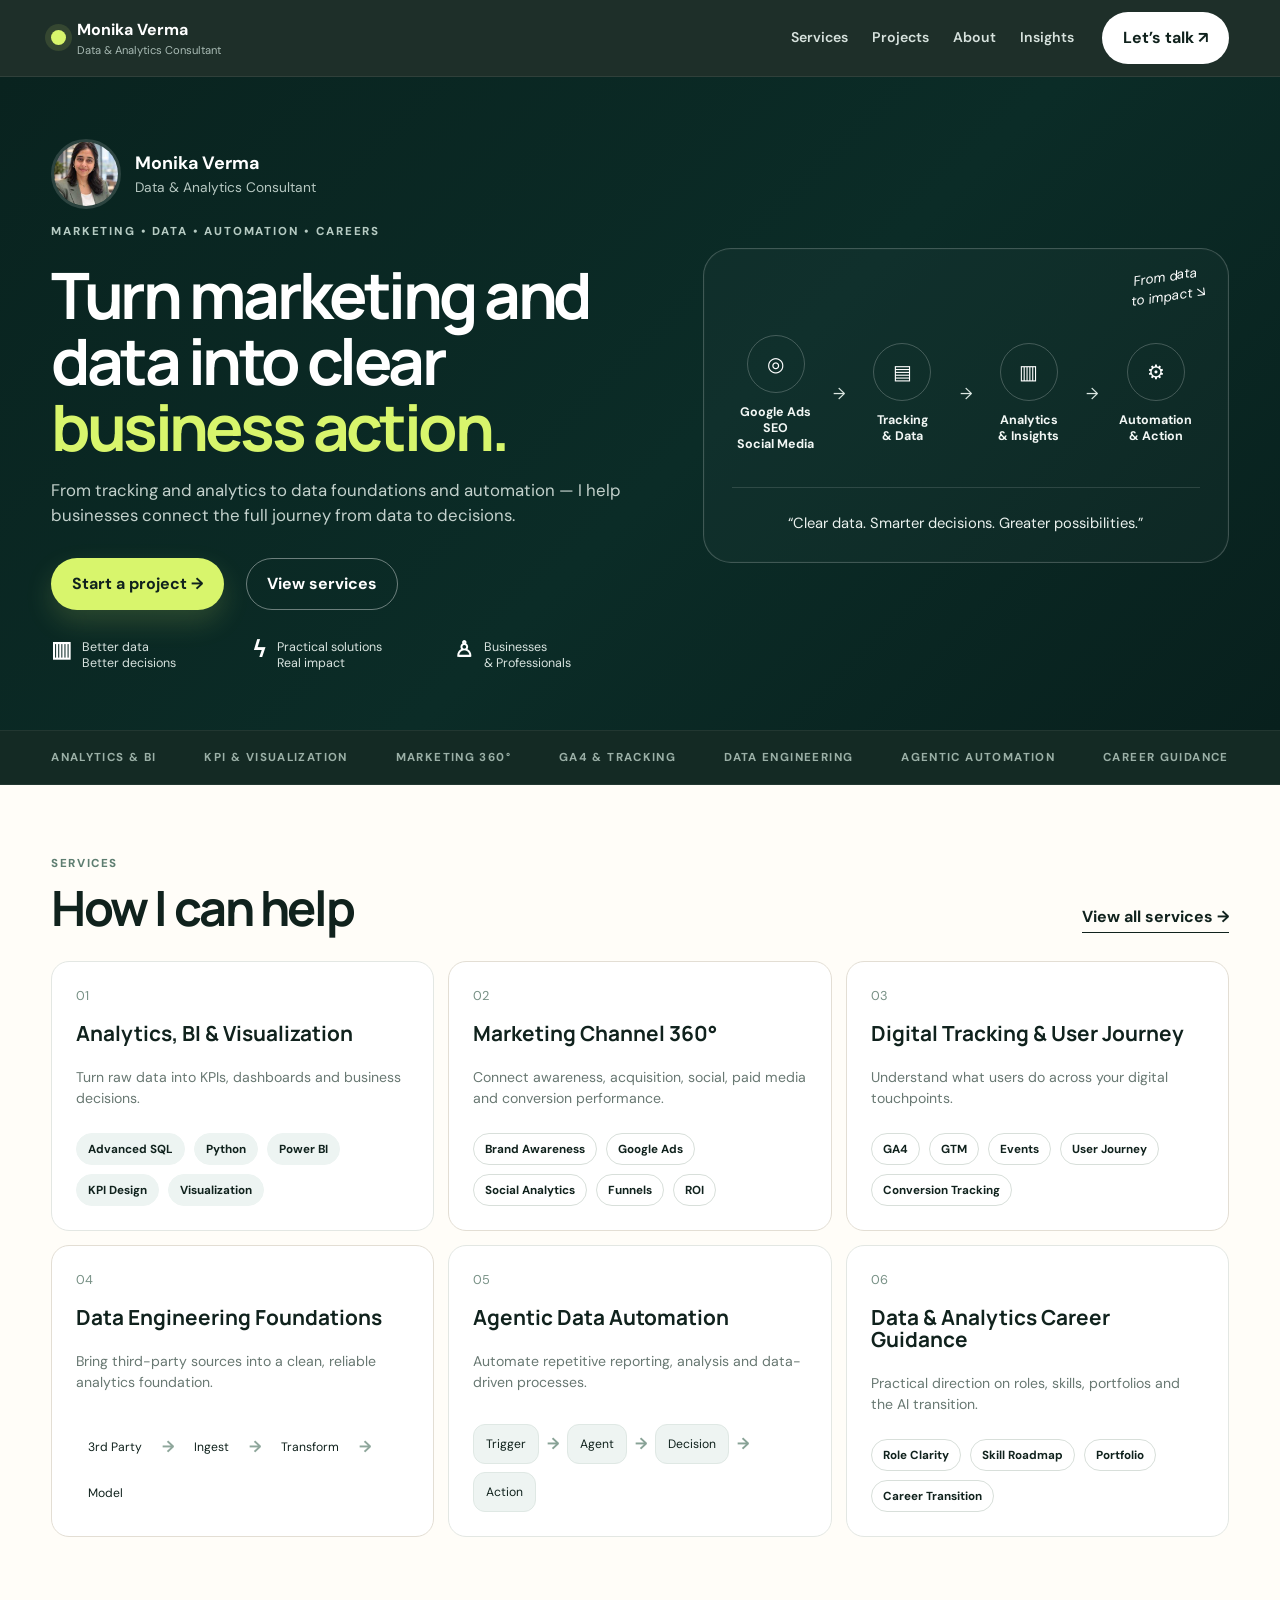
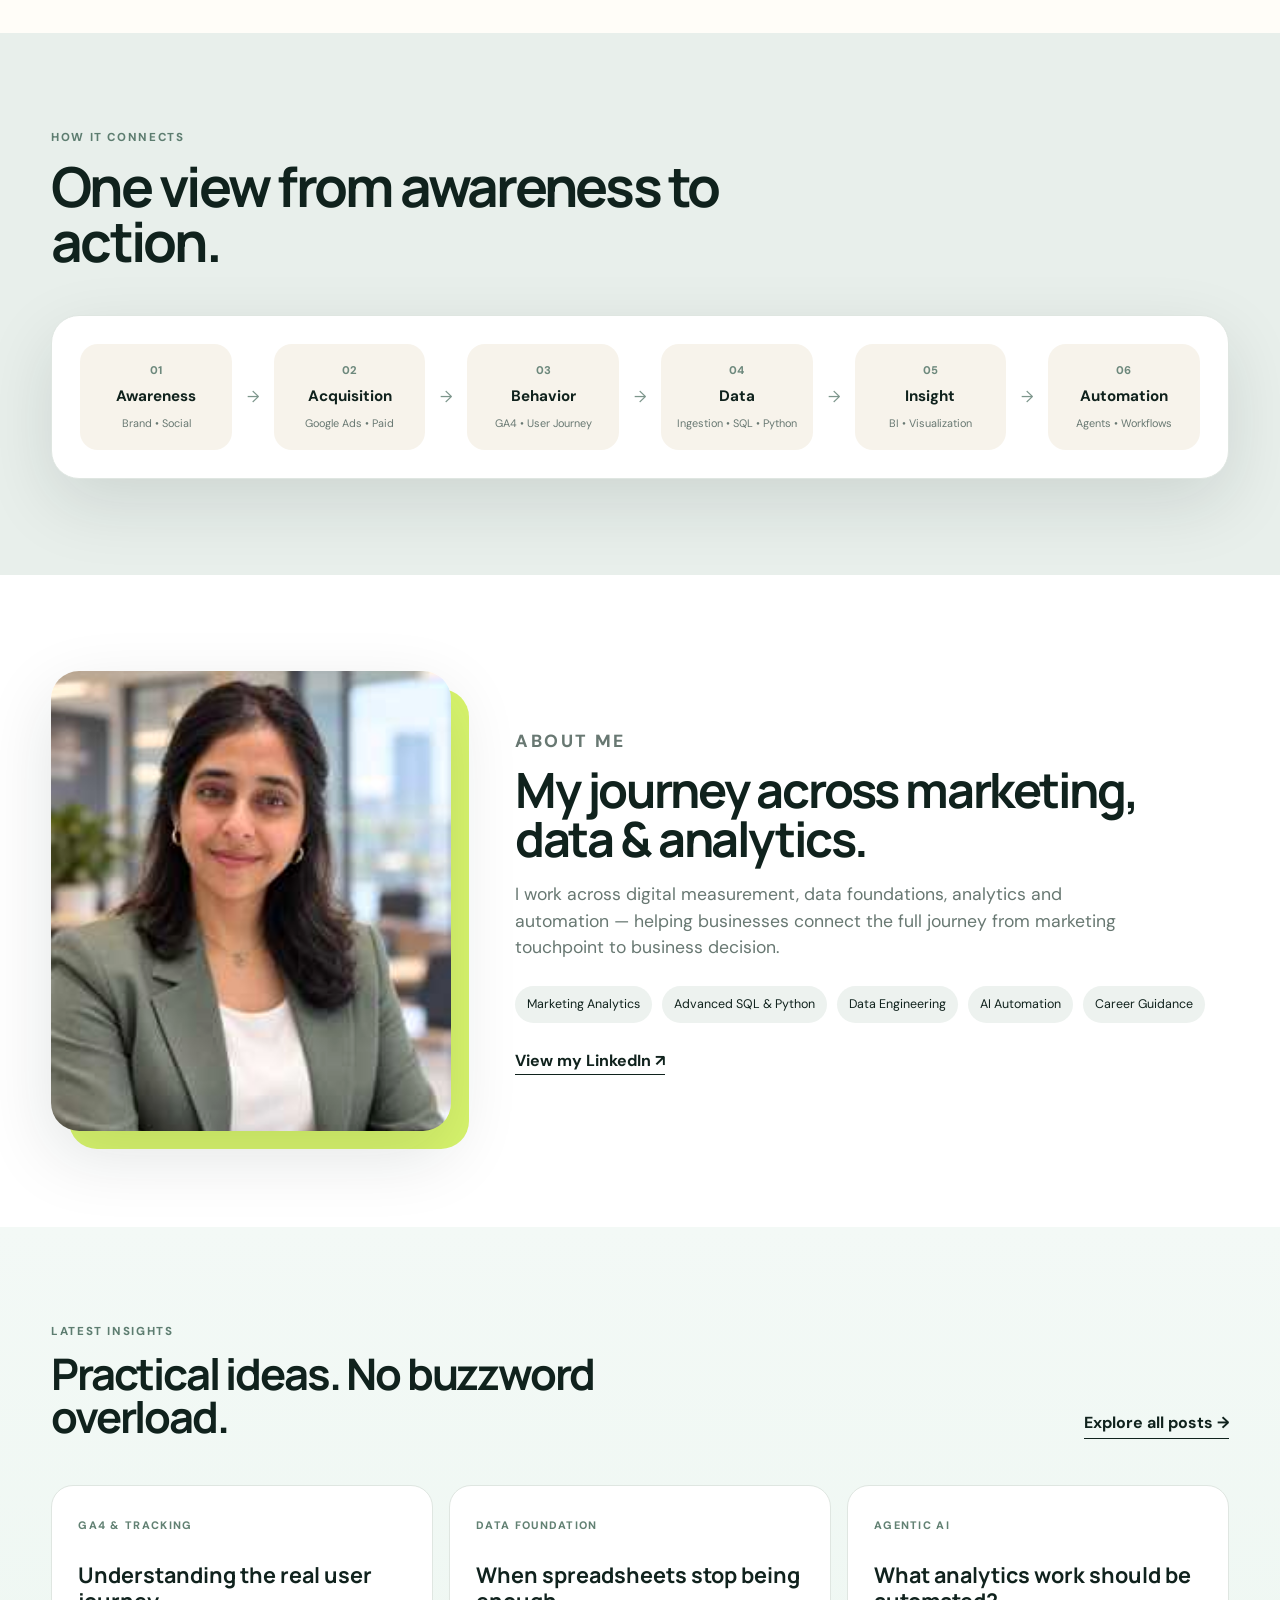
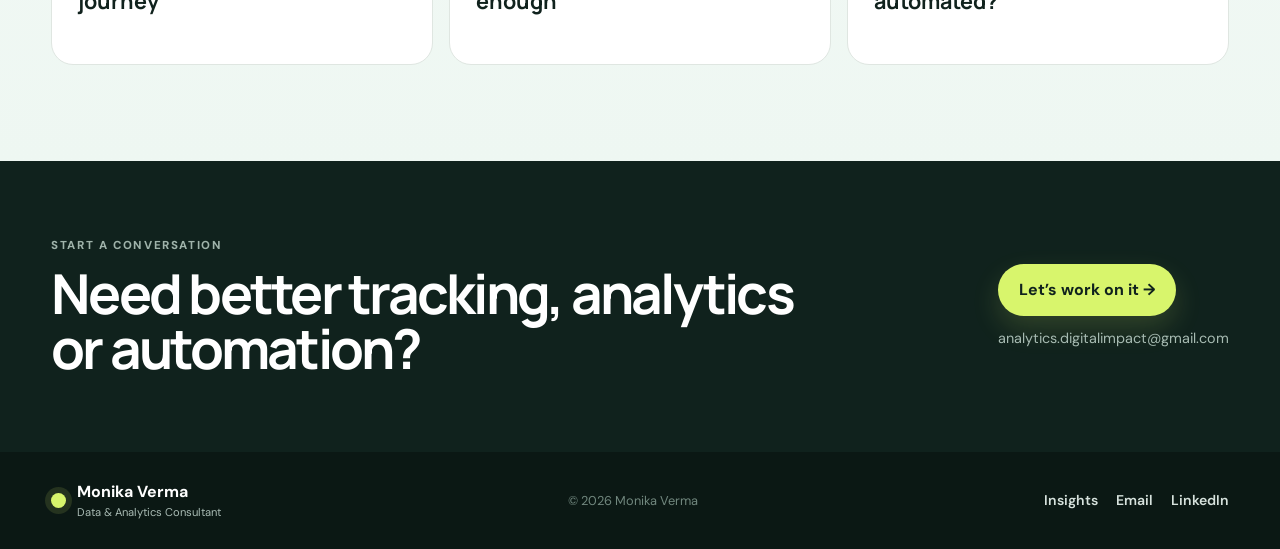
==== index.html @ 7094421c "Refresh stylesheet after automation card fix" ====
<!DOCTYPE html>
<html lang="en">
<head>
  <meta charset="UTF-8" />
  <meta name="viewport" content="width=device-width, initial-scale=1.0" />
  <meta name="description" content="Independent consulting across data engineering, analytics, marketing analytics, AI automation and analytics careers." />
  <title>Monika Verma | Data & Analytics Consulting</title>
  <link rel="preconnect" href="https://fonts.googleapis.com">
  <link rel="preconnect" href="https://fonts.gstatic.com" crossorigin>
  <link href="https://fonts.googleapis.com/css2?family=DM+Sans:wght@400;500;600;700&family=Manrope:wght@600;700;800&display=swap" rel="stylesheet">
  <link rel="stylesheet" href="styles.css?v=20260920-12" />
</head>
<body>
<header class="site-header">
  <div class="container nav-wrap">
    <a class="brand" href="#home"><span class="brand-dot"></span><span><strong>Monika Verma</strong><small>Data & Analytics Consultant</small></span></a>
    <button class="menu-toggle" aria-label="Open menu" aria-expanded="false">☰</button>
    <nav class="nav-links">
      <a href="#services">Services</a><a href="#projects">Projects</a><a href="#about">About</a><a href="blog.html">Insights</a>
    </nav>
    <a class="btn btn-light nav-cta" href="mailto:analytics.digitalimpact@gmail.com?subject=Consulting%20Enquiry">Let’s talk ↗</a>
  </div>
</header>

<main>
<section class="hero demo-hero" id="home">
  <div class="container demo-hero-grid">
    <div class="demo-hero-copy reveal">
      <div class="hero-profile">
        <img src="[data-uri]" alt="Monika Verma">
        <div><strong>Monika Verma</strong><span>Data & Analytics Consultant</span></div>
      </div>
      <p class="hero-kicker">MARKETING • DATA • AUTOMATION • CAREERS</p>
      <h1>Turn marketing and data into clear <span>business action.</span></h1>
      <p class="hero-summary">From tracking and analytics to data foundations and automation — I help businesses connect the full journey from data to decisions.</p>
      <div class="hero-actions">
        <a class="btn btn-accent" href="mailto:analytics.digitalimpact@gmail.com?subject=Consulting%20Project%20Enquiry">Start a project →</a>
        <a class="btn btn-ghost" href="#services">View services</a>
      </div>
      <div class="hero-mini-proof">
        <div><b>▥</b><span>Better data<br>Better decisions</span></div>
        <div><b>ϟ</b><span>Practical solutions<br>Real impact</span></div>
        <div><b>♙</b><span>Businesses<br>& Professionals</span></div>
      </div>
    </div>

    <div class="impact-panel reveal">
      <div class="impact-note">From data<br>to impact ↘</div>
      <div class="impact-flow">
        <div><span class="impact-icon">◎</span><strong>Google Ads<br>SEO<br>Social Media</strong></div>
        <i>→</i>
        <div><span class="impact-icon">▤</span><strong>Tracking<br>& Data</strong></div>
        <i>→</i>
        <div><span class="impact-icon">▥</span><strong>Analytics<br>& Insights</strong></div>
        <i>→</i>
        <div><span class="impact-icon">⚙</span><strong>Automation<br>& Action</strong></div>
      </div>
      <div class="impact-quote">“Clear data. Smarter decisions. Greater possibilities.”</div>
    </div>
  </div>
</section>

<section class="logo-strip"><div class="container strip-inner"><span>ANALYTICS & BI</span><span>KPI & VISUALIZATION</span><span>MARKETING 360°</span><span>GA4 & TRACKING</span><span>DATA ENGINEERING</span><span>AGENTIC AUTOMATION</span><span>CAREER GUIDANCE</span></div></section>

<section class="section services-section" id="services">
  <div class="container">
    <div class="section-head reveal"><div><p class="eyebrow">SERVICES</p><h2>How I can help</h2></div><a class="text-cta" href="#services">View all services →</a></div>
    <div class="service-bento compact-services">
      <article class="service-card dark-card reveal">
        <span class="service-number">01</span>
        <h3>Analytics, BI & Visualization</h3>
        <p>Turn raw data into KPIs, dashboards and business decisions.</p>
        <ul class="service-tags"><li>Advanced SQL</li><li>Python</li><li>Power BI</li><li>KPI Design</li><li>Visualization</li></ul>
      </article>

      <article class="service-card reveal">
        <span class="service-number">02</span>
        <h3>Marketing Channel 360°</h3>
        <p>Connect awareness, acquisition, social, paid media and conversion performance.</p>
        <ul class="service-tags"><li>Brand Awareness</li><li>Google Ads</li><li>Social Analytics</li><li>Funnels</li><li>ROI</li></ul>
      </article>

      <article class="service-card reveal">
        <span class="service-number">03</span>
        <h3>Digital Tracking & User Journey</h3>
        <p>Understand what users do across your digital touchpoints.</p>
        <ul class="service-tags"><li>GA4</li><li>GTM</li><li>Events</li><li>User Journey</li><li>Conversion Tracking</li></ul>
      </article>

      <article class="service-card reveal">
        <span class="service-number">04</span>
        <h3>Data Engineering Foundations</h3>
        <p>Bring third-party sources into a clean, reliable analytics foundation.</p>
        <div class="automation-flow"><span>3rd Party</span><b>→</b><span>Ingest</span><b>→</b><span>Transform</span><b>→</b><span>Model</span></div>
      </article>

      <article class="service-card dark-card reveal">
        <span class="service-number">05</span>
        <h3>Agentic Data Automation</h3>
        <p>Automate repetitive reporting, analysis and data-driven processes.</p>
        <div class="automation-flow light-flow"><span>Trigger</span><b>→</b><span>Agent</span><b>→</b><span>Decision</span><b>→</b><span>Action</span></div>
      </article>

      <article class="service-card career-card reveal">
        <span class="service-number">06</span>
        <h3>Data & Analytics Career Guidance</h3>
        <p>Practical direction on roles, skills, portfolios and the AI transition.</p>
        <ul class="service-tags"><li>Role Clarity</li><li>Skill Roadmap</li><li>Portfolio</li><li>Career Transition</li></ul>
      </article>
    </div>
  </div>
</section>

<section class="section project-showcase" id="projects">
  <div class="container">
    <div class="section-head reveal"><div><p class="eyebrow">HOW IT CONNECTS</p><h2>One view from awareness to action.</h2></div></div>
    <div class="full-journey reveal">
      <div><span>01</span><strong>Awareness</strong><small>Brand • Social</small></div>
      <i>→</i>
      <div><span>02</span><strong>Acquisition</strong><small>Google Ads • Paid</small></div>
      <i>→</i>
      <div><span>03</span><strong>Behavior</strong><small>GA4 • User Journey</small></div>
      <i>→</i>
      <div><span>04</span><strong>Data</strong><small>Ingestion • SQL • Python</small></div>
      <i>→</i>
      <div><span>05</span><strong>Insight</strong><small>BI • Visualization</small></div>
      <i>→</i>
      <div><span>06</span><strong>Automation</strong><small>Agents • Workflows</small></div>
    </div>
  </div>
</section>

<section class="section about-section" id="about">
  <div class="container about-grid">
    <div class="about-photo reveal"><img src="[data-uri]" alt="Monika Verma, data and analytics consultant"></div>
    <div class="about-copy reveal">
      <p class="eyebrow">ABOUT ME</p>
      <h2>My journey across marketing, data & analytics.</h2>
      <p>I work across digital measurement, data foundations, analytics and automation — helping businesses connect the full journey from marketing touchpoint to business decision.</p>
      <div class="about-points"><span>Marketing Analytics</span><span>Advanced SQL & Python</span><span>Data Engineering</span><span>AI Automation</span><span>Career Guidance</span></div>
      <a class="text-cta" href="https://www.linkedin.com/in/monika-verma-3394065a/" target="_blank" rel="noopener">View my LinkedIn ↗</a>
    </div>
  </div>
</section>

<section class="section insights-preview">
  <div class="container">
    <div class="section-head reveal"><div><p class="eyebrow">LATEST INSIGHTS</p><h2>Practical ideas. No buzzword overload.</h2></div><a class="text-cta" href="blog.html">Explore all posts →</a></div>
    <div class="insight-row">
      <article class="insight-tile reveal"><span>GA4 & TRACKING</span><h3>Understanding the real user journey</h3></article>
      <article class="insight-tile reveal"><span>DATA FOUNDATION</span><h3>When spreadsheets stop being enough</h3></article>
      <article class="insight-tile reveal"><span>AGENTIC AI</span><h3>What analytics work should be automated?</h3></article>
    </div>
  </div>
</section>

<section class="cta-section" id="contact">
  <div class="container cta-box reveal">
    <div><p class="eyebrow light">START A CONVERSATION</p><h2>Need better tracking, analytics or automation?</h2></div>
    <div class="cta-right"><a class="btn btn-accent" href="mailto:analytics.digitalimpact@gmail.com?subject=Consulting%20Project%20Enquiry">Let’s work on it →</a><a class="email-link" href="mailto:analytics.digitalimpact@gmail.com">analytics.digitalimpact@gmail.com</a></div>
  </div>
</section>
</main>

<footer><div class="container footer-wrap"><div class="brand"><span class="brand-dot"></span><span><strong>Monika Verma</strong><small>Data & Analytics Consultant</small></span></div><p>© <span id="year"></span> Monika Verma</p><div class="footer-links"><a href="blog.html">Insights</a><a href="mailto:analytics.digitalimpact@gmail.com">Email</a><a href="https://www.linkedin.com/in/monika-verma-3394065a/" target="_blank" rel="noopener">LinkedIn</a></div></div></footer>
<script src="script.js"></script>
</body></html>
---- styles.css ----
:root{--ink:#10221d;--ink2:#17332b;--cream:#f6f2e9;--paper:#fffdf8;--sage:#8fb7a8;--sage2:#cfe1d9;--lime:#d8f56c;--muted:#687872;--line:#dfe6e1;--white:#fff;--shadow:0 24px 70px rgba(16,34,29,.12)}*{box-sizing:border-box}html{scroll-behavior:smooth}body{margin:0;font-family:"DM Sans",sans-serif;background:var(--cream);color:var(--ink);line-height:1.5}.container{width:min(1180px,92%);margin:auto}.site-header{position:sticky;top:0;z-index:40;background:rgba(16,34,29,.94);backdrop-filter:blur(14px);border-bottom:1px solid rgba(255,255,255,.08)}.nav-wrap{min-height:76px;display:flex;align-items:center;gap:28px}.brand{display:flex;align-items:center;gap:11px;color:#fff;text-decoration:none}.brand-dot{width:15px;height:15px;border-radius:50%;background:var(--lime);box-shadow:0 0 0 6px rgba(216,245,108,.12)}.brand strong,.brand small{display:block}.brand small{font-size:.7rem;color:#a9bbb4}.nav-links{display:flex;gap:24px;margin-left:auto}.nav-links a,.footer-links a{color:#d7e2dd;text-decoration:none;font-size:.88rem;font-weight:600}.nav-links a:hover{color:var(--lime)}.menu-toggle{display:none;color:white;border:0;background:none;font-size:1.4rem}.btn{display:inline-flex;align-items:center;justify-content:center;text-decoration:none;border-radius:999px;padding:13px 20px;font-weight:700;transition:.2s;border:1px solid transparent}.btn:hover{transform:translateY(-2px)}.btn-light{background:#fff;color:var(--ink)}.btn-accent{background:var(--lime);color:var(--ink);box-shadow:0 12px 28px rgba(216,245,108,.16)}.btn-outline{border-color:#bccbc4;color:var(--ink);background:transparent}.text-cta{color:inherit;font-weight:700;text-decoration:none;border-bottom:1px solid currentColor;padding-bottom:3px}.hero{position:relative;overflow:hidden;background:var(--ink);color:white;padding:96px 0 88px}.hero-glow{position:absolute;border-radius:50%;filter:blur(10px)}.glow-a{width:430px;height:430px;right:-120px;top:-140px;background:rgba(143,183,168,.17)}.glow-b{width:280px;height:280px;left:36%;bottom:-180px;background:rgba(216,245,108,.08)}.hero-grid{position:relative;z-index:2;display:grid;grid-template-columns:1.05fr .95fr;gap:60px;align-items:center}.hero-badge{display:inline-flex;padding:8px 12px;border:1px solid rgba(255,255,255,.16);border-radius:999px;font-size:.72rem;letter-spacing:.11em;color:#bcd0c7}.hero h1{font-family:"Manrope",sans-serif;font-size:clamp(3.7rem,7vw,6.7rem);line-height:.93;letter-spacing:-.065em;margin:22px 0}.hero h1 span{color:var(--lime)}.hero-copy>p{font-size:1.18rem;color:#b8c8c2;max-width:650px}.hero-actions{display:flex;align-items:center;gap:22px;margin:30px 0}.hero-proof{display:flex;gap:11px;align-items:center;color:#91a49c;font-size:.82rem}.hero-proof b{color:#51685f}.hero-bento{display:grid;grid-template-columns:1fr 1fr;gap:14px}.bento-card{background:rgba(255,255,255,.07);border:1px solid rgba(255,255,255,.12);border-radius:24px;padding:22px;backdrop-filter:blur(8px)}.bento-large{grid-column:1/3;min-height:250px}.tiny-label{font-size:.68rem;letter-spacing:.14em;color:#91a49c}.flow-line{display:flex;align-items:center;justify-content:space-between;gap:8px;margin:42px 0}.flow-line i{font-style:normal;padding:11px 12px;border-radius:12px;background:rgba(255,255,255,.08);font-size:.78rem}.flow-line b{color:var(--lime)}.spark{height:75px;display:flex;align-items:flex-end;gap:10px}.spark span{flex:1;background:linear-gradient(180deg,var(--lime),#9fc965);border-radius:8px 8px 2px 2px}.metric small,.metric strong,.metric em{display:block}.metric small{color:#91a49c}.metric strong{font-size:2rem;color:var(--lime);margin:8px 0}.metric em{font-style:normal}.bento-wide{grid-column:1/3}.bento-wide small,.bento-wide strong{display:block}.bento-wide small{color:#91a49c}.bento-wide strong{font-size:1.4rem;margin-top:4px}.logo-strip{background:#142a24;border-top:1px solid rgba(255,255,255,.06);border-bottom:1px solid rgba(255,255,255,.06)}.strip-inner{display:flex;justify-content:space-between;gap:18px;overflow:auto;padding:18px 0;color:#9bb0a7;font-size:.72rem;letter-spacing:.12em;font-weight:700;white-space:nowrap}.section{padding:96px 0}.section-head{display:flex;justify-content:space-between;align-items:flex-end;gap:40px;margin-bottom:46px}.section-head>div{max-width:720px}.section-head>p{max-width:440px;color:var(--muted)}.eyebrow{font-size:.72rem;letter-spacing:.14em;font-weight:800;color:#5d7d70;margin:0 0 12px}.eyebrow.light{color:#9fb3aa}.section h2,.cta-section h2{font-family:"Manrope",sans-serif;font-size:clamp(2.4rem,4.3vw,4.2rem);line-height:1;letter-spacing:-.05em;margin:0}.services-section{background:var(--paper)}.service-bento{display:grid;grid-template-columns:1.25fr .75fr;gap:18px}.service-card{position:relative;overflow:hidden;background:#f4f0e8;border:1px solid #e3ded4;border-radius:28px;padding:30px;min-height:270px;transition:.25s}.service-card:hover{transform:translateY(-5px);box-shadow:var(--shadow)}.service-hero{grid-row:span 2;min-height:560px;background:linear-gradient(145deg,#dcebe4,#f8f4eb)}.service-top{display:flex;justify-content:space-between}.service-number{font-size:.8rem;color:#789186}.service-tag{font-size:.68rem;letter-spacing:.12em;padding:7px 10px;border-radius:999px;background:#fff}.service-card h3{font-family:"Manrope";font-size:2rem;line-height:1.05;margin:24px 0 10px}.service-hero h3{font-size:3.2rem;max-width:430px}.service-card p{color:var(--muted);max-width:520px}.diagram{display:flex;flex-wrap:wrap;gap:8px;align-items:center;margin:48px 0 28px}.diagram span,.diagram strong{padding:10px 12px;border-radius:12px;background:#fff;border:1px solid #d5dfda;font-size:.78rem}.diagram strong{background:var(--ink);color:#fff}.diagram i{font-style:normal;color:#6f867c}.chips{display:flex;gap:8px;flex-wrap:wrap}.chips span{padding:8px 10px;border-radius:999px;background:rgba(255,255,255,.7);font-size:.76rem}.dark-card{background:var(--ink);color:#fff;border-color:var(--ink)}.dark-card p{color:#9fb0aa}.dark-card .service-number{color:#799189}.mini-chart{display:flex;align-items:flex-end;gap:8px;height:84px;margin-top:34px}.mini-chart i{flex:1;background:var(--sage);border-radius:7px 7px 2px 2px}.mini-chart i:nth-child(1){height:24%}.mini-chart i:nth-child(2){height:46%}.mini-chart i:nth-child(3){height:35%}.mini-chart i:nth-child(4){height:70%}.mini-chart i:nth-child(5){height:88%}.funnel{margin-top:34px;display:flex;flex-direction:column;align-items:center;gap:7px}.funnel i{height:11px;background:var(--lime);border-radius:999px}.funnel i:nth-child(1){width:80%}.funnel i:nth-child(2){width:56%}.funnel i:nth-child(3){width:31%}.automation-flow{display:flex;align-items:center;gap:8px;margin-top:38px}.automation-flow span{padding:10px 12px;background:#fff;border-radius:12px;font-size:.76rem}.automation-flow b{color:#8ea69b}.career-card{background:#eee5ff;border-color:#dfd2fb}.project-showcase{background:#e8efeb}.project-cards{display:grid;grid-template-columns:repeat(4,1fr);gap:14px}.project-card{background:#fff;border-radius:24px;padding:24px;border:1px solid var(--line);min-height:260px}.project-icon{width:48px;height:48px;border-radius:15px;display:grid;place-items:center;background:var(--ink);color:var(--lime);font-size:1.35rem}.project-card h3{font-family:"Manrope";font-size:1.5rem;line-height:1.1;margin:28px 0 10px}.project-card p{color:var(--muted);font-size:.9rem}.project-card>span{display:inline-block;margin-top:18px;font-size:.72rem;color:#6f867c;font-weight:700}.about-section{background:#fff}.about-grid{display:grid;grid-template-columns:.8fr 1.2fr;gap:70px;align-items:center}.about-photo{position:relative}.about-photo:before{content:"";position:absolute;inset:18px -18px -18px 18px;background:var(--lime);border-radius:28px}.about-photo img{position:relative;z-index:2;width:100%;display:block;border-radius:28px;object-fit:cover;aspect-ratio:4/5;box-shadow:var(--shadow)}.about-copy h2{font-size:clamp(2.8rem,4.5vw,4.7rem)}.about-copy>p{font-size:1.1rem;color:var(--muted);max-width:620px}.about-points{display:flex;gap:10px;flex-wrap:wrap;margin:26px 0}.about-points span{padding:9px 12px;border-radius:999px;background:#edf2ef;font-size:.78rem}.insights-preview{background:var(--cream)}.insight-row{display:grid;grid-template-columns:repeat(3,1fr);gap:16px}.insight-tile{padding:26px;border-radius:22px;background:#fff;border:1px solid var(--line);min-height:180px}.insight-tile span{font-size:.68rem;letter-spacing:.12em;color:#628173;font-weight:800}.insight-tile h3{font-family:"Manrope";font-size:1.35rem;line-height:1.2;margin-top:26px}.cta-section{background:var(--ink);padding:76px 0}.cta-box{display:flex;justify-content:space-between;align-items:center;gap:30px;color:#fff}.cta-box h2{max-width:760px}.cta-right{display:flex;flex-direction:column;align-items:flex-start;gap:12px}.email-link{color:#a7bbb2;text-decoration:none;font-size:.9rem}footer{background:#0b1814;padding:26px 0}.footer-wrap{display:flex;align-items:center;justify-content:space-between;gap:24px}.footer-wrap p{color:#71877e;font-size:.8rem}.footer-links{display:flex;gap:18px}.reveal{opacity:0;transform:translateY(18px);transition:.55s}.reveal.visible{opacity:1;transform:none}.blog-hero{padding:90px 0 55px;background:var(--ink);color:#fff}.blog-hero h1{font-family:"Manrope";font-size:clamp(3rem,5vw,5rem);line-height:1;letter-spacing:-.05em}.blog-grid{display:grid;grid-template-columns:repeat(3,1fr);gap:18px}.blog-card{padding:28px;border-radius:22px;background:#fff;border:1px solid var(--line)}.blog-card span{font-size:.7rem;color:#628173;font-weight:800;letter-spacing:.1em}.blog-card h2{font-family:"Manrope";font-size:1.4rem;line-height:1.2}.blog-card p{color:var(--muted)}@media(max-width:1000px){.nav-links{display:none}.menu-toggle{display:block;margin-left:auto}.nav-cta{display:none}.nav-links.open{position:absolute;display:flex;flex-direction:column;left:0;right:0;top:76px;background:var(--ink);padding:20px 5%}.hero-grid,.about-grid{grid-template-columns:1fr}.hero-bento{margin-top:10px}.service-bento{grid-template-columns:1fr}.service-hero{grid-row:auto;min-height:auto}.project-cards{grid-template-columns:repeat(2,1fr)}.section-head{align-items:flex-start;flex-direction:column}.insight-row{grid-template-columns:1fr 1fr}}@media(max-width:650px){.hero{padding-top:68px}.hero h1{font-size:3.6rem}.hero-actions{align-items:flex-start;flex-direction:column}.flow-line{display:grid;grid-template-columns:1fr 24px 1fr}.flow-line>i:nth-of-type(3),.flow-line>i:nth-of-type(4){margin-top:6px}.project-cards,.insight-row,.blog-grid{grid-template-columns:1fr}.about-grid{gap:44px}.cta-box,.footer-wrap{align-items:flex-start;flex-direction:column}.service-hero h3{font-size:2.5rem}.section{padding:72px 0}.strip-inner{justify-content:flex-start}}
/* 2026-09-20 focused marketing-data-automation refresh */
.journey-card{grid-column:1/3;min-height:300px}
.journey-flow{display:grid;grid-template-columns:1fr 24px 1fr 24px 1fr 24px 1fr;gap:8px;align-items:center;margin-top:34px}
.journey-flow>div{padding:16px 12px;border-radius:16px;background:rgba(255,255,255,.08);border:1px solid rgba(255,255,255,.08)}
.journey-flow b,.journey-flow span,.journey-flow small{display:block}
.journey-flow b{color:var(--lime);font-size:.72rem;margin-bottom:9px}
.journey-flow span{font-weight:800}.journey-flow small{font-size:.68rem;color:#97aaa2;margin-top:4px}.journey-flow>i{font-style:normal;color:var(--lime);text-align:center}
.compact-services{grid-template-columns:repeat(3,1fr)}.compact-services .service-card{min-height:290px}.compact-services .service-card h3{font-size:1.7rem}
.tool-chips{display:flex;flex-wrap:wrap;gap:7px;margin-top:26px}.tool-chips span{padding:8px 10px;border-radius:999px;background:#fff;border:1px solid #e2ded5;font-size:.72rem;font-weight:700}
.dark-card .tool-chips span{background:rgba(255,255,255,.08);border-color:rgba(255,255,255,.12);color:#fff}.light-flow span{background:rgba(255,255,255,.09);color:#fff}
.full-journey{display:grid;grid-template-columns:1fr 26px 1fr 26px 1fr 26px 1fr 26px 1fr 26px 1fr;gap:8px;align-items:center;padding:28px;border-radius:28px;background:#fff;border:1px solid var(--line);box-shadow:var(--shadow)}
.full-journey>div{padding:18px 12px;border-radius:18px;background:#f7f3eb;text-align:center}.full-journey span,.full-journey strong,.full-journey small{display:block}.full-journey span{font-size:.7rem;color:#6d887c;font-weight:800}.full-journey strong{font-size:.95rem;margin:7px 0}.full-journey small{color:var(--muted);font-size:.68rem}.full-journey>i{font-style:normal;text-align:center;color:#7c958b}
@media(max-width:1000px){.compact-services{grid-template-columns:1fr 1fr}.full-journey{grid-template-columns:1fr 1fr 1fr}.full-journey>i{display:none}.journey-flow{grid-template-columns:1fr 1fr}.journey-flow>i{display:none}}
@media(max-width:650px){.compact-services{grid-template-columns:1fr}.journey-flow{grid-template-columns:1fr}.full-journey{grid-template-columns:1fr 1fr}}

/* service tag readability fix */
.service-tags{
  list-style:none;
  padding:0;
  margin:26px 0 0;
  display:flex;
  flex-wrap:wrap;
  gap:9px;
}
.service-tags li{
  display:inline-flex;
  align-items:center;
  width:auto;
  padding:8px 11px;
  border:1px solid #d8dfda;
  border-radius:999px;
  background:#fff;
  color:var(--ink);
  font-size:.73rem;
  font-weight:700;
  line-height:1.2;
  white-space:nowrap;
}
.dark-card .service-tags li{
  background:rgba(255,255,255,.09);
  border-color:rgba(255,255,255,.14);
  color:#fff;
}
.compact-services .service-card{
  display:flex;
  flex-direction:column;
  align-items:flex-start;
}
.compact-services .service-card p{
  margin-bottom:0;
}
.compact-services .service-card .service-tags,
.compact-services .service-card .automation-flow{
  margin-top:auto;
  padding-top:24px;
}
@media(max-width:650px){
  .service-tags{gap:7px}
  .service-tags li{font-size:.7rem;padding:7px 9px}
}

/* Hero refinement inspired by cleaner consulting landing pages */
.hero-reference{grid-template-columns:1.05fr .95fr;gap:68px;align-items:center}
.hero-kicker{margin:0 0 20px;color:var(--lime);font-size:.78rem;letter-spacing:.14em;font-weight:800}
.hero-reference .hero-copy>p:not(.hero-kicker){max-width:none}
.hero-reference h1{
  font-family:"Manrope",sans-serif;
  font-size:clamp(3rem,5.2vw,4.9rem);
  line-height:1.02;
  letter-spacing:-.05em;
  max-width:760px;
  margin:0 0 24px;
}
.hero-reference h1 span{color:#31d7de}
.hero-pill-row{display:flex;flex-wrap:wrap;gap:10px;margin:0 0 24px}
.hero-pill-row span{padding:8px 13px;border:1px solid rgba(255,255,255,.28);border-radius:999px;font-size:.78rem;font-weight:700;color:#edf5f1}
.hero-benefits{list-style:none;padding:0;margin:0 0 30px;display:grid;gap:10px;max-width:720px}
.hero-benefits li{position:relative;padding-left:20px;color:#c1d0ca;font-size:1rem}
.hero-benefits li:before{content:"•";position:absolute;left:0;color:#31d7de;font-weight:900}
.hero-benefits strong{color:#fff}
.hero-consult-card{
  background:#272b54;
  border:1px solid rgba(255,255,255,.6);
  border-radius:28px;
  padding:34px;
  box-shadow:0 30px 70px rgba(0,0,0,.22);
}
.card-kicker{margin:0 0 12px;color:#ff7359;font-size:.74rem;letter-spacing:.14em;font-weight:800}
.hero-consult-card h2{font-family:"Manrope";font-size:clamp(1.8rem,2.6vw,2.6rem);line-height:1.08;margin:0 0 26px;color:#fff}
.focus-list{display:grid;gap:12px}
.focus-list>div{padding:16px 18px;border-radius:16px;background:#3a3d73}
.focus-list span,.focus-list strong,.focus-list small{display:block}
.focus-list span{font-size:.68rem;color:#96a0df;margin-bottom:4px}
.focus-list strong{font-size:1rem;color:#fff}
.focus-list small{font-size:.75rem;color:#c7cae7;margin-top:4px}
.consult-cta{display:inline-flex;margin-top:24px;padding:13px 18px;border-radius:999px;background:#fff;color:#11172f;text-decoration:none;font-weight:800}
.hero-reference .hero-actions{margin:0 0 22px}
@media(max-width:1000px){
  .hero-reference{grid-template-columns:1fr;gap:38px}
  .hero-reference h1{max-width:800px}
}
@media(max-width:650px){
  .hero-reference h1{font-size:2.7rem}
  .hero-consult-card{padding:24px}
  .hero-benefits li{font-size:.94rem}
}

/* About portrait: keep image compact so it renders sharper */
.about-grid{grid-template-columns:400px minmax(0,1fr);gap:64px}
.about-photo{max-width:400px}
.about-photo img{
  width:100%;
  height:460px;
  aspect-ratio:auto;
  object-fit:cover;
  object-position:50% 28%;
  filter:contrast(1.035) saturate(1.02);
}
.about-copy h2{font-size:clamp(2.35rem,3.8vw,3.75rem);max-width:720px}
@media(max-width:1000px){
  .about-grid{grid-template-columns:1fr}
  .about-photo{max-width:380px}
  .about-photo img{height:430px}
}
@media(max-width:650px){
  .about-photo{max-width:330px}
  .about-photo img{height:370px}
  .about-copy h2{font-size:2.25rem}
}

/* Demo-inspired homepage */
.demo-hero{background:linear-gradient(135deg,#09231f 0%,#0b2c27 55%,#08201d 100%);padding:62px 0 58px}
.demo-hero-grid{display:grid;grid-template-columns:1.05fr .95fr;gap:70px;align-items:center}
.hero-profile{display:flex;align-items:center;gap:14px;margin-bottom:14px}
.hero-profile img{width:70px;height:70px;border-radius:50%;object-fit:cover;object-position:50% 24%;border:3px solid rgba(255,255,255,.14)}
.hero-profile strong,.hero-profile span{display:block}.hero-profile strong{font-size:1.12rem}.hero-profile span{font-size:.86rem;color:#b7c8c2}
.demo-hero .hero-kicker{margin:0 0 22px;color:#b6cbc3;font-size:.72rem;letter-spacing:.16em}
.demo-hero h1{font-family:"Manrope";font-size:clamp(3rem,5vw,5.15rem);line-height:1.03;letter-spacing:-.055em;margin:0 0 18px;max-width:760px}
.demo-hero h1 span{color:var(--lime)}
.hero-summary{max-width:690px;color:#c3d1cc;font-size:1.05rem;margin:0 0 26px}
.btn-ghost{border-color:rgba(255,255,255,.4);color:#fff;background:transparent}
.hero-mini-proof{display:grid;grid-template-columns:repeat(3,1fr);gap:22px;margin-top:28px;max-width:680px}
.hero-mini-proof>div{display:flex;gap:10px;align-items:flex-start;color:#d8e3df;font-size:.78rem;line-height:1.25}
.hero-mini-proof b{font-size:1.35rem;color:#fff;line-height:1}
.impact-panel{position:relative;padding:52px 28px 28px;border:1px solid rgba(255,255,255,.2);border-radius:28px;background:rgba(255,255,255,.025);box-shadow:inset 0 0 0 1px rgba(255,255,255,.02)}
.impact-note{position:absolute;right:24px;top:18px;color:#fff;font-style:italic;font-size:.85rem;transform:rotate(-8deg);text-align:center}
.impact-flow{display:grid;grid-template-columns:1fr 24px 1fr 24px 1fr 24px 1fr;align-items:center;gap:7px;margin-top:34px}
.impact-flow>div{text-align:center}.impact-flow i{font-style:normal;text-align:center;color:#dce8e3}
.impact-icon{width:58px;height:58px;border:1px solid rgba(255,255,255,.22);border-radius:50%;display:grid;place-items:center;margin:0 auto 12px;font-size:1.25rem}
.impact-flow strong{display:block;font-size:.78rem;line-height:1.28;color:#f2f7f5}
.impact-quote{margin-top:34px;padding-top:24px;border-top:1px solid rgba(255,255,255,.13);text-align:center;color:#eaf1ee;font-size:.92rem}
.services-section{padding-top:70px}
.services-section .section-head{align-items:flex-end;margin-bottom:28px}
.services-section .section-head h2{font-size:clamp(2.2rem,3.8vw,3.5rem)}
.compact-services{grid-template-columns:repeat(3,1fr);gap:14px}
.compact-services .service-card{min-height:240px;border-radius:18px;padding:24px;background:#fff}
.compact-services .dark-card{background:#fff;color:var(--ink);border-color:#e3e7e3}
.compact-services .dark-card p{color:var(--muted)}
.compact-services .dark-card .service-number{color:#789186}
.compact-services .dark-card .service-tags li{background:#edf4f2;border-color:#edf4f2;color:var(--ink)}
.compact-services .career-card{background:#fff;border-color:#e3e7e3}
.compact-services .service-card h3{font-size:1.3rem;margin:18px 0 8px}
.compact-services .service-card p{font-size:.88rem}
.insights-preview{background:linear-gradient(180deg,#f3f9f6,#eef7f2)}
.insights-preview .section-head h2{font-size:clamp(2rem,3.4vw,3.2rem)}
@media(max-width:1000px){
  .demo-hero-grid{grid-template-columns:1fr;gap:42px}
  .impact-panel{max-width:760px}
}
@media(max-width:700px){
  .demo-hero{padding-top:44px}
  .hero-profile img{width:58px;height:58px}
  .demo-hero h1{font-size:2.7rem}
  .hero-mini-proof{grid-template-columns:1fr}
  .impact-flow{grid-template-columns:1fr 1fr;gap:18px}
  .impact-flow i{display:none}
  .compact-services{grid-template-columns:1fr}
}

/* Fix Agentic Automation flow visibility on light service cards */
.compact-services .dark-card .light-flow span{
  background:#eef4f2;
  color:var(--ink);
  border:1px solid #dfe8e4;
}
.compact-services .dark-card .light-flow b{
  color:#88a296;
}
.compact-services .automation-flow{
  display:flex;
  flex-wrap:wrap;
  align-items:center;
  gap:8px;
  width:100%;
}
.compact-services .automation-flow span{
  display:inline-flex;
  align-items:center;
  justify-content:center;
  min-height:36px;
}
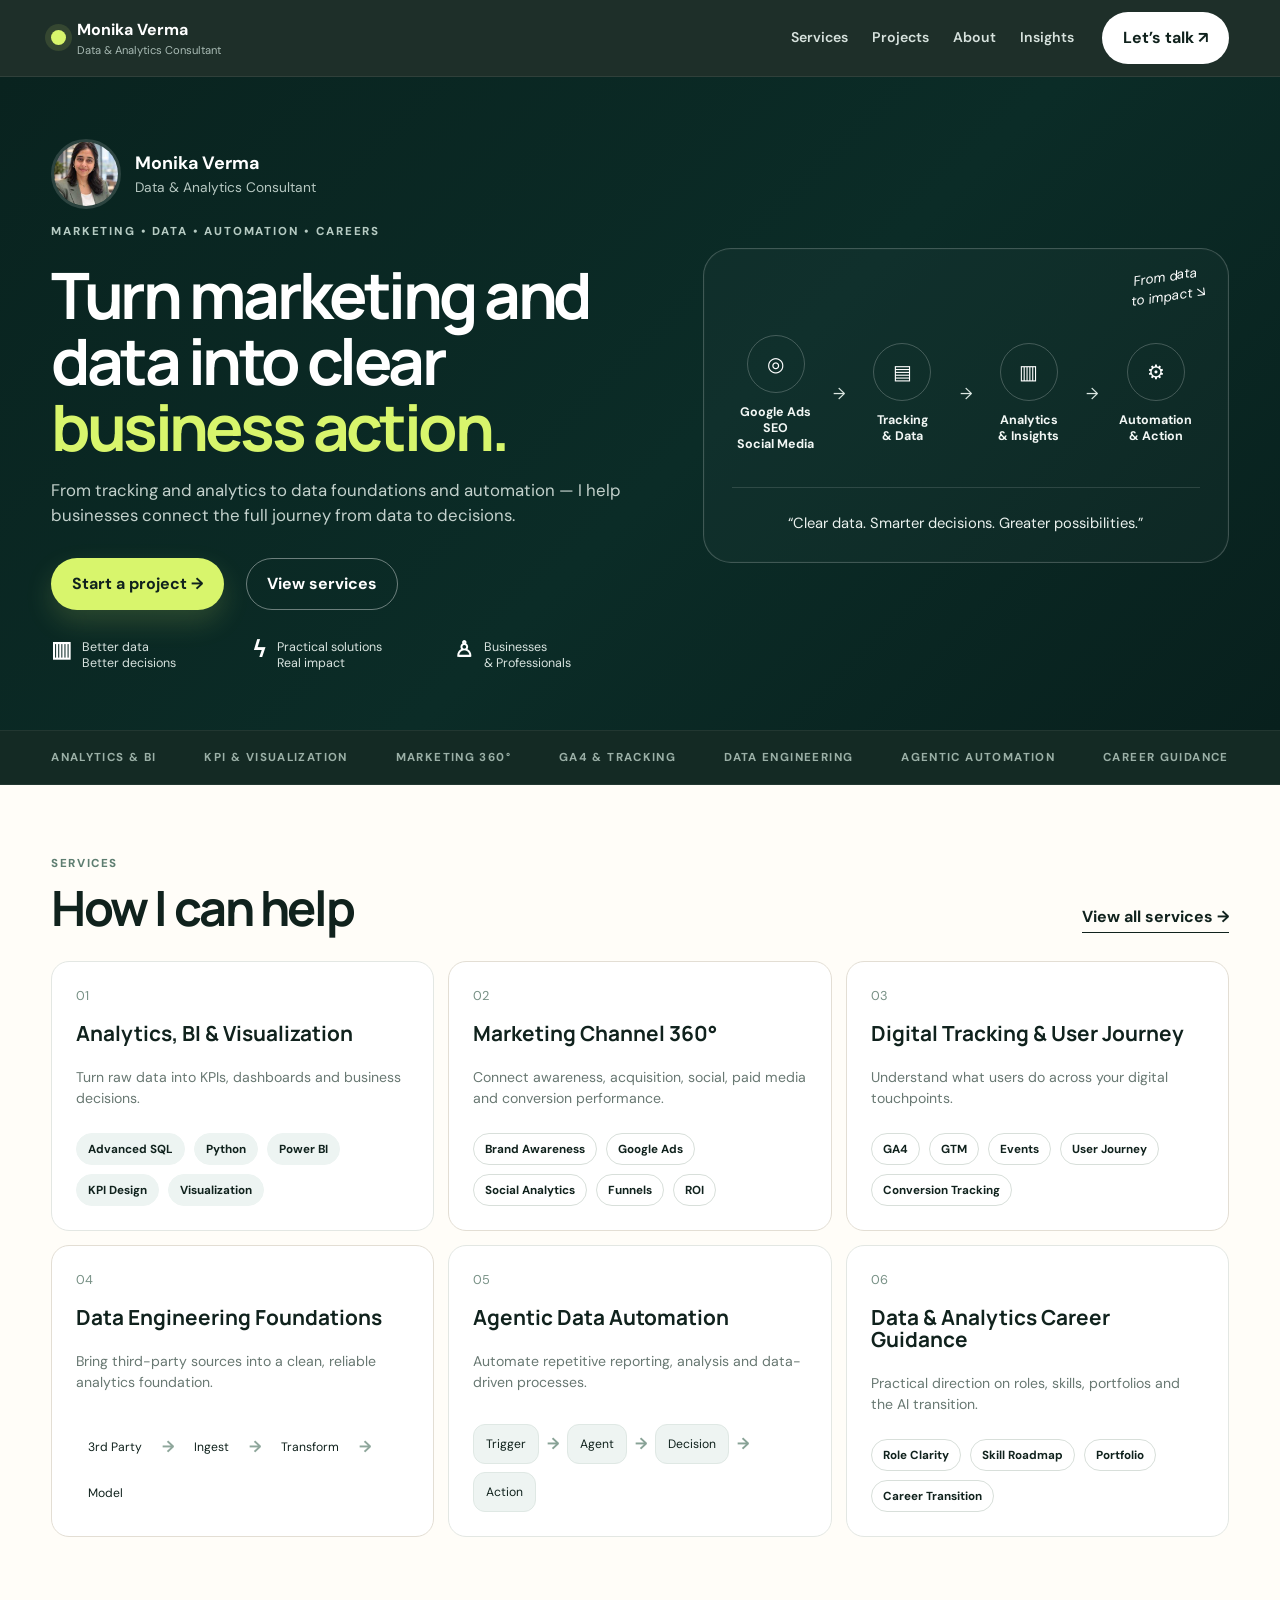
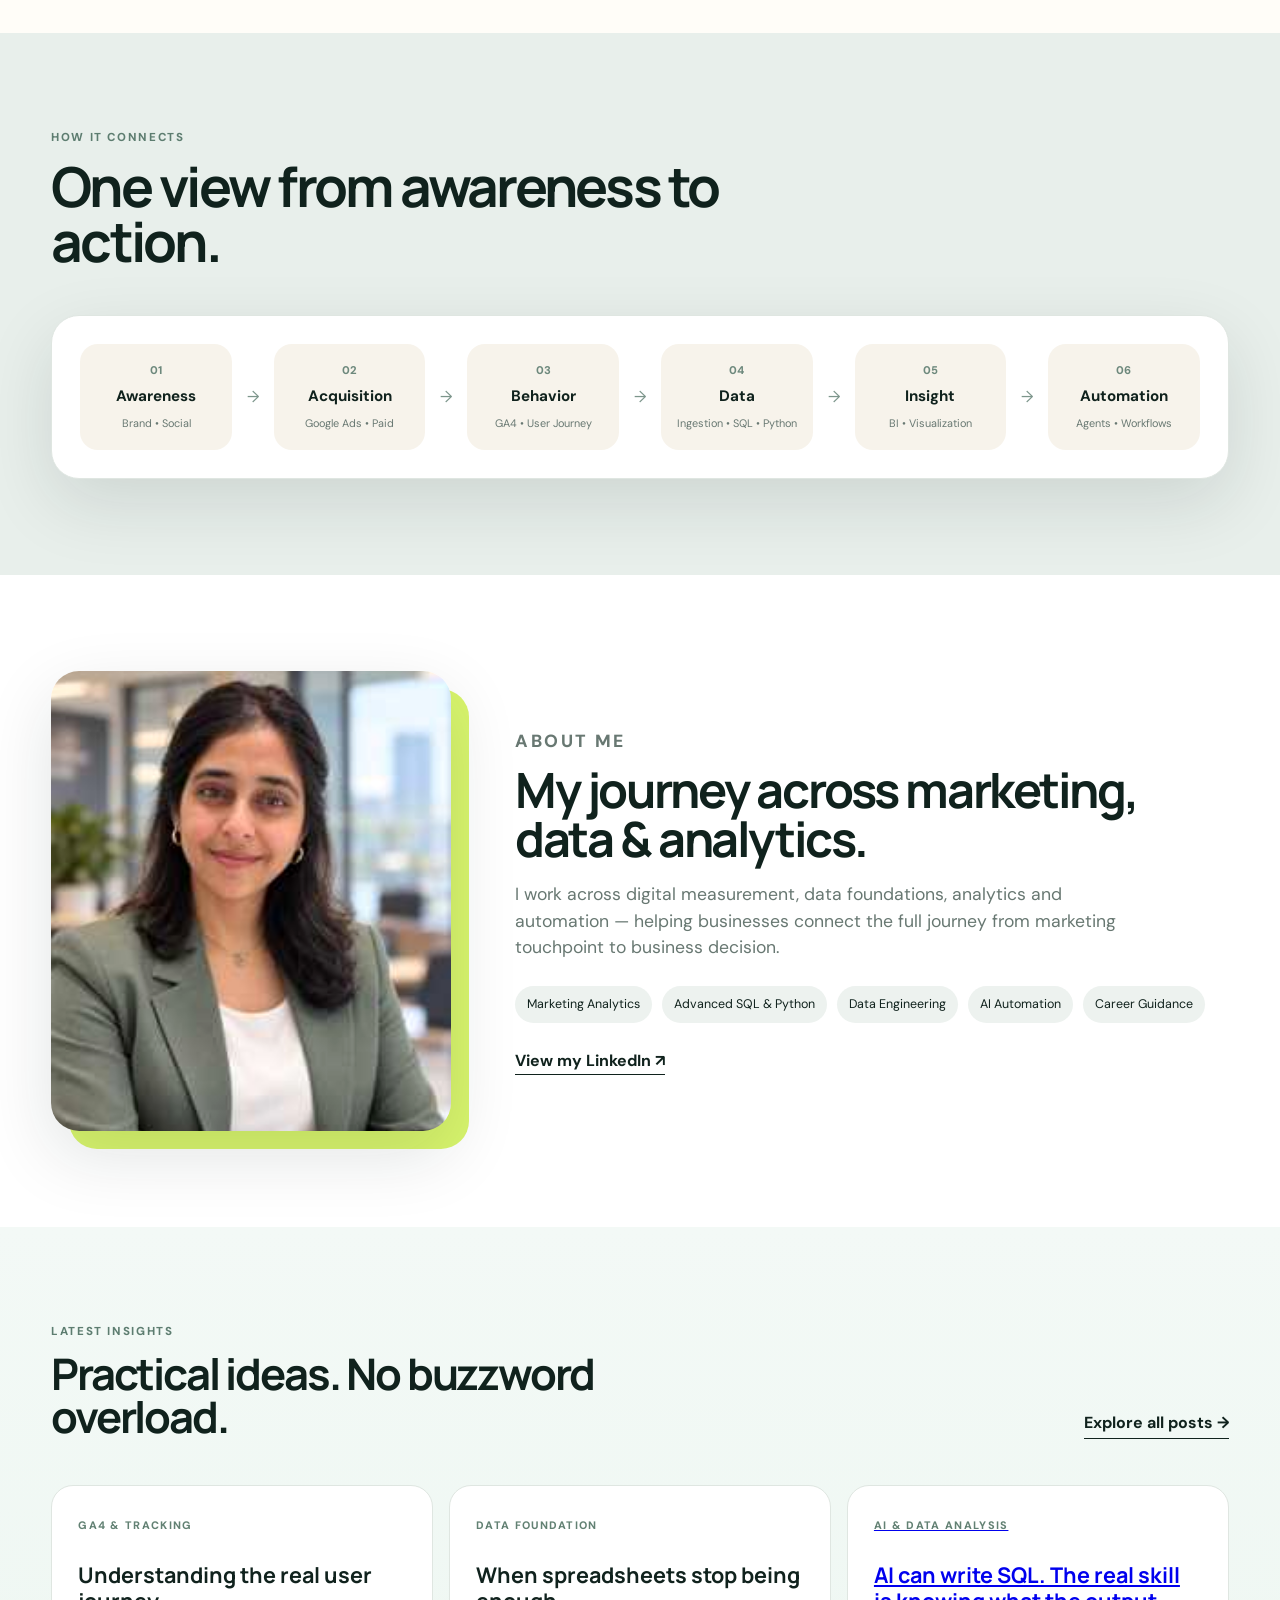
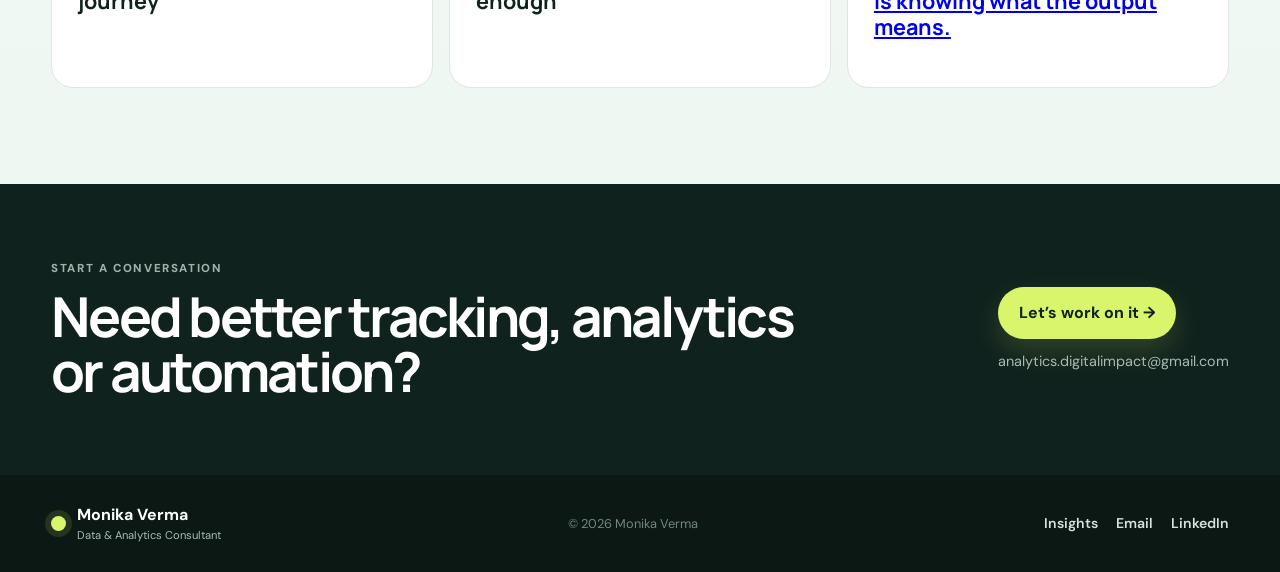
==== commit 1f437c7a: "Link homepage insights to first AI and SQL article" ====
--- a/index.html
+++ b/index.html
@@ -8,7 +8,7 @@
   <link rel="preconnect" href="https://fonts.googleapis.com">
   <link rel="preconnect" href="https://fonts.gstatic.com" crossorigin>
   <link href="https://fonts.googleapis.com/css2?family=DM+Sans:wght@400;500;600;700&family=Manrope:wght@600;700;800&display=swap" rel="stylesheet">
-  <link rel="stylesheet" href="styles.css?v=20260920-12" />
+  <link rel="stylesheet" href="styles.css?v=20260922-1" />
 </head>
 <body>
 <header class="site-header">
@@ -149,7 +149,7 @@
     <div class="insight-row">
       <article class="insight-tile reveal"><span>GA4 & TRACKING</span><h3>Understanding the real user journey</h3></article>
       <article class="insight-tile reveal"><span>DATA FOUNDATION</span><h3>When spreadsheets stop being enough</h3></article>
-      <article class="insight-tile reveal"><span>AGENTIC AI</span><h3>What analytics work should be automated?</h3></article>
+      <a class="insight-tile reveal insight-link" href="ai-sql-data-analysis.html"><span>AI & DATA ANALYSIS</span><h3>AI can write SQL. The real skill is knowing what the output means.</h3></a>
     </div>
   </div>
 </section>
--- a/styles.css
+++ b/styles.css
@@ -200,3 +200,59 @@
   justify-content:center;
   min-height:36px;
 }
+
+/* Blog article and featured post */
+.blog-featured{
+  display:grid;
+  grid-template-columns:1.1fr .9fr;
+  gap:28px;
+  text-decoration:none;
+  color:var(--ink);
+  background:#fff;
+  border:1px solid var(--line);
+  border-radius:26px;
+  padding:28px;
+  margin-bottom:28px;
+  box-shadow:0 16px 42px rgba(16,34,29,.07);
+}
+.blog-featured>div:first-child{display:flex;flex-direction:column;align-items:flex-start}
+.blog-featured span{font-size:.72rem;letter-spacing:.12em;font-weight:800;color:#668276}
+.blog-featured h2{font-family:"Manrope";font-size:clamp(2rem,3.2vw,3rem);line-height:1.05;letter-spacing:-.035em;margin:18px 0 14px}
+.blog-featured p{color:var(--muted);font-size:1rem;max-width:680px}
+.blog-featured strong{margin-top:12px}
+.featured-visual{display:grid;place-items:center;border-radius:20px;background:linear-gradient(145deg,#0d2924,#163a33);min-height:320px;padding:28px}
+.sql-window{width:min(360px,100%);padding:24px;border-radius:18px;background:#10221d;border:1px solid rgba(255,255,255,.12);box-shadow:0 22px 50px rgba(0,0,0,.22);font-family:ui-monospace,SFMono-Regular,Menlo,monospace}
+.sql-window i,.sql-window b{display:block;font-style:normal}
+.sql-window i{color:#d8f56c;margin:10px 0 4px}
+.sql-window b{color:#eaf4f0;font-weight:500}
+.blog-grid-spaced{margin-top:10px}
+.blog-card{min-height:220px}
+.article-page{background:#fff}
+.article-hero{background:linear-gradient(135deg,#09231f,#0d312b);color:#fff;padding:72px 0 64px}
+.article-narrow{width:min(820px,90%)}
+.article-back{display:inline-block;color:#b8cbc4;text-decoration:none;font-size:.85rem;margin-bottom:26px}
+.article-category{font-size:.72rem;letter-spacing:.14em;font-weight:800;color:var(--lime);margin:0 0 14px}
+.article-hero h1{font-family:"Manrope";font-size:clamp(2.7rem,5vw,4.9rem);line-height:1.02;letter-spacing:-.05em;margin:0}
+.article-deck{font-size:1.15rem;color:#c7d6d0;line-height:1.6;margin:24px 0}
+.article-meta{display:flex;flex-wrap:wrap;gap:10px 22px;color:#90a69d;font-size:.83rem}
+.article-body{padding-top:60px;padding-bottom:80px;font-size:1.08rem;line-height:1.8;color:#263a34}
+.article-body p{margin:0 0 24px}
+.article-body h2{font-family:"Manrope";font-size:clamp(1.7rem,3vw,2.45rem);line-height:1.14;letter-spacing:-.035em;color:var(--ink);margin:52px 0 18px}
+.article-body ul{margin:0 0 28px;padding-left:24px}
+.article-body li{margin-bottom:10px}
+.article-callout{padding:24px 26px;border-left:4px solid var(--lime);background:#f4f8f5;border-radius:0 18px 18px 0;margin:34px 0}
+.article-callout p{margin:8px 0 0}
+.article-code{overflow:auto;background:#10221d;color:#edf5f2;padding:24px;border-radius:18px;font-size:.88rem;line-height:1.6;margin:28px 0}
+.article-ending{background:#eef6f2;border-radius:22px;padding:28px;margin-top:48px}
+.article-ending h2{margin-top:8px}
+.article-author{display:flex;justify-content:space-between;align-items:center;gap:20px;margin-top:44px;padding-top:24px;border-top:1px solid var(--line)}
+.article-author strong,.article-author span{display:block}
+.article-author span{color:var(--muted);font-size:.84rem}
+.article-author a{color:var(--ink);font-weight:800;text-decoration:none}
+@media(max-width:760px){
+  .blog-featured{grid-template-columns:1fr}
+  .featured-visual{min-height:240px}
+  .article-hero{padding:54px 0 48px}
+  .article-body{font-size:1rem}
+  .article-author{align-items:flex-start;flex-direction:column}
+}
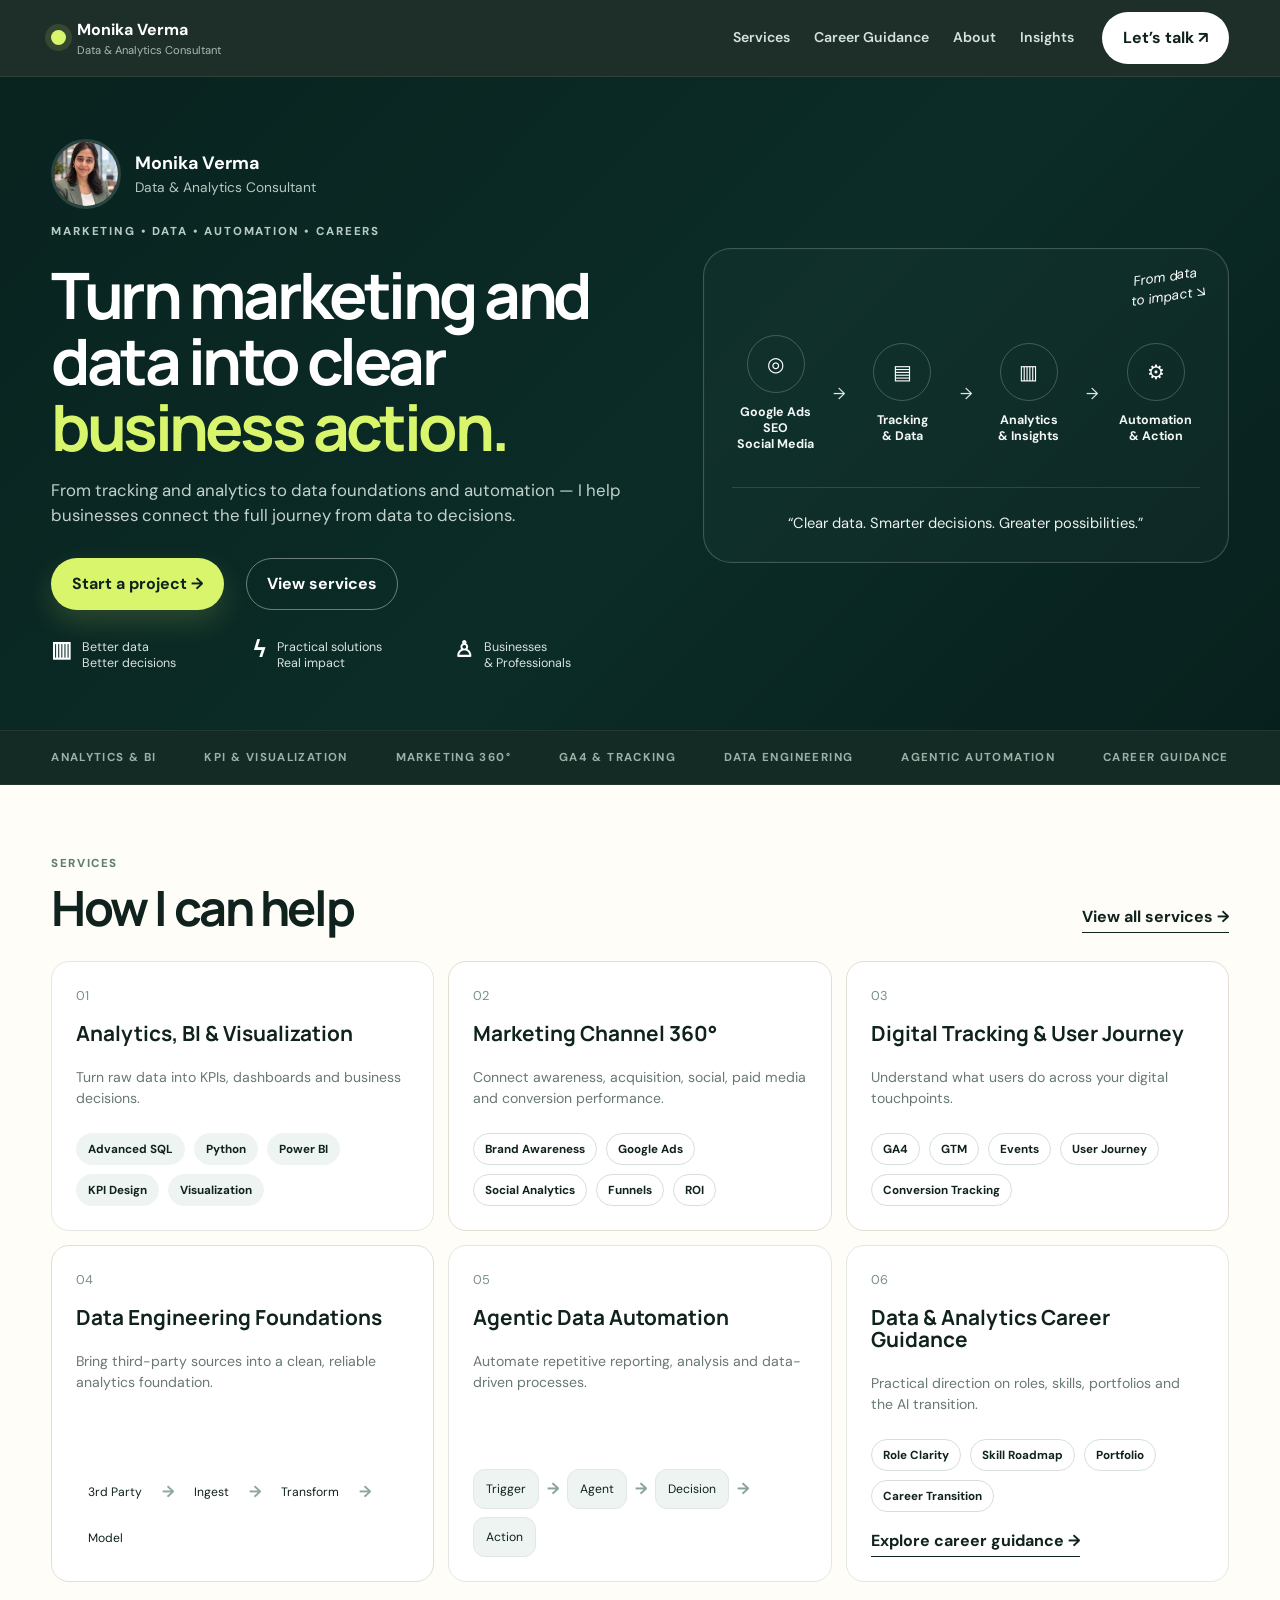
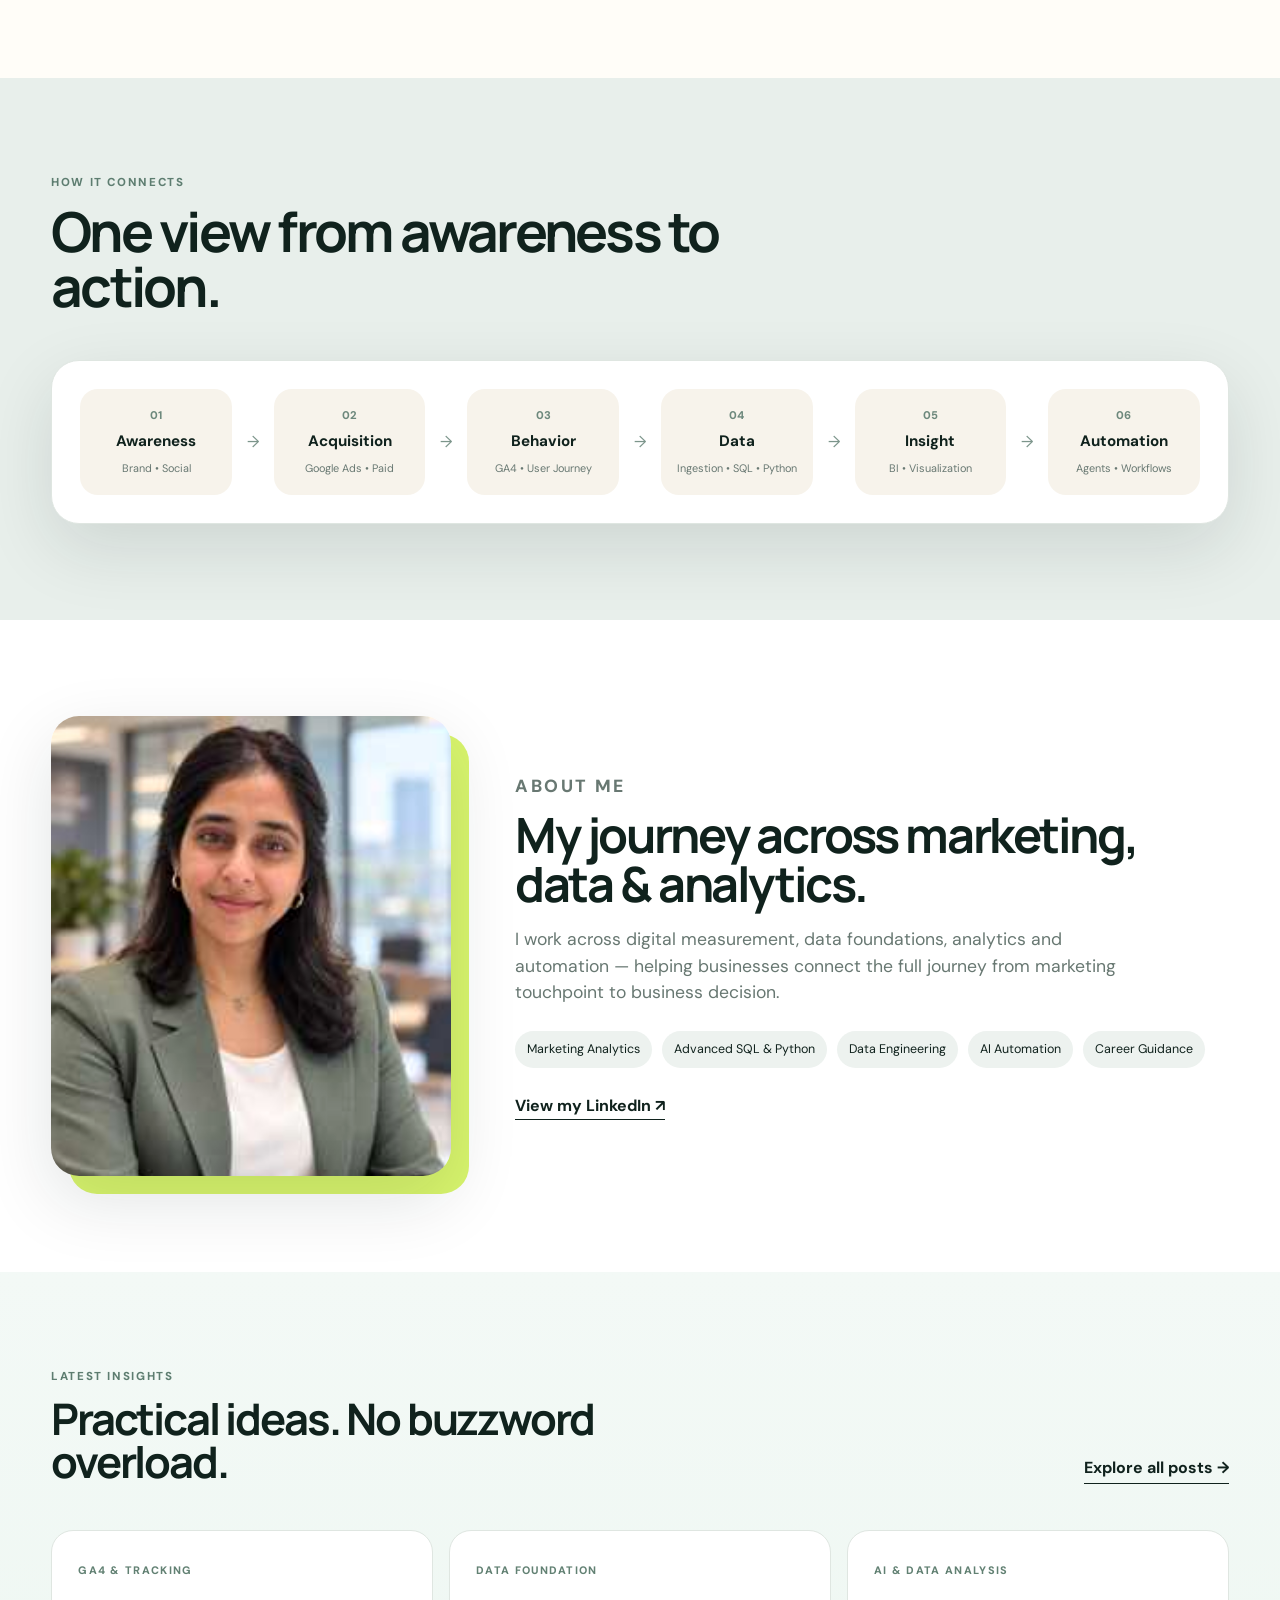
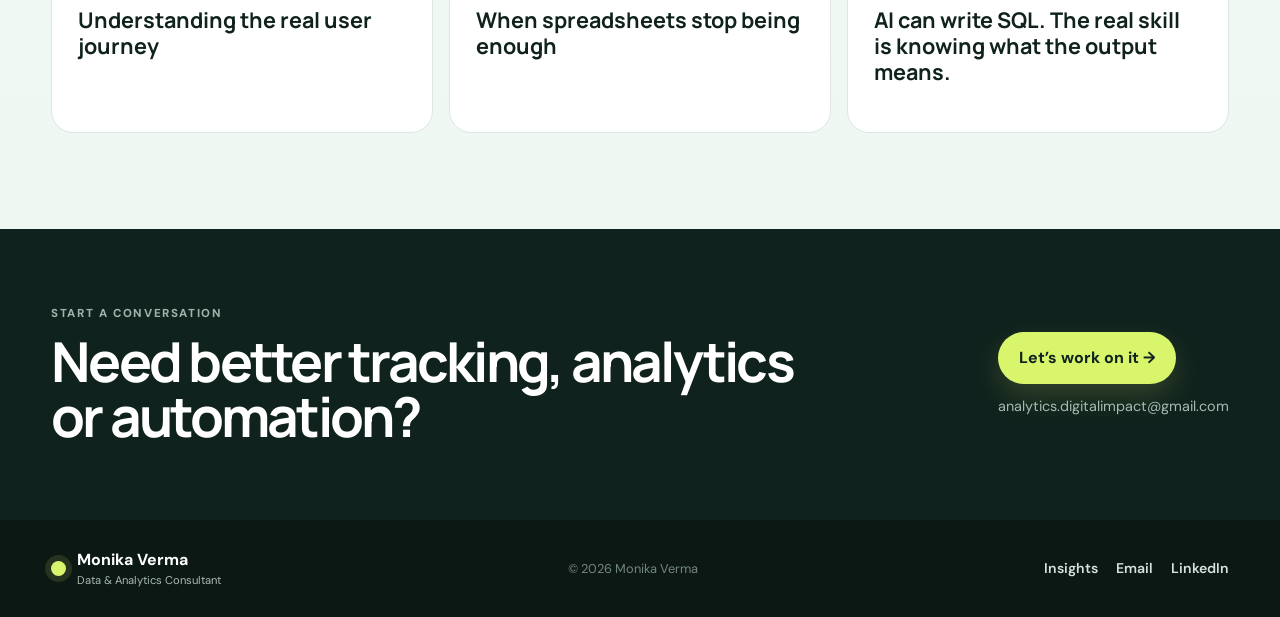
==== commit b5b72c09: "Add career guidance landing page" ====
--- a/index.html
+++ b/index.html
@@ -8,7 +8,7 @@
   <link rel="preconnect" href="https://fonts.googleapis.com">
   <link rel="preconnect" href="https://fonts.gstatic.com" crossorigin>
   <link href="https://fonts.googleapis.com/css2?family=DM+Sans:wght@400;500;600;700&family=Manrope:wght@600;700;800&display=swap" rel="stylesheet">
-  <link rel="stylesheet" href="styles.css?v=20260922-1" />
+  <link rel="stylesheet" href="styles.css?v=20260923-1" />
 </head>
 <body>
 <header class="site-header">
@@ -16,7 +16,7 @@
     <a class="brand" href="#home"><span class="brand-dot"></span><span><strong>Monika Verma</strong><small>Data & Analytics Consultant</small></span></a>
     <button class="menu-toggle" aria-label="Open menu" aria-expanded="false">☰</button>
     <nav class="nav-links">
-      <a href="#services">Services</a><a href="#projects">Projects</a><a href="#about">About</a><a href="blog.html">Insights</a>
+      <a href="#services">Services</a><a href="career-guidance.html">Career Guidance</a><a href="#about">About</a><a href="blog.html">Insights</a>
     </nav>
     <a class="btn btn-light nav-cta" href="mailto:analytics.digitalimpact@gmail.com?subject=Consulting%20Enquiry">Let’s talk ↗</a>
   </div>
@@ -106,6 +106,7 @@
         <h3>Data & Analytics Career Guidance</h3>
         <p>Practical direction on roles, skills, portfolios and the AI transition.</p>
         <ul class="service-tags"><li>Role Clarity</li><li>Skill Roadmap</li><li>Portfolio</li><li>Career Transition</li></ul>
+        <a class="text-cta career-card-link" href="career-guidance.html">Explore career guidance →</a>
       </article>
     </div>
   </div>
@@ -164,4 +165,4 @@
 
 <footer><div class="container footer-wrap"><div class="brand"><span class="brand-dot"></span><span><strong>Monika Verma</strong><small>Data & Analytics Consultant</small></span></div><p>© <span id="year"></span> Monika Verma</p><div class="footer-links"><a href="blog.html">Insights</a><a href="mailto:analytics.digitalimpact@gmail.com">Email</a><a href="https://www.linkedin.com/in/monika-verma-3394065a/" target="_blank" rel="noopener">LinkedIn</a></div></div></footer>
 <script src="script.js"></script>
-</body></html>+</body></html>
--- a/styles.css
+++ b/styles.css
@@ -256,3 +256,215 @@
   .article-body{font-size:1rem}
   .article-author{align-items:flex-start;flex-direction:column}
 }
+
+.insight-link{display:block;text-decoration:none;color:var(--ink)}
+.insight-link:hover{transform:translateY(-3px);box-shadow:var(--shadow)}
+
+/* Visual framework article */
+.article-wide{width:min(1120px,92%)}
+.article-hero-visual{padding:62px 0 54px}
+.article-hero-grid{display:grid;grid-template-columns:1.1fr .9fr;gap:50px;align-items:center}
+.article-hero-visual h1 span{color:var(--lime)}
+.article-hero-card{background:#17332b;border:1px solid rgba(255,255,255,.14);border-radius:24px;padding:28px}
+.article-hero-card small{display:block;color:#90a69d;font-size:.7rem;letter-spacing:.14em;font-weight:800}
+.article-hero-card strong{display:block;margin-top:24px;font-size:1.35rem;line-height:1.25}
+.mini-flow{display:flex;align-items:center;gap:8px;flex-wrap:wrap;margin-top:20px}
+.mini-flow span{padding:8px 10px;border-radius:999px;background:rgba(255,255,255,.08);font-size:.74rem;font-weight:700}
+.mini-flow i{font-style:normal;color:var(--lime)}
+.visual-body{padding-top:42px}
+.process-overview{display:grid;grid-template-columns:1fr 28px 1fr 28px 1fr 28px 1fr 28px 1fr;gap:8px;align-items:center;margin-bottom:38px}
+.process-overview>i{font-style:normal;text-align:center;color:#7b9489}
+.process-step{padding:18px;border-radius:18px;background:#f3f7f5;border:1px solid #e0e9e4;min-height:130px}
+.process-step b,.process-step strong,.process-step span{display:block}
+.process-step b{font-size:.7rem;color:#6d887c;margin-bottom:12px}
+.process-step strong{font-size:1rem;color:var(--ink)}
+.process-step span{font-size:.78rem;color:var(--muted);margin-top:6px;line-height:1.35}
+.framework-card{padding:32px;border:1px solid var(--line);border-radius:24px;background:#fff;margin:18px 0 24px;box-shadow:0 10px 30px rgba(16,34,29,.05)}
+.step-label{font-size:.72rem;letter-spacing:.14em;font-weight:800;color:#688477;margin-bottom:18px}
+.framework-grid{display:grid;grid-template-columns:.95fr 1.05fr;gap:34px;align-items:start}
+.framework-card h2{margin:0 0 12px;font-size:clamp(1.8rem,3vw,2.5rem)}
+.framework-card p{margin:0;color:#40554e}
+.framework-note{margin-top:24px;padding:14px 16px;border-radius:14px;background:#eff6f2;color:#26453b;font-weight:700;font-size:.9rem}
+.check-panel{display:grid;grid-template-columns:1fr 1fr;gap:10px}
+.check-panel span,.question-stack span{padding:12px 14px;border-radius:14px;background:#f5f3ec;border:1px solid #ebe5d9;font-size:.86rem;font-weight:700}
+.output-table-wrap{overflow:auto;border-radius:16px;border:1px solid #e3e9e5}
+.output-table{width:100%;border-collapse:collapse;background:#fafcfb;font-size:.88rem}
+.output-table th,.output-table td{text-align:left;padding:14px 16px;border-bottom:1px solid #e7ece9}
+.output-table th{background:#edf4f1;color:#33564a}
+.compact-code{margin:0;font-size:.82rem}
+.test-grid{display:grid;grid-template-columns:1fr 1fr;gap:12px}
+.test-grid span{padding:16px;border-radius:16px;background:#f3f7f5}
+.test-grid b,.test-grid small{display:block}
+.test-grid b{color:var(--ink);margin-bottom:5px}
+.test-grid small{color:var(--muted);line-height:1.35}
+.question-stack{display:grid;gap:10px}
+.visual-ending{margin-top:36px}
+.takeaway-grid{display:grid;grid-template-columns:repeat(5,1fr);gap:10px;margin:22px 0}
+.takeaway-grid span{padding:14px;border-radius:14px;background:#fff;border:1px solid #dfe8e4;font-size:.78rem}
+.takeaway-grid b{display:block;color:#628173;font-size:.66rem;letter-spacing:.1em;margin-bottom:6px}
+@media(max-width:900px){
+  .article-hero-grid,.framework-grid{grid-template-columns:1fr}
+  .process-overview{grid-template-columns:1fr 1fr}
+  .process-overview>i{display:none}
+  .takeaway-grid{grid-template-columns:1fr 1fr}
+}
+@media(max-width:600px){
+  .process-overview,.check-panel,.test-grid,.takeaway-grid{grid-template-columns:1fr}
+  .framework-card{padding:22px}
+  .article-hero-card{padding:22px}
+}
+
+/* AI partnership article */
+.partnership-card{box-shadow:0 24px 55px rgba(0,0,0,.16)}
+.partnership-row{border:1px solid rgba(255,255,255,.16);border-radius:16px;padding:20px;background:rgba(255,255,255,.045)}
+.partnership-row b,.partnership-row span{display:block}
+.partnership-row b{color:#fff;font-size:1rem;margin-bottom:6px}
+.partnership-row span{color:#bfd2c7;font-size:.86rem;line-height:1.5}
+.partnership-row.emphasis{background:#dbefb0;border-color:#dbefb0}
+.partnership-row.emphasis b,.partnership-row.emphasis span{color:#193026}
+.partnership-arrow{text-align:center;color:var(--lime);font-size:1.4rem;line-height:1.5}
+.intro-block{max-width:780px;margin:12px auto 65px;text-align:center}
+.intro-block h2,.pyramid-copy h2,.workflow-section h2{margin:8px 0 18px}
+.pyramid-section{background:#f3f7f4;border-radius:30px;padding:44px;display:grid;grid-template-columns:.8fr 1.2fr;gap:30px;align-items:center;margin-bottom:76px}
+.pyramid-copy p{max-width:410px}
+.pyramid-key{display:flex;align-items:center;flex-wrap:wrap;gap:10px;font-size:.76rem;font-weight:700;color:#486558;line-height:1.4}
+.pyramid-key span{width:13px;height:13px;display:inline-block;border-radius:3px}
+.key-human{background:#18483c}.key-shared{background:#b6d584}
+.pyramid{display:flex;flex-direction:column;align-items:center;gap:4px;padding:10px 0;width:100%}
+.pyramid::before{content:"";display:block;width:0;height:0;border-left:42px solid transparent;border-right:42px solid transparent;border-bottom:48px solid #18483c;margin-bottom:-4px}
+.pyramid-tier{box-sizing:border-box;min-height:90px;display:flex;flex-direction:column;justify-content:center;align-items:center;text-align:center;padding:14px 18px;line-height:1.3;color:#fff;box-shadow:0 9px 18px rgba(16,48,36,.1)}
+.pyramid-tier strong{font-family:Manrope,sans-serif;font-size:clamp(.83rem,1.5vw,1.08rem)}
+.pyramid-tier small{font-size:clamp(.68rem,1.1vw,.79rem);margin-top:4px;line-height:1.3}
+.tier-top{width:60%;background:#18483c}
+.tier-second{width:73%;background:#286a55}
+.tier-third{width:86%;background:#7fae6d;color:#142c21}
+.tier-base{width:100%;background:#b6d584;color:#142c21}
+.workflow-section{margin-bottom:60px}
+.workflow-section>h2{max-width:780px}
+.workflow-grid{display:grid;grid-template-columns:repeat(2,minmax(0,1fr));gap:16px;margin-top:28px}
+.workflow-card{border:1px solid #e2e9e4;border-radius:20px;padding:26px;background:#fff;box-shadow:0 9px 25px rgba(16,34,29,.04)}
+.workflow-card span{font-size:.7rem;letter-spacing:.12em;font-weight:800;color:#61836d}
+.workflow-card h3{font:800 1.25rem Manrope,sans-serif;letter-spacing:-.02em;color:var(--ink);margin:9px 0}
+.workflow-card p{font-size:.94rem;line-height:1.6;color:#40554e;margin:0}
+.workflow-card-wide{grid-column:1/-1;background:#eff6e8;border-color:#daeacb}
+.visual-ending p:last-child{margin-bottom:0}
+@media(max-width:900px){.pyramid-section{grid-template-columns:1fr}.pyramid-copy p{max-width:none}}
+@media(max-width:600px){.pyramid-section{padding:26px 14px;border-radius:20px}.pyramid-tier{padding:14px 9px;min-height:96px}.tier-top{width:70%}.tier-second{width:80%}.tier-third{width:90%}.pyramid-tier strong{font-size:.85rem}.pyramid-tier small{font-size:.7rem}.workflow-grid{grid-template-columns:1fr}.workflow-card-wide{grid-column:auto}.intro-block{margin-bottom:42px}}
+
+/* Animated analyst-to-AI example */
+.example-section{margin:0 0 76px}
+.example-section>h2{max-width:850px;margin:8px 0 14px}
+.example-lead{color:#52675c;max-width:700px}
+.comparison-grid{display:grid;grid-template-columns:1fr 1fr;gap:18px;margin-top:28px}
+.comparison-lane{border-radius:24px;padding:30px;min-width:0}
+.manual-lane{background:#f5f5f1;border:1px solid #e4e7df}
+.assisted-lane{background:#142f27;color:#fff;border:1px solid #142f27;box-shadow:0 20px 40px rgba(16,45,35,.12)}
+.lane-label{display:inline-block;font-size:.7rem;letter-spacing:.12em;font-weight:800;color:#668072;margin-bottom:9px}
+.assisted-lane .lane-label{color:#d8f56c}
+.comparison-lane h3{font:800 clamp(1.15rem,2vw,1.5rem) Manrope,sans-serif;letter-spacing:-.03em;line-height:1.3;margin:0 0 22px}
+.lane-step{display:flex;gap:13px;align-items:center;border-bottom:1px solid #dfe5dd;padding:17px 0;font-size:.92rem;line-height:1.4}
+.lane-step b{color:#789584;font-size:.8rem}
+.manual-lane>p{font-size:.86rem;color:#66796e;margin:26px 0 0}
+.knowledge-packet{background:#21483a;border:1px solid #507b5f;border-radius:16px;padding:19px}
+.knowledge-packet strong{display:block;font-size:.88rem;color:#e4f6d5;margin-bottom:14px}
+.knowledge-packet strong span{display:inline-block;animation:knowledge-nudge 2.5s ease-in-out infinite}
+.knowledge-tags{display:flex;flex-wrap:wrap;gap:8px}
+.knowledge-tags span{font-size:.73rem;line-height:1.35;background:#d9ecc3;color:#173627;border-radius:8px;padding:8px 10px;font-weight:700}
+.handoff-arrow{text-align:center;height:34px;line-height:34px;color:#d8f56c;font-size:1.45rem}
+.handoff-arrow span{display:inline-block;animation:knowledge-drop 2.5s ease-in-out infinite}
+.ai-output,.human-output{border-radius:14px;padding:15px 18px;line-height:1.45}
+.ai-output{background:#dbefb0;color:#183227}
+.human-output{background:#fff;color:#183227}
+.ai-output b,.ai-output span,.human-output b,.human-output span{display:block}
+.ai-output b,.human-output b{font-size:.88rem;margin-bottom:4px}
+.ai-output span,.human-output span{font-size:.82rem}
+.example-caption{font-size:.86rem;color:#63776b;line-height:1.6;max-width:850px;margin:18px 0 0}
+@keyframes knowledge-nudge{0%,65%,100%{transform:translateX(0)}80%{transform:translateX(5px)}}
+@keyframes knowledge-drop{0%,55%,100%{transform:translateY(0);opacity:1}75%{transform:translateY(5px);opacity:.55}}
+@media(max-width:750px){.comparison-grid{grid-template-columns:1fr}.comparison-lane{padding:24px}}
+@media(prefers-reduced-motion:reduce){.knowledge-packet strong span,.handoff-arrow span{animation:none}}
+
+/* Character-led comparison */
+.character-stage{min-height:160px;border-radius:18px;margin:0 0 18px;display:flex;align-items:center;justify-content:center;overflow:hidden}
+.manual-stage{background:#e8eee7;gap:5px}
+.worker-illustration{width:min(220px,66%);height:auto}
+.typing-hand{transform-origin:65px 82px;animation:typing 1s ease-in-out infinite alternate}
+.typing-cursor{animation:blink .8s steps(1) infinite}
+.time-badge{display:grid;justify-items:center;text-align:center;max-width:95px;color:#496658;font-size:.7rem;line-height:1.3;font-weight:700}
+.time-badge b{font-size:2rem;line-height:1.1;animation:clock-turn 6s linear infinite}
+.ai-stage{background:#21483a;gap:10px;padding:20px 8px}
+.mini-person,.mini-robot{display:flex;flex-direction:column;align-items:center;justify-content:center;position:relative;min-width:64px;height:100px}
+.mini-person small,.mini-robot small{font-size:.66rem;font-weight:800;color:#e4f6d5;margin-top:8px;white-space:nowrap}
+.person-head{width:32px;height:32px;border-radius:50%;background:#d9aa82;border-top:7px solid #2a211d}
+.person-body{width:43px;height:37px;margin-top:3px;border-radius:20px 20px 4px 4px;background:#9cc981}
+.robot-antenna{width:3px;height:11px;background:#d8f56c;position:absolute;top:0}
+.robot-antenna::before{content:"";width:7px;height:7px;background:#d8f56c;border-radius:50%;position:absolute;left:-2px;top:-5px}
+.robot-face{width:51px;height:48px;border:3px solid #d8f56c;border-radius:13px;background:#122f27;display:flex;align-items:center;justify-content:space-evenly;margin-top:12px;box-shadow:0 0 14px rgba(216,245,108,.18)}
+.robot-face i{width:7px;height:10px;border-radius:50%;background:#d8f56c;animation:robot-blink 4s infinite}
+.validate-robot .robot-face{border-color:#a9d7d0}.validate-robot .robot-face i,.validate-robot .robot-antenna,.validate-robot .robot-antenna::before{background:#a9d7d0}
+.signal-track{flex:1;max-width:55px;min-width:16px;height:2px;background:linear-gradient(90deg,#d8f56c,#a9d7d0);position:relative}
+.signal-track span{position:absolute;top:-19px;left:0;color:#d8f56c;font-size:1.2rem;animation:signal-travel 2.8s ease-in-out infinite}
+.signal-track:nth-of-type(4) span{animation-delay:1.2s}
+.manual-steps{counter-reset:manual;list-style:none!important;padding:0!important;margin:0!important}
+.manual-steps li{display:flex;gap:11px;align-items:flex-start;padding:10px 0;border-bottom:1px solid #dfe5dd;margin:0!important;font-size:.86rem;line-height:1.4}
+.manual-steps li::before{counter-increment:manual;content:counter(manual,decimal-leading-zero);color:#668676;font-size:.72rem;font-weight:800;padding-top:2px}
+.ai-review-flow{display:grid;gap:8px;margin-top:14px}
+.flow-item{padding:11px 14px;background:#f3f9ea;color:#173627;border-radius:11px;line-height:1.35}
+.flow-item b,.flow-item span{display:block}.flow-item b{font-size:.84rem}.flow-item span{font-size:.76rem;margin-top:3px}
+.review-gate{border:1px dashed #d8f56c;border-radius:9px;padding:8px 11px;color:#e1f6b9;font-size:.72rem;font-weight:800;letter-spacing:.02em;line-height:1.4}
+@keyframes typing{from{transform:rotate(-8deg)}to{transform:rotate(7deg)}}
+@keyframes blink{50%{opacity:0}}
+@keyframes clock-turn{to{transform:rotate(360deg)}}
+@keyframes robot-blink{0%,44%,48%,100%{transform:scaleY(1)}46%{transform:scaleY(.12)}}
+@keyframes signal-travel{0%{left:0;opacity:0}20%,75%{opacity:1}100%{left:85%;opacity:0}}
+@media(max-width:420px){.ai-stage{gap:5px}.mini-person,.mini-robot{min-width:55px}.signal-track{min-width:9px}}
+@media(prefers-reduced-motion:reduce){.typing-hand,.typing-cursor,.time-badge b,.robot-face i,.signal-track span{animation:none}}
+
+/* Career guidance landing page */
+.career-hero{position:relative;overflow:hidden;background:linear-gradient(135deg,#10221d 0%,#173b31 100%);color:#fff;padding:92px 0 82px}
+.career-hero::after{content:"";position:absolute;width:500px;height:500px;border-radius:50%;right:-220px;top:-240px;background:rgba(216,245,108,.09)}
+.career-hero-grid{position:relative;z-index:1;display:grid;grid-template-columns:1.04fr .96fr;gap:64px;align-items:center}
+.career-hero h1{font:800 clamp(3.1rem,6vw,5.7rem)/.98 Manrope,sans-serif;letter-spacing:-.06em;margin:18px 0 24px}
+.career-hero h1 span{color:var(--lime)}
+.career-hero-copy{font-size:1.12rem;line-height:1.65;color:#bdd0c8;max-width:680px}
+.career-outline{border:1px solid rgba(255,255,255,.3);color:#fff}
+.career-proof{display:flex;gap:9px;flex-wrap:wrap;margin-top:28px}
+.career-proof span{font-size:.74rem;color:#b9ccc4;border:1px solid rgba(255,255,255,.13);border-radius:999px;padding:8px 11px}
+.career-map-card{background:#fff;color:var(--ink);border-radius:28px;padding:30px;box-shadow:0 28px 70px rgba(0,0,0,.2)}
+.career-map-card>small{display:block;color:#698378;font-size:.68rem;letter-spacing:.14em;font-weight:800;margin-bottom:19px}
+.map-start,.map-finish{border-radius:16px;padding:16px 18px}
+.map-start{background:#eef3f0}.map-finish{background:var(--lime)}
+.map-start b,.map-start span,.map-finish b,.map-finish span{display:block}
+.map-start b,.map-finish b{font:800 1rem Manrope,sans-serif}.map-start span,.map-finish span{font-size:.77rem;color:#5f746b;margin-top:4px}
+.map-finish span{color:#3b4d29}
+.map-connector{display:grid;grid-template-columns:1fr auto 1fr;align-items:center;gap:8px;padding:12px 0;color:#72877e;font-size:.68rem;font-weight:700}
+.map-connector i{height:1px;background:#d6e0db}.map-connector em{font-style:normal}
+.map-paths{display:grid;grid-template-columns:repeat(3,1fr);gap:8px}
+.map-paths span{text-align:center;padding:13px 6px;border-radius:13px;background:#173b31;color:#fff;font-size:.76rem;font-weight:800}
+.career-audience{background:#0c1b17;color:#fff}
+.audience-grid{display:grid;grid-template-columns:repeat(3,1fr)}
+.audience-grid>div{padding:28px 30px;border-right:1px solid rgba(255,255,255,.1)}
+.audience-grid>div:last-child{border:0}.audience-grid span{font-size:.68rem;color:var(--lime);font-weight:800}.audience-grid strong{display:block;font:800 1.15rem Manrope,sans-serif;margin:8px 0}.audience-grid p{color:#96aaa1;font-size:.82rem;margin:0;line-height:1.5}
+.career-path-section{background:var(--paper)}
+.career-path-grid{display:grid;grid-template-columns:repeat(3,1fr);gap:18px}
+.path-card{border-radius:25px;padding:28px;border:1px solid #e1e6e2;background:#fff;min-height:440px;display:flex;flex-direction:column;box-shadow:0 12px 34px rgba(16,34,29,.04)}
+.path-card:hover{transform:translateY(-5px);box-shadow:var(--shadow);transition:.25s}
+.path-icon{width:51px;height:51px;border-radius:16px;display:grid;place-items:center;background:#173b31;color:var(--lime);font-size:1.3rem;margin-bottom:26px}
+.path-card>span{font-size:.67rem;letter-spacing:.13em;font-weight:800;color:#678176}.path-card h3{font:800 1.65rem/1.1 Manrope,sans-serif;letter-spacing:-.035em;margin:11px 0}.path-card p{color:var(--muted);font-size:.91rem}.path-tools{display:flex;gap:7px;flex-wrap:wrap;margin:18px 0}.path-tools b{font-size:.7rem;padding:7px 9px;border-radius:999px;background:#edf3ef;color:#3d5e51}.path-card>small{display:block;border-top:1px solid #e4e9e6;padding-top:16px;margin-top:auto;color:#657970;line-height:1.5}
+.path-viz{background:#f1f6ed}.path-analysis{background:#fff}.path-marketing{background:#f5f0ff}
+.guidance-section{background:#e9f0ec}
+.guidance-grid{display:grid;grid-template-columns:.85fr 1.15fr;gap:70px;align-items:center}
+.guidance-copy h2,.expert-section h2{font:800 clamp(2.6rem,4.4vw,4.4rem)/1 Manrope,sans-serif;letter-spacing:-.055em;margin:10px 0 22px}.guidance-copy>p{color:var(--muted);font-size:1.04rem;line-height:1.7;margin-bottom:26px}
+.guidance-steps{background:#fff;border-radius:27px;padding:12px 28px;box-shadow:0 20px 50px rgba(16,34,29,.08)}
+.guidance-steps>div{display:flex;gap:18px;padding:22px 0;border-bottom:1px solid #e3e9e5}.guidance-steps>div:last-child{border:0}.guidance-steps b{font-size:.69rem;color:#729082;padding-top:4px}.guidance-steps strong,.guidance-steps small{display:block}.guidance-steps strong{font:800 1rem Manrope,sans-serif}.guidance-steps small{color:#6e8178;margin-top:5px;line-height:1.45}
+.expert-section{background:#fff}
+.expert-grid{display:grid;grid-template-columns:.75fr 1.25fr;gap:80px;align-items:center}
+.expert-section p:not(.eyebrow){color:var(--muted);font-size:1.02rem;line-height:1.7}
+.expert-visual{aspect-ratio:1;position:relative;display:grid;place-items:center;max-width:430px;margin:auto}.expert-ring{position:absolute;border:1px solid #bad0c5;border-radius:50%;animation:expert-pulse 4s ease-in-out infinite}.ring-one{inset:8%}.ring-two{inset:20%;animation-delay:1s}.expert-core{position:relative;z-index:1;width:57%;aspect-ratio:1;border-radius:50%;display:flex;flex-direction:column;justify-content:center;align-items:center;background:#173b31;color:#fff;box-shadow:0 20px 45px rgba(16,34,29,.2)}.expert-core b{font:800 1.1rem Manrope,sans-serif}.expert-core i{color:var(--lime);font-style:normal}.expert-points{display:flex;gap:9px;flex-wrap:wrap;margin-top:25px}.expert-points span{padding:9px 12px;border-radius:999px;background:#eef3f0;font-size:.76rem;font-weight:700;color:#476257}
+.career-result-section{background:#142f27;color:#fff;padding:74px 0}.career-result-section h2{font:800 clamp(2.5rem,4.4vw,4.2rem)/1 Manrope,sans-serif;letter-spacing:-.05em;max-width:750px}.result-row{display:grid;grid-template-columns:repeat(4,1fr);gap:12px;margin-top:38px}.result-row div{border:1px solid rgba(255,255,255,.13);border-radius:16px;padding:20px}.result-row b,.result-row span{display:block}.result-row b{font-size:.68rem;color:var(--lime);margin-bottom:12px}.result-row span{font-weight:700;font-size:.88rem}
+.career-cta{background:var(--cream);padding:88px 0}.career-cta-box{display:flex;align-items:center;justify-content:space-between;gap:50px;background:#fff;border-radius:28px;padding:46px;box-shadow:0 18px 50px rgba(16,34,29,.08)}.career-cta-box>div{max-width:720px}.career-cta h2{font:800 clamp(2.3rem,4vw,3.8rem)/1 Manrope,sans-serif;letter-spacing:-.05em;margin:9px 0 16px}.career-cta p:not(.eyebrow){color:var(--muted)}
+.career-card-link{display:inline-block;margin-top:17px}
+@keyframes expert-pulse{0%,100%{transform:scale(1);opacity:.75}50%{transform:scale(1.035);opacity:1}}
+@media(max-width:900px){.career-hero-grid,.guidance-grid,.expert-grid{grid-template-columns:1fr}.career-path-grid{grid-template-columns:1fr}.path-card{min-height:0}.career-map-card{max-width:620px}.audience-grid{grid-template-columns:1fr}.audience-grid>div{border-right:0;border-bottom:1px solid rgba(255,255,255,.1)}.result-row{grid-template-columns:1fr 1fr}.career-cta-box{align-items:flex-start;flex-direction:column}.expert-visual{width:min(100%,400px)}}
+@media(max-width:600px){.career-hero{padding:64px 0}.career-hero h1{font-size:3.25rem}.career-map-card{padding:22px}.map-paths{grid-template-columns:1fr}.result-row{grid-template-columns:1fr}.career-cta-box{padding:28px}.guidance-steps{padding:8px 20px}}
+@media(prefers-reduced-motion:reduce){.expert-ring{animation:none}}
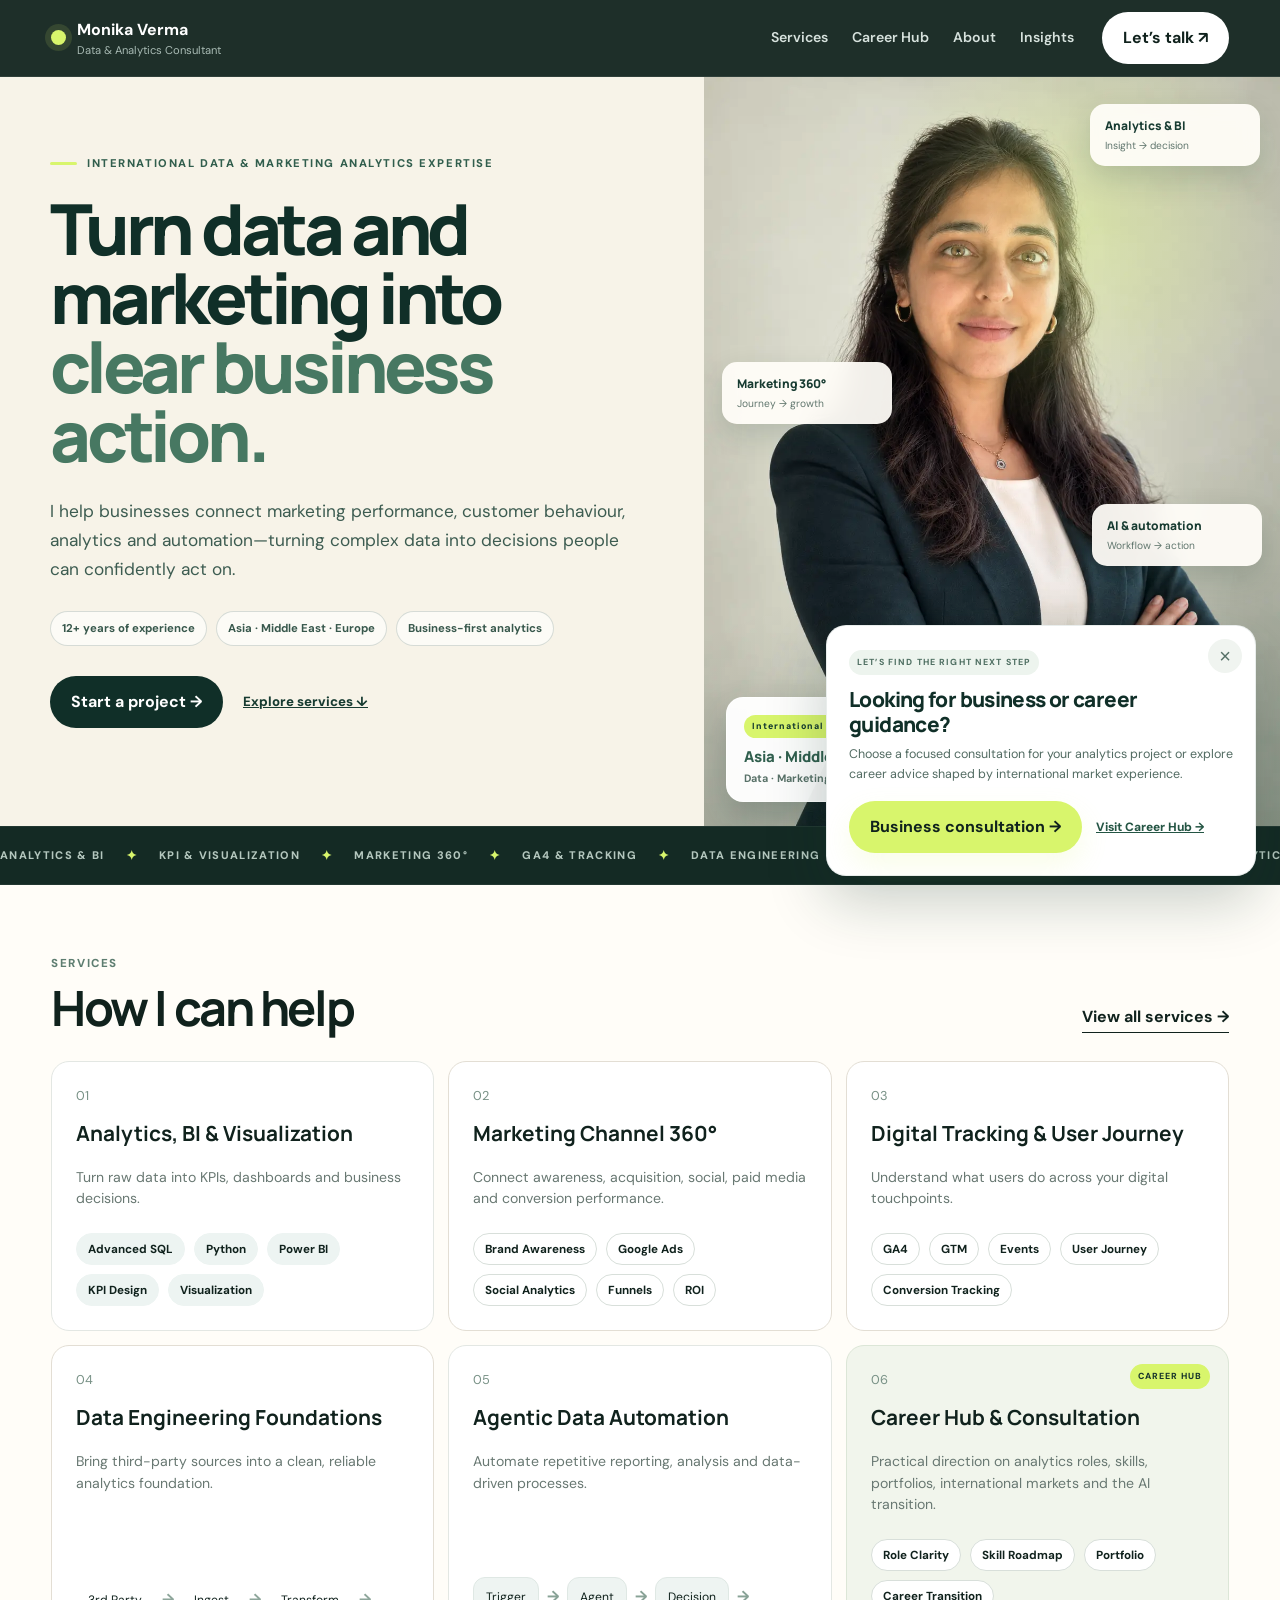
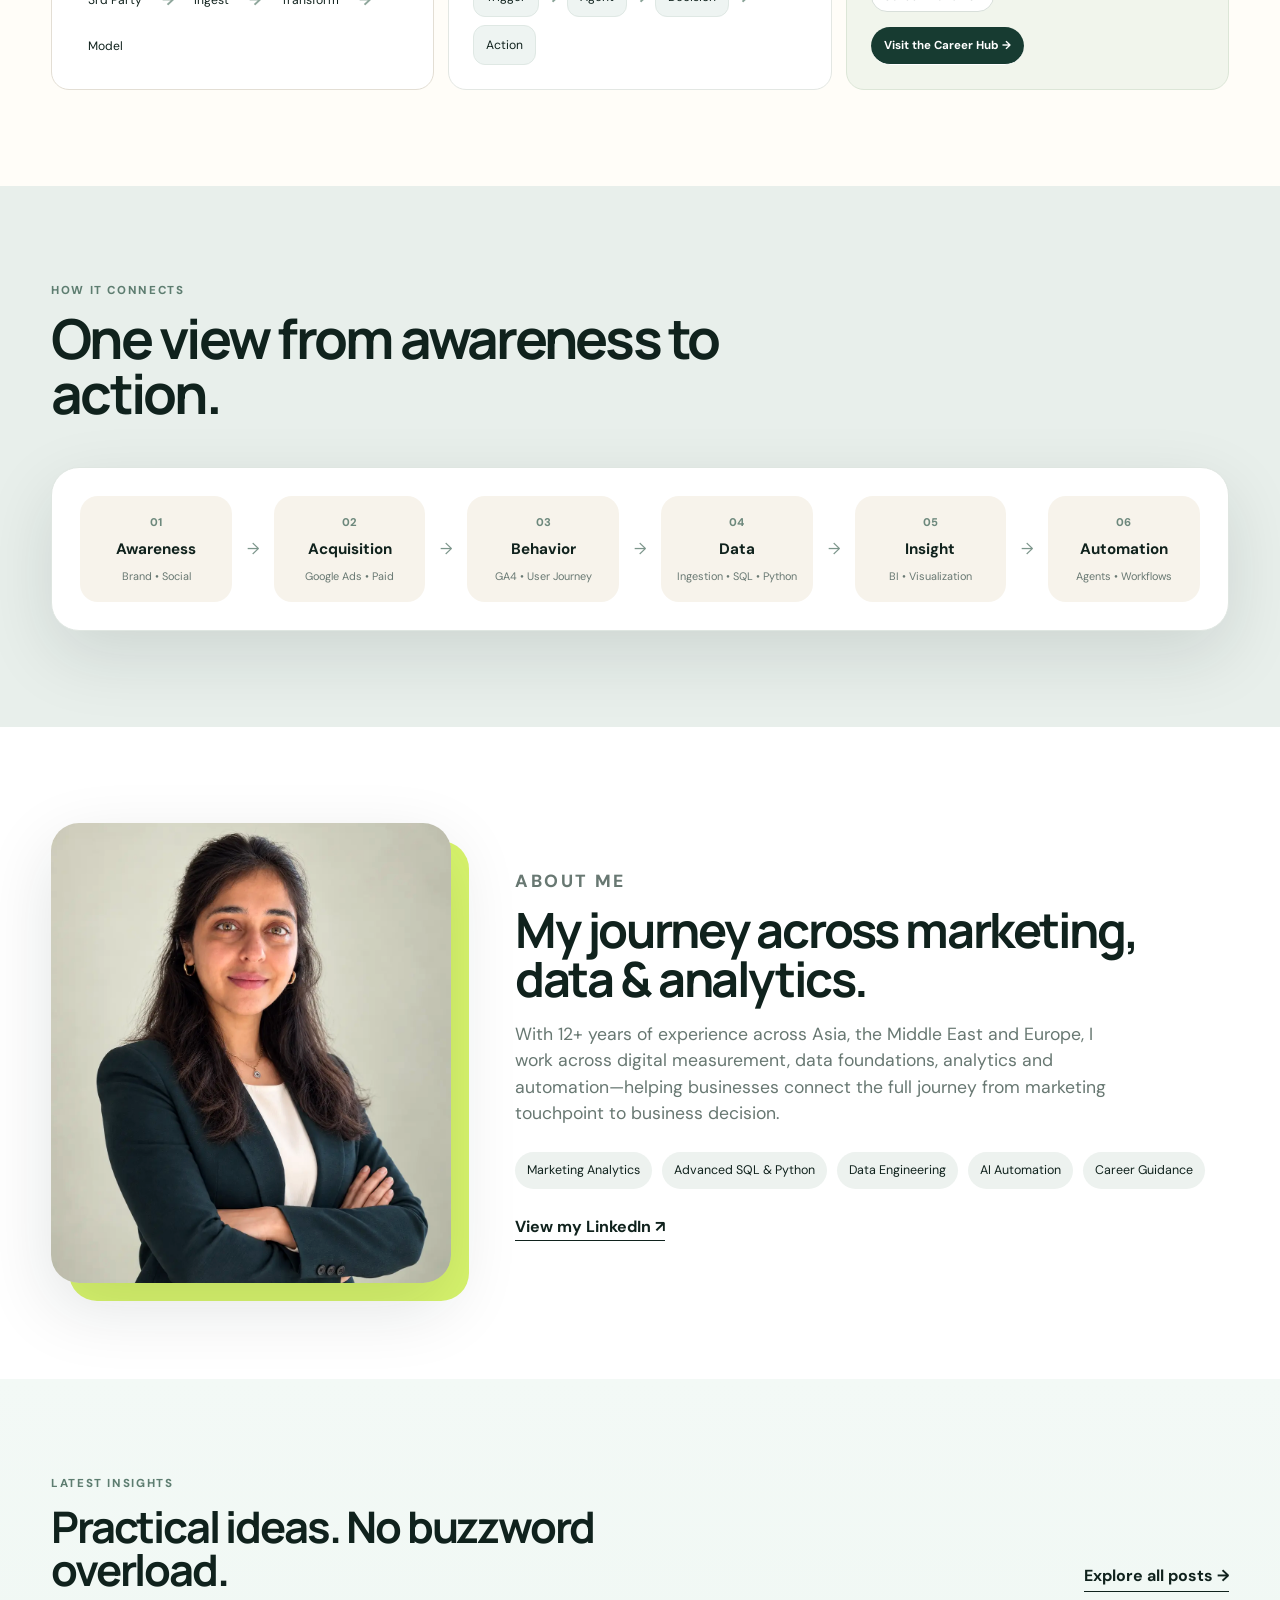
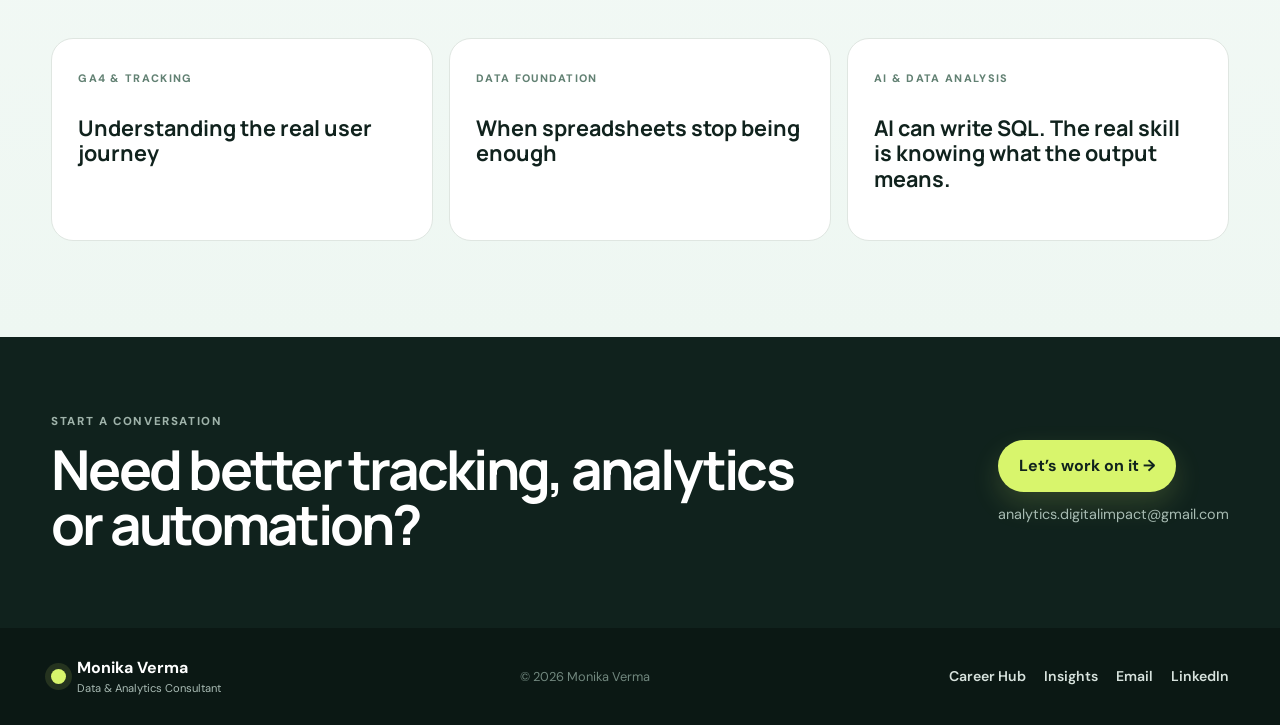
==== commit 5bb3dd88: "Refresh homepage with interactive consulting hero" ====
--- a/index.html
+++ b/index.html
@@ -8,7 +8,7 @@
   <link rel="preconnect" href="https://fonts.googleapis.com">
   <link rel="preconnect" href="https://fonts.gstatic.com" crossorigin>
   <link href="https://fonts.googleapis.com/css2?family=DM+Sans:wght@400;500;600;700&family=Manrope:wght@600;700;800&display=swap" rel="stylesheet">
-  <link rel="stylesheet" href="styles.css?v=20260923-1" />
+  <link rel="stylesheet" href="styles.css?v=20260923-5" />
 </head>
 <body>
 <header class="site-header">
@@ -16,51 +16,36 @@
     <a class="brand" href="#home"><span class="brand-dot"></span><span><strong>Monika Verma</strong><small>Data & Analytics Consultant</small></span></a>
     <button class="menu-toggle" aria-label="Open menu" aria-expanded="false">☰</button>
     <nav class="nav-links">
-      <a href="#services">Services</a><a href="career-guidance.html">Career Guidance</a><a href="#about">About</a><a href="blog.html">Insights</a>
+      <a href="#services">Services</a><a href="career-guidance.html">Career Hub</a><a href="#about">About</a><a href="blog.html">Insights</a>
     </nav>
     <a class="btn btn-light nav-cta" href="mailto:analytics.digitalimpact@gmail.com?subject=Consulting%20Enquiry">Let’s talk ↗</a>
   </div>
 </header>
 
 <main>
-<section class="hero demo-hero" id="home">
-  <div class="container demo-hero-grid">
-    <div class="demo-hero-copy reveal">
-      <div class="hero-profile">
-        <img src="[data-uri]" alt="Monika Verma">
-        <div><strong>Monika Verma</strong><span>Data & Analytics Consultant</span></div>
-      </div>
-      <p class="hero-kicker">MARKETING • DATA • AUTOMATION • CAREERS</p>
-      <h1>Turn marketing and data into clear <span>business action.</span></h1>
-      <p class="hero-summary">From tracking and analytics to data foundations and automation — I help businesses connect the full journey from data to decisions.</p>
+<section class="home-hero" id="home">
+  <div class="home-hero-grid">
+    <div class="home-hero-content reveal">
+      <p class="home-hero-eyebrow">INTERNATIONAL DATA &amp; MARKETING ANALYTICS EXPERTISE</p>
+      <h1>Turn data and marketing into <span>clear business action.</span></h1>
+      <p class="home-hero-summary">I help businesses connect marketing performance, customer behaviour, analytics and automation—turning complex data into decisions people can confidently act on.</p>
+      <div class="home-proof"><span>12+ years of experience</span><span>Asia · Middle East · Europe</span><span>Business-first analytics</span></div>
       <div class="hero-actions">
-        <a class="btn btn-accent" href="mailto:analytics.digitalimpact@gmail.com?subject=Consulting%20Project%20Enquiry">Start a project →</a>
-        <a class="btn btn-ghost" href="#services">View services</a>
-      </div>
-      <div class="hero-mini-proof">
-        <div><b>▥</b><span>Better data<br>Better decisions</span></div>
-        <div><b>ϟ</b><span>Practical solutions<br>Real impact</span></div>
-        <div><b>♙</b><span>Businesses<br>& Professionals</span></div>
+        <a class="btn home-hero-primary" href="mailto:analytics.digitalimpact@gmail.com?subject=Consulting%20Project%20Enquiry">Start a project →</a>
+        <a class="home-hero-link" href="#services">Explore services ↓</a>
       </div>
     </div>
-
-    <div class="impact-panel reveal">
-      <div class="impact-note">From data<br>to impact ↘</div>
-      <div class="impact-flow">
-        <div><span class="impact-icon">◎</span><strong>Google Ads<br>SEO<br>Social Media</strong></div>
-        <i>→</i>
-        <div><span class="impact-icon">▤</span><strong>Tracking<br>& Data</strong></div>
-        <i>→</i>
-        <div><span class="impact-icon">▥</span><strong>Analytics<br>& Insights</strong></div>
-        <i>→</i>
-        <div><span class="impact-icon">⚙</span><strong>Automation<br>& Action</strong></div>
-      </div>
-      <div class="impact-quote">“Clear data. Smarter decisions. Greater possibilities.”</div>
+    <div class="home-hero-portrait reveal">
+      <img src="assets/monika-verma-career-consultant.webp" alt="Monika Verma, international data and marketing analytics consultant" width="1086" height="1448" fetchpriority="high">
+      <div class="home-floating-card home-float-one"><strong>Analytics &amp; BI</strong><span>Insight → decision</span></div>
+      <div class="home-floating-card home-float-two"><strong>Marketing 360°</strong><span>Journey → growth</span></div>
+      <div class="home-floating-card home-float-three"><strong>AI &amp; automation</strong><span>Workflow → action</span></div>
+      <div class="home-market-badge"><small>International expertise</small><strong>Asia · Middle East · Europe</strong><span>Data · Marketing · Analytics</span></div>
     </div>
   </div>
 </section>
 
-<section class="logo-strip"><div class="container strip-inner"><span>ANALYTICS & BI</span><span>KPI & VISUALIZATION</span><span>MARKETING 360°</span><span>GA4 & TRACKING</span><span>DATA ENGINEERING</span><span>AGENTIC AUTOMATION</span><span>CAREER GUIDANCE</span></div></section>
+<section class="logo-strip home-moving-strip" aria-label="Consulting expertise"><div class="home-strip-track"><span>ANALYTICS &amp; BI</span><i>✦</i><span>KPI &amp; VISUALIZATION</span><i>✦</i><span>MARKETING 360°</span><i>✦</i><span>GA4 &amp; TRACKING</span><i>✦</i><span>DATA ENGINEERING</span><i>✦</i><span>AI AUTOMATION</span><i>✦</i><span>CAREER GUIDANCE</span><i>✦</i><span aria-hidden="true">ANALYTICS &amp; BI</span><i aria-hidden="true">✦</i><span aria-hidden="true">KPI &amp; VISUALIZATION</span><i aria-hidden="true">✦</i><span aria-hidden="true">MARKETING 360°</span><i aria-hidden="true">✦</i><span aria-hidden="true">GA4 &amp; TRACKING</span><i aria-hidden="true">✦</i><span aria-hidden="true">DATA ENGINEERING</span><i aria-hidden="true">✦</i><span aria-hidden="true">AI AUTOMATION</span><i aria-hidden="true">✦</i><span aria-hidden="true">CAREER GUIDANCE</span><i aria-hidden="true">✦</i></div></section>
 
 <section class="section services-section" id="services">
   <div class="container">
@@ -103,10 +88,10 @@
 
       <article class="service-card career-card reveal">
         <span class="service-number">06</span>
-        <h3>Data & Analytics Career Guidance</h3>
-        <p>Practical direction on roles, skills, portfolios and the AI transition.</p>
+        <h3>Career Hub &amp; Consultation</h3>
+        <p>Practical direction on analytics roles, skills, portfolios, international markets and the AI transition.</p>
         <ul class="service-tags"><li>Role Clarity</li><li>Skill Roadmap</li><li>Portfolio</li><li>Career Transition</li></ul>
-        <a class="text-cta career-card-link" href="career-guidance.html">Explore career guidance →</a>
+        <a class="text-cta career-card-link" href="career-guidance.html">Visit the Career Hub →</a>
       </article>
     </div>
   </div>
@@ -133,11 +118,11 @@
 
 <section class="section about-section" id="about">
   <div class="container about-grid">
-    <div class="about-photo reveal"><img src="[data-uri]" alt="Monika Verma, data and analytics consultant"></div>
+    <div class="about-photo reveal"><img src="assets/monika-verma-career-consultant.webp" alt="Monika Verma, international data and marketing analytics consultant" width="1086" height="1448" loading="lazy"></div>
     <div class="about-copy reveal">
       <p class="eyebrow">ABOUT ME</p>
       <h2>My journey across marketing, data & analytics.</h2>
-      <p>I work across digital measurement, data foundations, analytics and automation — helping businesses connect the full journey from marketing touchpoint to business decision.</p>
+      <p>With 12+ years of experience across Asia, the Middle East and Europe, I work across digital measurement, data foundations, analytics and automation—helping businesses connect the full journey from marketing touchpoint to business decision.</p>
       <div class="about-points"><span>Marketing Analytics</span><span>Advanced SQL & Python</span><span>Data Engineering</span><span>AI Automation</span><span>Career Guidance</span></div>
       <a class="text-cta" href="https://www.linkedin.com/in/monika-verma-3394065a/" target="_blank" rel="noopener">View my LinkedIn ↗</a>
     </div>
@@ -163,6 +148,14 @@
 </section>
 </main>
 
-<footer><div class="container footer-wrap"><div class="brand"><span class="brand-dot"></span><span><strong>Monika Verma</strong><small>Data & Analytics Consultant</small></span></div><p>© <span id="year"></span> Monika Verma</p><div class="footer-links"><a href="blog.html">Insights</a><a href="mailto:analytics.digitalimpact@gmail.com">Email</a><a href="https://www.linkedin.com/in/monika-verma-3394065a/" target="_blank" rel="noopener">LinkedIn</a></div></div></footer>
+<aside class="home-consult-popup" data-home-consult-popup aria-hidden="true" aria-label="Choose a consultation">
+  <button class="home-popup-close" type="button" aria-label="Close consultation prompt">×</button>
+  <small>LET’S FIND THE RIGHT NEXT STEP</small>
+  <h2>Looking for business or career guidance?</h2>
+  <p>Choose a focused consultation for your analytics project or explore career advice shaped by international market experience.</p>
+  <div class="home-popup-actions"><a class="btn btn-accent" href="mailto:analytics.digitalimpact@gmail.com?subject=Consulting%20Enquiry">Business consultation →</a><a href="career-guidance.html">Visit Career Hub →</a></div>
+</aside>
+
+<footer><div class="container footer-wrap"><div class="brand"><span class="brand-dot"></span><span><strong>Monika Verma</strong><small>Data & Analytics Consultant</small></span></div><p>© <span id="year"></span> Monika Verma</p><div class="footer-links"><a href="career-guidance.html">Career Hub</a><a href="blog.html">Insights</a><a href="mailto:analytics.digitalimpact@gmail.com">Email</a><a href="https://www.linkedin.com/in/monika-verma-3394065a/" target="_blank" rel="noopener">LinkedIn</a></div></div></footer>
 <script src="script.js"></script>
 </body></html>
--- a/styles.css
+++ b/styles.css
@@ -460,11 +460,128 @@
 .expert-section{background:#fff}
 .expert-grid{display:grid;grid-template-columns:.75fr 1.25fr;gap:80px;align-items:center}
 .expert-section p:not(.eyebrow){color:var(--muted);font-size:1.02rem;line-height:1.7}
+.career-profile{margin:0;position:relative;isolation:isolate}.career-profile-image{position:relative;z-index:1;overflow:hidden;border-radius:28px;box-shadow:var(--shadow);background:#e9eee8}.career-profile-image img{display:block;width:100%;height:auto;aspect-ratio:3/4;object-fit:cover}.career-profile::before{content:"";position:absolute;z-index:0;inset:18px -16px 70px 18px;border-radius:28px;background:var(--lime)}
+.career-profile figcaption{position:relative;z-index:2;width:86%;margin:-48px auto 0;padding:18px 20px;border-radius:17px;background:#173b31;color:#fff;box-shadow:0 14px 32px rgba(16,34,29,.2)}.career-profile figcaption>strong,.career-profile figcaption>span{display:block}.career-profile figcaption>strong{font:800 1.1rem Manrope,sans-serif}.career-profile figcaption>span{font-size:.72rem;color:#aec2b9;margin-top:3px}.career-profile figcaption>div{display:flex;gap:7px;align-items:center;flex-wrap:wrap;margin-top:11px}.career-profile figcaption b{font-size:.65rem;color:var(--lime)}.career-profile figcaption i{font-style:normal;color:#688177}
+.expert-bio>p{margin:0 0 15px}.expert-contact-row{display:flex;align-items:center;gap:22px;flex-wrap:wrap;margin-top:27px}
 .expert-visual{aspect-ratio:1;position:relative;display:grid;place-items:center;max-width:430px;margin:auto}.expert-ring{position:absolute;border:1px solid #bad0c5;border-radius:50%;animation:expert-pulse 4s ease-in-out infinite}.ring-one{inset:8%}.ring-two{inset:20%;animation-delay:1s}.expert-core{position:relative;z-index:1;width:57%;aspect-ratio:1;border-radius:50%;display:flex;flex-direction:column;justify-content:center;align-items:center;background:#173b31;color:#fff;box-shadow:0 20px 45px rgba(16,34,29,.2)}.expert-core b{font:800 1.1rem Manrope,sans-serif}.expert-core i{color:var(--lime);font-style:normal}.expert-points{display:flex;gap:9px;flex-wrap:wrap;margin-top:25px}.expert-points span{padding:9px 12px;border-radius:999px;background:#eef3f0;font-size:.76rem;font-weight:700;color:#476257}
 .career-result-section{background:#142f27;color:#fff;padding:74px 0}.career-result-section h2{font:800 clamp(2.5rem,4.4vw,4.2rem)/1 Manrope,sans-serif;letter-spacing:-.05em;max-width:750px}.result-row{display:grid;grid-template-columns:repeat(4,1fr);gap:12px;margin-top:38px}.result-row div{border:1px solid rgba(255,255,255,.13);border-radius:16px;padding:20px}.result-row b,.result-row span{display:block}.result-row b{font-size:.68rem;color:var(--lime);margin-bottom:12px}.result-row span{font-weight:700;font-size:.88rem}
 .career-cta{background:var(--cream);padding:88px 0}.career-cta-box{display:flex;align-items:center;justify-content:space-between;gap:50px;background:#fff;border-radius:28px;padding:46px;box-shadow:0 18px 50px rgba(16,34,29,.08)}.career-cta-box>div{max-width:720px}.career-cta h2{font:800 clamp(2.3rem,4vw,3.8rem)/1 Manrope,sans-serif;letter-spacing:-.05em;margin:9px 0 16px}.career-cta p:not(.eyebrow){color:var(--muted)}
 .career-card-link{display:inline-block;margin-top:17px}
+.career-form-action{display:flex;flex-direction:column;align-items:flex-start;gap:9px;flex:0 0 auto}.career-form-action small{color:#788b82;font-size:.7rem;padding-left:10px}
 @keyframes expert-pulse{0%,100%{transform:scale(1);opacity:.75}50%{transform:scale(1.035);opacity:1}}
-@media(max-width:900px){.career-hero-grid,.guidance-grid,.expert-grid{grid-template-columns:1fr}.career-path-grid{grid-template-columns:1fr}.path-card{min-height:0}.career-map-card{max-width:620px}.audience-grid{grid-template-columns:1fr}.audience-grid>div{border-right:0;border-bottom:1px solid rgba(255,255,255,.1)}.result-row{grid-template-columns:1fr 1fr}.career-cta-box{align-items:flex-start;flex-direction:column}.expert-visual{width:min(100%,400px)}}
+@media(max-width:900px){.career-hero-grid,.guidance-grid,.expert-grid{grid-template-columns:1fr}.career-path-grid{grid-template-columns:1fr}.path-card{min-height:0}.career-map-card{max-width:620px}.audience-grid{grid-template-columns:1fr}.audience-grid>div{border-right:0;border-bottom:1px solid rgba(255,255,255,.1)}.result-row{grid-template-columns:1fr 1fr}.career-cta-box{align-items:flex-start;flex-direction:column}.expert-visual{width:min(100%,400px)}.career-profile{width:min(100%,440px);margin:auto}}
 @media(max-width:600px){.career-hero{padding:64px 0}.career-hero h1{font-size:3.25rem}.career-map-card{padding:22px}.map-paths{grid-template-columns:1fr}.result-row{grid-template-columns:1fr}.career-cta-box{padding:28px}.guidance-steps{padding:8px 20px}}
 @media(prefers-reduced-motion:reduce){.expert-ring{animation:none}}
+
+/* Career page: changing data world, demand signals and AI layer */
+.data-world-section{background:#f1f5f2}
+.data-world-visual{display:grid;grid-template-columns:1.15fr 34px 1fr 34px 1fr 34px 1.15fr 34px .9fr;align-items:center;gap:8px;margin-top:22px}
+.data-stage{min-height:205px;border:1px solid #dce6e0;border-radius:21px;padding:20px 14px;background:#fff;display:flex;flex-direction:column;align-items:center;justify-content:center;text-align:center;box-shadow:0 10px 28px rgba(16,34,29,.04)}
+.data-stage strong{font:800 .98rem Manrope,sans-serif;margin-top:14px}.data-stage small{font-size:.7rem;line-height:1.4;color:#6a8075;margin-top:5px}
+.data-source-stage{background:#173b31;color:#fff;border-color:#173b31}.data-source-stage small{color:#9eb7ac}
+.data-cloud{width:98px;height:84px;position:relative;display:grid;place-items:center}.data-cloud b{position:relative;z-index:2;font-size:.72rem;color:var(--lime)}
+.data-cloud i{position:absolute;width:9px;height:9px;border-radius:50%;background:var(--lime);animation:data-float 2.8s ease-in-out infinite}.data-cloud i:nth-child(1){left:8px;top:14px}.data-cloud i:nth-child(2){left:31px;top:2px;animation-delay:.3s}.data-cloud i:nth-child(3){right:12px;top:19px;animation-delay:.6s}.data-cloud i:nth-child(4){left:16px;bottom:8px;animation-delay:.9s}.data-cloud i:nth-child(5){right:26px;bottom:2px;animation-delay:1.2s}.data-cloud i:nth-child(6){right:3px;bottom:27px;animation-delay:1.5s}
+.data-flow{overflow:hidden;color:#78a48f;font-size:1rem;white-space:nowrap}.data-flow span{display:block;animation:data-travel 2.2s linear infinite}
+.stage-symbol{width:58px;height:58px;border-radius:50%;background:#e4f0e8;display:grid;place-items:center;color:#356b57;font-size:1.75rem;font-weight:800}
+.stage-bars{height:59px;width:68px;display:flex;gap:7px;align-items:flex-end}.stage-bars i{flex:1;background:#76a98e;border-radius:5px 5px 2px 2px;animation:bar-grow 2.8s ease-in-out infinite}.stage-bars i:nth-child(1){height:38%}.stage-bars i:nth-child(2){height:70%;animation-delay:.3s}.stage-bars i:nth-child(3){height:100%;animation-delay:.6s}
+.behaviour-path{width:74px;height:59px;position:relative}.behaviour-path::before{content:"";position:absolute;left:10px;right:10px;top:28px;height:2px;background:#b9cec3}.behaviour-path i{position:absolute;top:21px;width:15px;height:15px;border-radius:50%;background:#4e8c70;z-index:1;animation:behaviour-pulse 2.5s ease-in-out infinite}.behaviour-path i:nth-child(1){left:2px}.behaviour-path i:nth-child(2){left:30px;animation-delay:.4s}.behaviour-path i:nth-child(3){right:2px;animation-delay:.8s}
+.action-stage{background:#dff2ae;border-color:#d2e89b}
+.data-world-message{display:flex;gap:12px;align-items:center;margin-top:22px;padding:16px 20px;border-left:4px solid #77a65e;background:#fff;border-radius:0 14px 14px 0}.data-world-message b{white-space:nowrap}.data-world-message span{color:#576d62;font-size:.9rem}
+.demand-section{background:#fff}
+.demand-grid{display:grid;grid-template-columns:.82fr 1.18fr;gap:70px;align-items:center}.demand-copy h2{font:800 clamp(2.6rem,4.5vw,4.5rem)/1 Manrope,sans-serif;letter-spacing:-.055em;margin:10px 0 22px}.demand-copy>p{color:var(--muted);font-size:1.02rem;line-height:1.7}
+.demand-note{margin-top:26px;padding:18px;border-radius:16px;background:#edf4ef}.demand-note span{font-size:.65rem;letter-spacing:.12em;font-weight:800;color:#50705f}.demand-note p{font-size:.84rem;color:#4f655a;margin:7px 0 0}
+.skill-signal-board{background:#142f27;color:#fff;border-radius:27px;padding:28px;box-shadow:0 22px 55px rgba(16,34,29,.15)}
+.skill-signal{margin-bottom:19px}.skill-signal>span{display:flex;justify-content:space-between;gap:18px;align-items:flex-end;margin-bottom:8px}.skill-signal b,.skill-signal small{display:block}.skill-signal b{font-size:.86rem}.skill-signal small{font-size:.67rem;color:#9bb1a7;text-align:right}.skill-signal>i{display:block;height:7px;border-radius:999px;background:rgba(255,255,255,.09);overflow:hidden}.skill-signal>i::after{content:"";display:block;width:var(--signal);height:100%;border-radius:inherit;background:linear-gradient(90deg,#86bd77,var(--lime));transform-origin:left;animation:signal-fill 2.2s cubic-bezier(.2,.8,.2,1) both}
+.signal-disclaimer{font-size:.65rem;color:#82998f;margin:4px 0 0}
+.ai-domain-section{background:#10221d;color:#fff;overflow:hidden}.ai-domain-section .section-head>p{color:#aabeb5}.ai-domain-section .section-head h2{max-width:800px}
+.ai-domain-visual{position:relative;min-height:560px;max-width:980px;margin:15px auto 35px;background:radial-gradient(circle at center,rgba(216,245,108,.13),transparent 49%);border:1px solid rgba(255,255,255,.08);border-radius:34px;overflow:hidden}
+.ai-human-core{position:absolute;z-index:4;left:50%;top:50%;transform:translate(-50%,-50%);width:210px;aspect-ratio:1;border-radius:50%;background:#fff;color:#173b31;display:flex;flex-direction:column;align-items:center;justify-content:center;text-align:center;box-shadow:0 0 0 15px rgba(216,245,108,.08),0 28px 55px rgba(0,0,0,.25)}
+.human-avatar{position:relative;width:54px;height:59px}.human-avatar i{position:absolute;left:15px;width:25px;height:25px;border-radius:50%;background:#d9aa82;border-top:6px solid #2a211d}.human-avatar b{position:absolute;left:5px;bottom:0;width:45px;height:30px;border-radius:22px 22px 6px 6px;background:#78a98d}
+.ai-human-core>strong{font:800 1rem Manrope,sans-serif}.ai-human-core>small{font-size:.68rem;color:#65786f;margin-top:4px}.human-loop{position:absolute;bottom:-13px;padding:7px 10px;border-radius:999px;background:var(--lime);color:#1a3328;font-size:.59rem;font-weight:800;letter-spacing:.09em}
+.ai-orbit{position:absolute;z-index:3;width:44px;height:44px;border-radius:50%;background:var(--lime);color:#173b31;display:grid;place-items:center;font-size:.65rem;font-weight:800;box-shadow:0 0 18px rgba(216,245,108,.25)}
+.orbit-one{left:28%;top:18%;animation:orbit-bob 3s ease-in-out infinite}.orbit-two{right:27%;top:20%;animation:orbit-bob 3s ease-in-out .5s infinite}.orbit-three{left:26%;bottom:17%;animation:orbit-bob 3s ease-in-out 1s infinite}.orbit-four{right:25%;bottom:18%;animation:orbit-bob 3s ease-in-out 1.5s infinite}
+.ai-domain-visual::before,.ai-domain-visual::after{content:"";position:absolute;left:50%;top:50%;transform:translate(-50%,-50%);border:1px dashed rgba(216,245,108,.24);border-radius:50%}.ai-domain-visual::before{width:430px;height:430px;animation:orbit-spin 25s linear infinite}.ai-domain-visual::after{width:330px;height:330px;animation:orbit-spin 18s linear infinite reverse}
+.ai-capability{position:absolute;width:190px;background:#1d4035;border:1px solid rgba(255,255,255,.12);border-radius:14px;padding:14px;z-index:2}.ai-capability b,.ai-capability span{display:block}.ai-capability b{font-size:.79rem;color:#e9f6e1}.ai-capability span{font-size:.67rem;color:#91a9a0;margin-top:4px;line-height:1.4}.cap-one{left:5%;top:12%}.cap-two{right:5%;top:12%}.cap-three{left:5%;bottom:11%}.cap-four{right:5%;bottom:11%}
+.ai-balance{display:grid;grid-template-columns:1fr 28px 1fr 28px 1fr;gap:10px;align-items:center}.ai-balance>div{min-height:115px;padding:20px;border:1px solid rgba(255,255,255,.12);border-radius:17px}.ai-balance b,.ai-balance span{display:block}.ai-balance b{font:800 1rem Manrope,sans-serif;color:var(--lime)}.ai-balance span{font-size:.75rem;color:#a9bcb4;line-height:1.5;margin-top:7px}.ai-balance>i{text-align:center;color:var(--lime);font-style:normal;font-size:1.4rem}.ai-balance .balance-result{background:var(--lime);border-color:var(--lime)}.ai-balance .balance-result b,.ai-balance .balance-result span{color:#173b31}
+.career-sources{background:#0c1b17;padding:20px 0}.career-sources p{font-size:.68rem;color:#82988e;margin:0;line-height:1.6}.career-sources strong{color:#b0c4ba}.career-sources a{color:#cde58e}
+@keyframes data-float{0%,100%{transform:translateY(0);opacity:.7}50%{transform:translateY(-7px);opacity:1}}
+@keyframes data-travel{0%{transform:translateX(-75%);opacity:0}30%,70%{opacity:1}100%{transform:translateX(75%);opacity:0}}
+@keyframes bar-grow{0%,100%{transform:scaleY(.65);transform-origin:bottom}50%{transform:scaleY(1)}}
+@keyframes behaviour-pulse{0%,100%{transform:scale(.8);opacity:.55}50%{transform:scale(1.15);opacity:1}}
+@keyframes signal-fill{from{transform:scaleX(0)}to{transform:scaleX(1)}}
+@keyframes orbit-bob{0%,100%{transform:translateY(0)}50%{transform:translateY(-8px)}}
+@keyframes orbit-spin{to{transform:translate(-50%,-50%) rotate(360deg)}}
+@media(max-width:1050px){.data-world-visual{grid-template-columns:1fr 22px 1fr 22px 1fr}.data-world-visual .data-stage:nth-of-type(7),.data-world-visual .data-stage:nth-of-type(9){margin-top:10px}.data-world-visual .data-flow:nth-of-type(6),.data-world-visual .data-flow:nth-of-type(8){display:none}.behaviour-stage{grid-column:2/4}.action-stage{grid-column:4/6}.demand-grid{gap:40px}}
+@media(max-width:900px){.demand-grid{grid-template-columns:1fr}.ai-domain-visual{min-height:720px}.cap-one{left:5%;top:6%}.cap-two{right:5%;top:6%}.cap-three{left:5%;bottom:6%}.cap-four{right:5%;bottom:6%}.ai-balance{grid-template-columns:1fr}.ai-balance>i{transform:rotate(90deg)}}
+@media(max-width:650px){.data-world-visual{grid-template-columns:1fr}.data-stage{min-height:155px}.data-flow{text-align:center;transform:rotate(90deg);height:28px}.data-world-visual .data-flow:nth-of-type(6),.data-world-visual .data-flow:nth-of-type(8){display:block}.behaviour-stage,.action-stage{grid-column:auto}.data-world-message{align-items:flex-start;flex-direction:column}.skill-signal>span{align-items:flex-start;flex-direction:column;gap:3px}.skill-signal small{text-align:left}.ai-domain-visual{min-height:800px}.ai-human-core{width:175px;top:50%}.ai-capability{width:calc(50% - 17px);padding:11px}.cap-one{left:10px;top:18px}.cap-two{right:10px;top:18px}.cap-three{left:10px;bottom:18px}.cap-four{right:10px;bottom:18px}.orbit-one{left:12%;top:33%}.orbit-two{right:12%;top:33%}.orbit-three{left:12%;bottom:32%}.orbit-four{right:12%;bottom:32%}.ai-domain-visual::before{width:310px;height:310px}.ai-domain-visual::after{width:250px;height:250px}}
+@media(prefers-reduced-motion:reduce){.data-cloud i,.data-flow span,.stage-bars i,.behaviour-path i,.skill-signal>i::after,.ai-orbit,.ai-domain-visual::before,.ai-domain-visual::after{animation:none}}
+
+/* Career page approved international-expertise hero */
+.career-hero{padding:0;background:#f7f3e8;color:#12382f}
+.career-hero::after{display:none}
+.career-hero-grid{display:grid;grid-template-columns:minmax(0,1.12fr) minmax(380px,.88fr);gap:0;align-items:stretch;min-height:620px}
+.career-hero-content{padding:76px 52px 64px max(32px,calc((100vw - 1180px)/2));display:flex;flex-direction:column;justify-content:center}
+.career-hero-eyebrow{display:flex;align-items:center;gap:10px;margin:0 0 22px;color:#315e4d;font-size:.7rem;letter-spacing:.14em;font-weight:800}
+.career-hero-eyebrow::before{content:"";width:27px;height:3px;border-radius:999px;background:var(--lime);flex:0 0 auto}
+.career-hero h1{max-width:720px;margin:0 0 26px;color:#102f28;font:800 clamp(3.3rem,5.5vw,5.6rem)/.98 Manrope,sans-serif;letter-spacing:-.06em}
+.career-hero h1 span{color:#477862}
+.career-hero-copy{max-width:660px;margin:0;color:#3d5c51;font-size:1.08rem;line-height:1.68}
+.career-proof{display:flex;gap:9px;flex-wrap:wrap;margin-top:27px}
+.career-proof span{padding:8px 11px;border:1px solid rgba(18,56,47,.16);border-radius:999px;background:rgba(255,255,255,.58);color:#38584c;font-size:.71rem;font-weight:700}
+.career-hero .hero-actions{margin-top:30px;display:flex;align-items:center;gap:20px;flex-wrap:wrap}
+.career-hero-primary{background:#102f28;color:#fff}
+.career-hero-primary:hover{background:#1d493d;color:#fff}
+.career-hero-link{color:#173b31;font-size:.83rem;font-weight:800}
+.career-hero-portrait{position:relative;min-height:620px;overflow:hidden;background:#dce7df}
+.career-hero-portrait::after{content:"";position:absolute;inset:0;background:radial-gradient(circle at 65% 22%,rgba(216,245,108,.34),transparent 31%),linear-gradient(160deg,transparent 58%,rgba(13,47,40,.21));pointer-events:none}
+.career-hero-portrait>img{width:100%;height:100%;position:absolute;inset:0;object-fit:cover;object-position:50% 23%;filter:saturate(.94) contrast(1.02)}
+.career-business-note{position:absolute;z-index:2;right:20px;top:28px;width:190px;padding:14px 15px;border-radius:15px;background:rgba(255,253,248,.93);box-shadow:0 12px 30px rgba(13,47,40,.15);backdrop-filter:blur(10px)}
+.career-business-note strong,.career-business-note span{display:block}.career-business-note strong{font-size:.76rem}.career-business-note span{margin-top:4px;color:#4a655c;font-size:.66rem;line-height:1.4}
+.career-market-badge{position:absolute;z-index:2;left:22px;bottom:25px;padding:14px 17px 15px;border:1px solid rgba(255,255,255,.8);border-radius:17px;background:rgba(255,255,255,.95);box-shadow:0 16px 34px rgba(13,47,40,.24)}
+.career-market-badge small{display:inline-block;padding:5px 8px;border-radius:999px;background:var(--lime);color:#12382f;font-size:.55rem;font-weight:800;letter-spacing:.12em}
+.career-market-badge strong,.career-market-badge span{display:block}.career-market-badge strong{margin-top:8px;color:#305f4e;font:800 .94rem Manrope,sans-serif}.career-market-badge span{margin-top:3px;color:#587168;font-size:.67rem;font-weight:700}
+.career-expertise-strip{padding:31px 0 34px;overflow:hidden;border-top:1px solid #e0e7dc;border-bottom:1px solid #e0e7dc;background:#f1f5ec}
+.career-expertise-heading{display:flex;align-items:flex-end;justify-content:space-between;gap:22px;margin-bottom:19px}
+.career-expertise-heading h2{margin:0;color:#102f28;font:700 clamp(1.85rem,3vw,2.55rem)/1.08 Georgia,"Times New Roman",serif;letter-spacing:-.025em}
+.career-expertise-heading p{margin:0;color:#60786e;font-size:.73rem;font-weight:700}
+.career-skill-window{overflow:hidden}
+.career-skill-track{display:flex;width:max-content;gap:12px;padding-left:max(24px,calc((100vw - 1180px)/2));animation:career-skill-scroll 30s linear infinite}
+.career-skill-card{width:220px;padding:16px 18px;border:1px solid rgba(18,56,47,.08);border-radius:15px;background:#fffdf8;box-shadow:0 8px 22px rgba(13,47,40,.08);flex:0 0 auto}
+.career-skill-card b,.career-skill-card span{display:block}.career-skill-card b{color:#173b31;font:800 .8rem Manrope,sans-serif}.career-skill-card span{margin-top:5px;color:#657b72;font-size:.66rem}
+.career-booking-popup{position:fixed;z-index:1000;right:24px;bottom:24px;width:min(410px,calc(100vw - 36px));padding:22px;border:1px solid rgba(18,56,47,.09);border-radius:20px;background:#fff;box-shadow:0 24px 60px rgba(13,47,40,.23);opacity:0;visibility:hidden;transform:translateY(24px);transition:opacity .3s ease,transform .3s ease,visibility .3s}
+.career-booking-popup.is-visible{opacity:1;visibility:visible;transform:translateY(0)}
+.career-booking-popup>small{display:inline-block;padding:6px 8px;border-radius:999px;background:#edf4ee;color:#507063;font-size:.55rem;font-weight:800;letter-spacing:.13em}
+.career-booking-popup h2{max-width:330px;margin:12px 34px 8px 0;color:#102f28;font:800 1.3rem/1.2 Manrope,sans-serif;letter-spacing:-.03em}
+.career-booking-popup p{margin:0 0 16px;color:#526b62;font-size:.78rem;line-height:1.55}
+.career-popup-close{position:absolute;right:13px;top:13px;width:34px;height:34px;border:0;border-radius:50%;background:#f0f4f0;color:#557066;font-size:1.25rem;line-height:1;cursor:pointer}
+@keyframes career-skill-scroll{to{transform:translateX(calc(-50% - 6px))}}
+@media(max-width:900px){
+  .career-hero-grid{grid-template-columns:1fr;min-height:0}.career-hero-content{padding:66px max(24px,calc((100vw - 720px)/2)) 48px}.career-hero-portrait{min-height:600px}.career-expertise-heading{align-items:flex-start;flex-direction:column}.career-business-note{right:16px}
+}
+@media(max-width:600px){
+  .career-hero{padding:0}.career-hero h1{font-size:3.05rem}.career-hero-content{padding:52px 20px 38px}.career-hero-copy{font-size:.98rem}.career-hero-portrait{min-height:485px}.career-business-note{top:18px;width:170px}.career-market-badge{left:15px;bottom:16px}.career-expertise-heading{padding:0 20px}.career-expertise-heading h2{font-size:2rem}.career-skill-track{padding-left:20px}.career-booking-popup{right:18px;bottom:18px;padding:20px}
+}
+@media(prefers-reduced-motion:reduce){.career-skill-track{animation:none}.career-booking-popup{transition:none}}
+
+/* Homepage: international personal-brand visual system */
+.home-hero{overflow:hidden;background:#f7f3e8;color:#12382f}
+.home-hero-grid{display:grid;grid-template-columns:minmax(0,1.1fr) minmax(390px,.9fr);min-height:650px}
+.home-hero-content{display:flex;flex-direction:column;justify-content:center;padding:78px 56px 68px max(32px,calc((100vw - 1180px)/2))}
+.home-hero-eyebrow{display:flex;align-items:center;gap:10px;margin:0 0 22px;color:#315e4d;font-size:.7rem;letter-spacing:.14em;font-weight:800}
+.home-hero-eyebrow::before{content:"";width:27px;height:3px;border-radius:999px;background:var(--lime);flex:0 0 auto}
+.home-hero h1{max-width:760px;margin:0;color:#102f28;font:800 clamp(3.35rem,5.5vw,5.75rem)/.98 Manrope,sans-serif;letter-spacing:-.06em}
+.home-hero h1 span{color:#477862}
+.home-hero-summary{max-width:690px;margin:27px 0 0;color:#3d5c51;font-size:1.08rem;line-height:1.68}
+.home-proof{display:flex;flex-wrap:wrap;gap:9px;margin-top:27px}.home-proof span{padding:8px 11px;border:1px solid rgba(18,56,47,.16);border-radius:999px;background:rgba(255,255,255,.62);color:#38584c;font-size:.71rem;font-weight:700}
+.home-hero .hero-actions{display:flex;align-items:center;gap:20px;flex-wrap:wrap;margin-top:30px}.home-hero-primary{background:#102f28;color:#fff}.home-hero-primary:hover{background:#1d493d;color:#fff}.home-hero-link{color:#173b31;font-size:.83rem;font-weight:800}
+.home-hero-portrait{position:relative;min-height:650px;overflow:hidden;background:#dce7df}.home-hero-portrait::after{content:"";position:absolute;inset:0;background:radial-gradient(circle at 65% 20%,rgba(216,245,108,.34),transparent 31%),linear-gradient(160deg,transparent 58%,rgba(13,47,40,.23));pointer-events:none}.home-hero-portrait>img{position:absolute;inset:0;width:100%;height:100%;object-fit:cover;object-position:50% 22%;filter:saturate(.94) contrast(1.02)}
+.home-floating-card{position:absolute;z-index:2;width:170px;padding:13px 15px;border-radius:15px;background:rgba(255,253,248,.94);box-shadow:0 12px 30px rgba(13,47,40,.16);backdrop-filter:blur(10px);animation:home-card-float 4s ease-in-out infinite}.home-floating-card strong,.home-floating-card span{display:block}.home-floating-card strong{color:#173b31;font:800 .75rem Manrope,sans-serif}.home-floating-card span{margin-top:4px;color:#61776e;font-size:.64rem}.home-float-one{right:20px;top:27px}.home-float-two{left:18px;top:38%;animation-delay:.8s}.home-float-three{right:18px;top:57%;animation-delay:1.6s}
+.home-market-badge{position:absolute;z-index:3;left:22px;bottom:24px;padding:14px 17px 15px;border:1px solid rgba(255,255,255,.8);border-radius:17px;background:rgba(255,255,255,.96);box-shadow:0 16px 34px rgba(13,47,40,.24)}.home-market-badge small{display:inline-block;padding:5px 8px;border-radius:999px;background:var(--lime);color:#12382f;font-size:.55rem;font-weight:800;letter-spacing:.12em}.home-market-badge strong,.home-market-badge span{display:block}.home-market-badge strong{margin-top:8px;color:#305f4e;font:800 .94rem Manrope,sans-serif}.home-market-badge span{margin-top:3px;color:#587168;font-size:.67rem;font-weight:700}
+.home-moving-strip{overflow:hidden;padding:0}.home-strip-track{display:flex;align-items:center;width:max-content;gap:21px;padding:19px 0;color:#b4c7be;font-size:.69rem;letter-spacing:.12em;font-weight:800;white-space:nowrap;animation:home-strip-scroll 32s linear infinite}.home-strip-track i{color:var(--lime);font-style:normal;font-size:.8rem}
+.compact-services .career-card{background:#f1f5ec;border-color:#dce6d7}.compact-services .career-card::after{content:"CAREER HUB";position:absolute;right:18px;top:18px;padding:6px 8px;border-radius:999px;background:var(--lime);color:#18352b;font-size:.55rem;font-weight:800;letter-spacing:.11em}.compact-services .career-card-link{display:inline-flex;margin-top:15px;padding:10px 13px;border-radius:999px;background:#173b31;color:#fff;font-size:.72rem}.compact-services .career-card-link:hover{background:#285646;color:#fff}
+.home-consult-popup{position:fixed;z-index:1000;right:24px;bottom:24px;width:min(430px,calc(100vw - 36px));padding:22px;border:1px solid rgba(18,56,47,.09);border-radius:20px;background:#fff;box-shadow:0 24px 60px rgba(13,47,40,.23);opacity:0;visibility:hidden;transform:translateY(24px);transition:opacity .3s ease,transform .3s ease,visibility .3s}.home-consult-popup.is-visible{opacity:1;visibility:visible;transform:translateY(0)}.home-consult-popup>small{display:inline-block;padding:6px 8px;border-radius:999px;background:#edf4ee;color:#507063;font-size:.55rem;font-weight:800;letter-spacing:.13em}.home-consult-popup h2{max-width:350px;margin:12px 34px 8px 0;color:#102f28;font:800 1.3rem/1.2 Manrope,sans-serif;letter-spacing:-.03em}.home-consult-popup p{margin:0 0 17px;color:#526b62;font-size:.78rem;line-height:1.55}.home-popup-close{position:absolute;right:13px;top:13px;width:34px;height:34px;border:0;border-radius:50%;background:#f0f4f0;color:#557066;font-size:1.25rem;line-height:1;cursor:pointer}.home-popup-actions{display:flex;align-items:center;gap:14px;flex-wrap:wrap}.home-popup-actions>a:not(.btn){color:#245544;font-size:.75rem;font-weight:800}
+@keyframes home-card-float{0%,100%{transform:translateY(0)}50%{transform:translateY(-9px)}}
+@keyframes home-strip-scroll{to{transform:translateX(-50%)}}
+@media(max-width:900px){.home-hero-grid{grid-template-columns:1fr}.home-hero-content{padding:66px max(24px,calc((100vw - 720px)/2)) 48px}.home-hero-portrait{min-height:610px}}
+@media(max-width:600px){.home-hero h1{font-size:3.05rem}.home-hero-content{padding:52px 20px 40px}.home-hero-summary{font-size:.98rem}.home-hero-portrait{min-height:500px}.home-floating-card{width:150px;padding:11px 12px}.home-float-one{right:12px;top:16px}.home-float-two{left:10px;top:37%}.home-float-three{right:10px;top:55%}.home-market-badge{left:14px;bottom:16px}.home-consult-popup{right:18px;bottom:18px;padding:20px}.home-popup-actions{align-items:flex-start;flex-direction:column}}
+@media(prefers-reduced-motion:reduce){.home-floating-card,.home-strip-track{animation:none}.home-consult-popup{transition:none}}
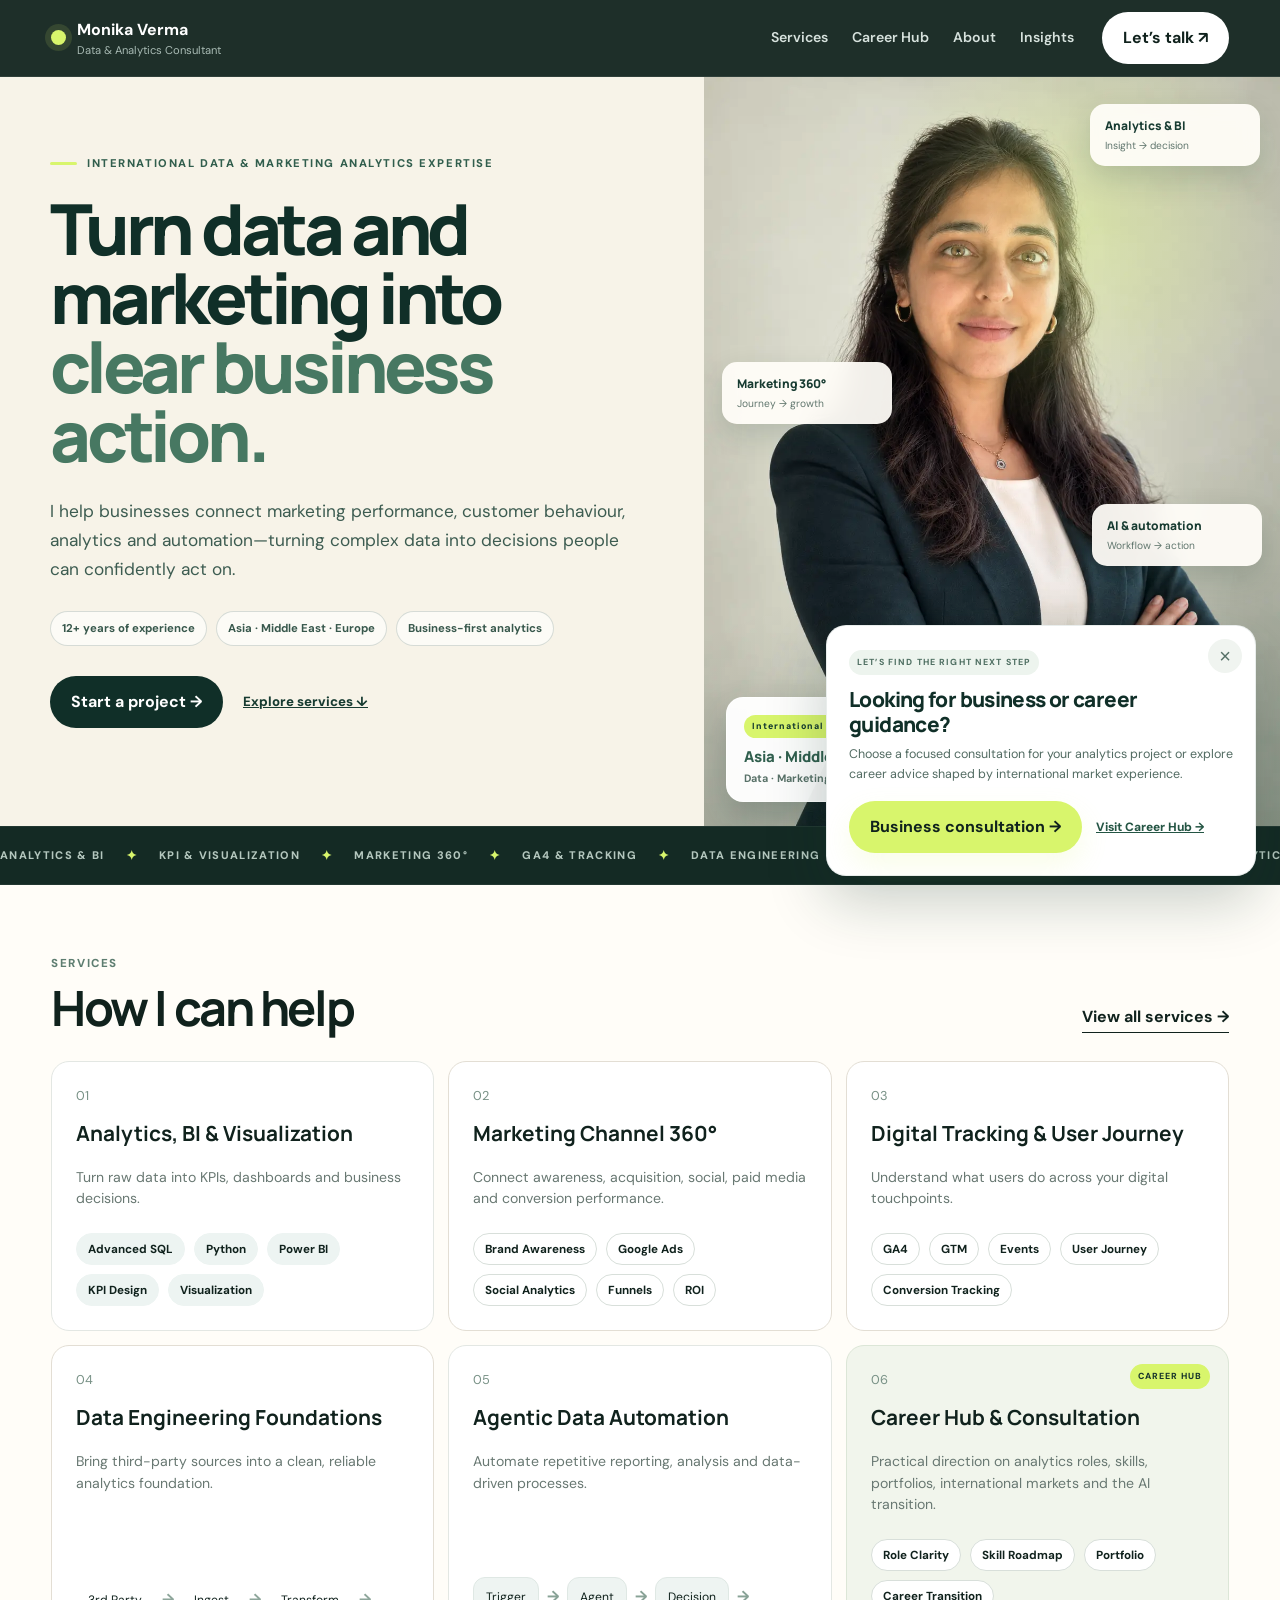
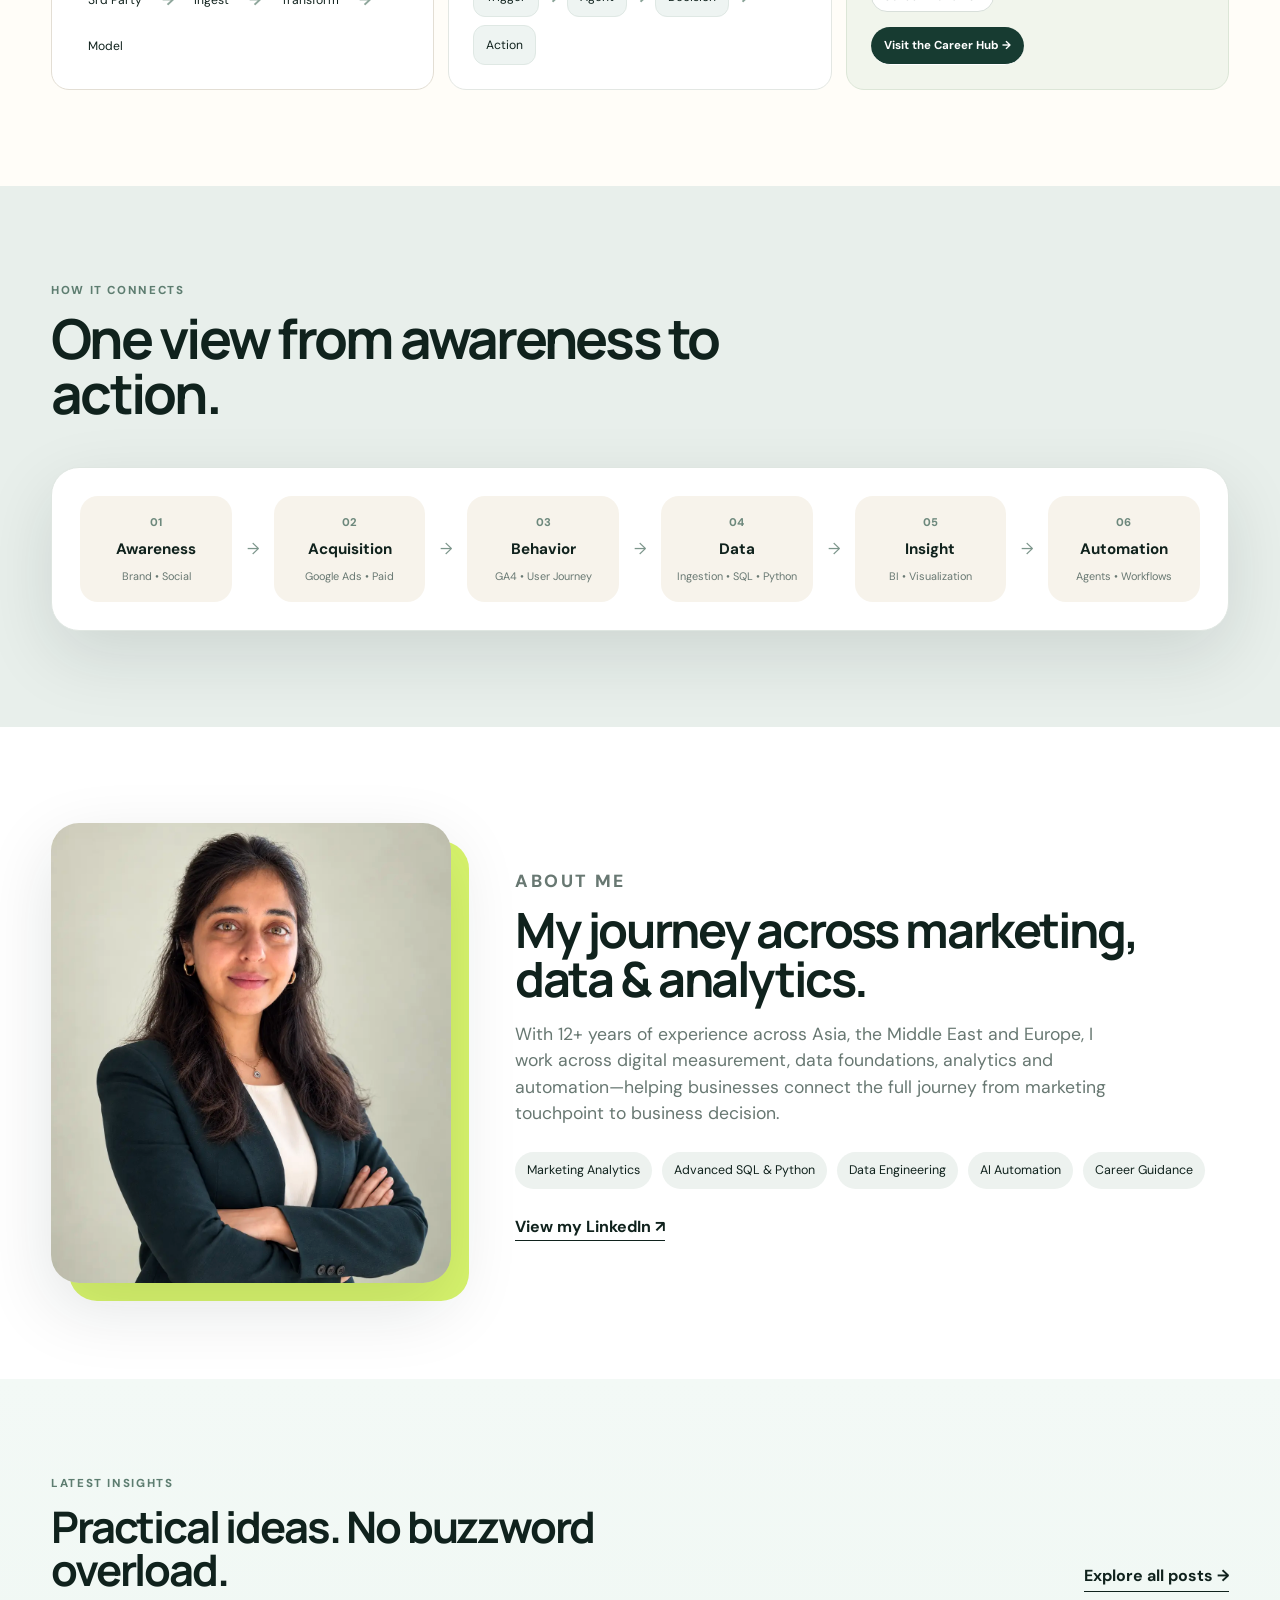
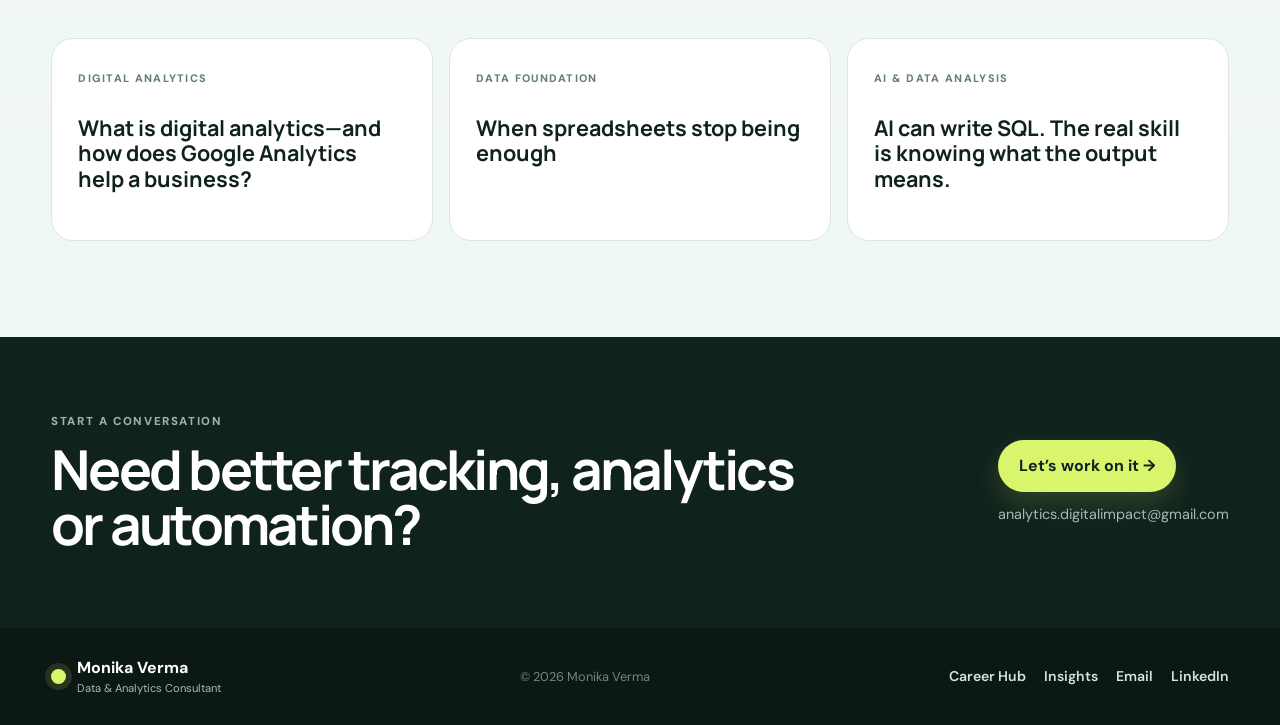
==== commit 098ca99b: "Publish visual introduction to digital analytics" ====
--- a/index.html
+++ b/index.html
@@ -133,7 +133,7 @@
   <div class="container">
     <div class="section-head reveal"><div><p class="eyebrow">LATEST INSIGHTS</p><h2>Practical ideas. No buzzword overload.</h2></div><a class="text-cta" href="blog.html">Explore all posts →</a></div>
     <div class="insight-row">
-      <article class="insight-tile reveal"><span>GA4 & TRACKING</span><h3>Understanding the real user journey</h3></article>
+      <a class="insight-tile reveal insight-link" href="what-is-digital-analytics.html"><span>DIGITAL ANALYTICS</span><h3>What is digital analytics—and how does Google Analytics help a business?</h3></a>
       <article class="insight-tile reveal"><span>DATA FOUNDATION</span><h3>When spreadsheets stop being enough</h3></article>
       <a class="insight-tile reveal insight-link" href="ai-sql-data-analysis.html"><span>AI & DATA ANALYSIS</span><h3>AI can write SQL. The real skill is knowing what the output means.</h3></a>
     </div>
--- a/styles.css
+++ b/styles.css
@@ -585,3 +585,31 @@
 @media(max-width:900px){.home-hero-grid{grid-template-columns:1fr}.home-hero-content{padding:66px max(24px,calc((100vw - 720px)/2)) 48px}.home-hero-portrait{min-height:610px}}
 @media(max-width:600px){.home-hero h1{font-size:3.05rem}.home-hero-content{padding:52px 20px 40px}.home-hero-summary{font-size:.98rem}.home-hero-portrait{min-height:500px}.home-floating-card{width:150px;padding:11px 12px}.home-float-one{right:12px;top:16px}.home-float-two{left:10px;top:37%}.home-float-three{right:10px;top:55%}.home-market-badge{left:14px;bottom:16px}.home-consult-popup{right:18px;bottom:18px;padding:20px}.home-popup-actions{align-items:flex-start;flex-direction:column}}
 @media(prefers-reduced-motion:reduce){.home-floating-card,.home-strip-track{animation:none}.home-consult-popup{transition:none}}
+
+/* Digital analytics visual article */
+.digital-hero{padding:62px 0 58px;background:linear-gradient(135deg,#0d2f28,#173f34)}
+.digital-hero-grid{display:grid;grid-template-columns:1.02fr .98fr;gap:58px;align-items:center}
+.digital-hero h1{font-size:clamp(3.2rem,5.6vw,5.5rem)}
+.traffic-visual{position:relative;min-height:390px;padding:30px;border:1px solid rgba(255,255,255,.13);border-radius:30px;background:radial-gradient(circle at 50% 45%,rgba(216,245,108,.14),transparent 46%),#173b31;overflow:hidden}
+.traffic-sources{display:grid;grid-template-columns:repeat(4,1fr);gap:8px}.traffic-sources span{padding:9px 6px;border-radius:999px;background:#f8f5ec;color:#24463a;text-align:center;font-size:.66rem;font-weight:800;animation:traffic-source-pulse 3.2s ease-in-out infinite}.traffic-sources span:nth-child(2){animation-delay:.35s}.traffic-sources span:nth-child(3){animation-delay:.7s}.traffic-sources span:nth-child(4){animation-delay:1.05s}
+.traffic-lines{height:66px;position:relative}.traffic-lines::before{content:"";position:absolute;left:50%;top:0;bottom:0;width:2px;background:linear-gradient(rgba(216,245,108,.12),var(--lime))}.traffic-lines i{position:absolute;left:calc(50% - 5px);top:0;width:10px;height:10px;border-radius:50%;background:var(--lime);box-shadow:0 0 14px rgba(216,245,108,.6);animation:traffic-dot 2.4s linear infinite}.traffic-lines i:nth-child(2){animation-delay:.8s}.traffic-lines i:nth-child(3){animation-delay:1.6s}
+.mini-browser{width:min(330px,92%);margin:auto;border:1px solid rgba(255,255,255,.15);border-radius:17px;padding:18px;background:#f8f5ec;color:#173b31;box-shadow:0 18px 40px rgba(0,0,0,.18)}.browser-top{display:flex;gap:5px;padding-bottom:12px;border-bottom:1px solid #dde5dd}.browser-top i{width:7px;height:7px;border-radius:50%;background:#9bb2a8}.mini-browser strong{display:block;margin:13px 0 10px;font:800 1rem Manrope,sans-serif}.mini-browser>span{display:inline-block;margin:4px 3px 0 0;padding:6px 7px;border-radius:8px;background:#e7efe8;color:#557066;font-size:.59rem;animation:event-light 3.4s ease-in-out infinite}.mini-browser>span:nth-of-type(2){animation-delay:.6s}.mini-browser>span:nth-of-type(3){animation-delay:1.2s}
+.insight-pill{width:max-content;max-width:100%;margin:20px auto 0;padding:9px 13px;border-radius:999px;background:var(--lime);color:#173b31;font-size:.67rem;font-weight:800}
+.digital-body{padding-top:70px}.digital-body>section{margin-bottom:90px}.digital-intro{max-width:900px}.digital-intro h2{font-size:clamp(2.4rem,4.5vw,4.4rem);margin-top:10px}.digital-intro>p:last-child{max-width:800px;color:#5c7067}
+.journey-heading{max-width:780px}.analytics-journey{display:grid;grid-template-columns:1fr 38px 1fr 38px 1fr 38px 1fr;align-items:stretch;margin-top:32px}.journey-node{min-height:210px;padding:23px 20px;border-radius:22px;background:#f1f5ec;display:flex;flex-direction:column;justify-content:center}.journey-node small{color:#658074;font-size:.62rem;letter-spacing:.12em;font-weight:800}.journey-node b{margin:16px 0 8px;font:800 1.05rem/1.25 Manrope,sans-serif}.journey-node span{color:#687c73;font-size:.74rem;line-height:1.5}.website-node{background:#173b31;color:#fff}.website-node small{color:var(--lime)}.website-node span{color:#a9bdb4}.event-node{background:#e7f1d7}.decision-node{background:var(--lime)}.decision-node small,.decision-node span{color:#41543a}.journey-arrow{position:relative;display:grid;place-items:center;color:#658777;font-style:normal}.journey-arrow i{position:absolute;width:100%;height:2px;background:#cad8d0}.journey-arrow em{position:relative;z-index:1;padding:4px;background:#fff;font-style:normal;animation:journey-arrow-pulse 2s ease-in-out infinite}
+.career-example{display:grid;grid-template-columns:1.08fr .92fr;gap:62px;align-items:center;padding:48px;border-radius:30px;background:#f1f5ec}.career-example h2{margin-top:9px}.career-example p{color:#5a6f65}.example-funnel{padding:25px;border-radius:23px;background:#fff;box-shadow:0 18px 44px rgba(16,34,29,.09)}.example-funnel>div{display:flex;align-items:center;gap:13px;padding:12px 15px;border-radius:13px;background:#edf3ef}.example-funnel span{width:29px;text-align:center}.example-funnel b{font-size:.82rem}.example-funnel>i{display:block;text-align:center;color:#78a18d;font-style:normal;height:26px;animation:funnel-arrow 1.8s ease-in-out infinite}
+.ga-section{display:grid;grid-template-columns:.78fr 1.22fr;gap:60px;align-items:center}.ga-copy h2{margin-top:9px}.ga-copy>p:last-child{color:#5d7168}.ga-question-grid{display:grid;grid-template-columns:1fr 1fr;gap:13px}.ga-question-grid>div{min-height:170px;padding:22px;border:1px solid #e0e7e2;border-radius:21px;background:#fff;box-shadow:0 12px 34px rgba(16,34,29,.05);animation:question-float 4s ease-in-out infinite}.ga-question-grid>div:nth-child(2){animation-delay:.5s}.ga-question-grid>div:nth-child(3){animation-delay:1s}.ga-question-grid>div:nth-child(4){animation-delay:1.5s}.ga-question-grid span{font-size:.62rem;color:#6c887b;font-weight:800}.ga-question-grid b{display:block;margin-top:28px;font:800 1.15rem Manrope,sans-serif}.ga-question-grid p{margin:7px 0 0;color:#667a71;font-size:.76rem}
+.tools-heading{max-width:850px}.tool-landscape{display:grid;grid-template-columns:repeat(3,1fr);gap:15px;margin-top:30px}.tool-group{position:relative;overflow:hidden;min-height:290px;padding:25px;border-radius:24px;background:#173b31;color:#fff}.tool-group:nth-child(2){background:#e7f0e9;color:#173b31}.tool-group:nth-child(3){background:#f6f1e7;color:#173b31;border:1px solid #e5ded1}.tool-group>span{font-size:.59rem;letter-spacing:.12em;font-weight:800;color:var(--lime)}.tool-group:nth-child(2)>span,.tool-group:nth-child(3)>span{color:#537565}.tool-group h3{font:800 1.35rem Manrope,sans-serif;margin:14px 0 25px}.tool-group>div{display:flex;gap:8px;flex-wrap:wrap}.tool-group b{padding:9px 11px;border-radius:999px;background:rgba(255,255,255,.1);font-size:.68rem;animation:tool-chip 4s ease-in-out infinite}.tool-group:nth-child(2) b,.tool-group:nth-child(3) b{background:#fff}.tool-group b:nth-child(2){animation-delay:.5s}.tool-group b:nth-child(3){animation-delay:1s}.tool-group b:nth-child(4){animation-delay:1.5s}.tool-note{margin:18px 0 0;padding-left:17px;border-left:3px solid var(--lime);color:#5f7369;font-size:.82rem}
+.decision-loop-section{display:grid;grid-template-columns:.85fr 1.15fr;gap:55px;align-items:center;padding:45px;border-radius:30px;background:#102f28;color:#fff}.decision-loop-section h2{color:#fff;margin-top:9px}.decision-loop-section p:last-child{color:#adc0b7}.decision-loop{display:flex;align-items:center;justify-content:center;gap:8px;flex-wrap:wrap}.decision-loop span{padding:13px 15px;border-radius:999px;background:#fff;color:#173b31;font-size:.7rem;font-weight:800;animation:loop-focus 4.8s ease-in-out infinite}.decision-loop span:nth-of-type(2){animation-delay:1.2s}.decision-loop span:nth-of-type(3){animation-delay:2.4s}.decision-loop span:nth-of-type(4){animation-delay:3.6s}.decision-loop i{color:var(--lime);font-style:normal}.article-sources{padding:17px 0;color:#76877f;font-size:.68rem;line-height:1.65}.article-sources a{color:#48695b}
+.blog-card-link{display:block;text-decoration:none;color:var(--ink);transition:.25s}.blog-card-link:hover{transform:translateY(-4px);box-shadow:var(--shadow)}.digital-featured-visual{display:flex;flex-direction:column;justify-content:center}.featured-source-row{display:flex;gap:7px;justify-content:center}.featured-source-row span{padding:7px 9px!important;border-radius:999px;background:#e7efe8;color:#365c4c!important;letter-spacing:0!important}.featured-flow{text-align:center;color:#79998a;padding:8px}.featured-browser{padding:16px;border-radius:14px;background:#173b31;color:#fff}.featured-browser b,.featured-browser i{display:block}.featured-browser i{margin-top:5px;color:#afc4bb;font-size:.68rem;font-style:normal}.featured-insight{padding:11px;border-radius:12px;background:var(--lime);font-size:.72rem;font-weight:800;text-align:center}
+@keyframes traffic-source-pulse{0%,100%{transform:translateY(0)}50%{transform:translateY(-5px)}}
+@keyframes traffic-dot{from{top:0;opacity:0}20%{opacity:1}to{top:58px;opacity:0}}
+@keyframes event-light{0%,100%{background:#e7efe8}50%{background:var(--lime)}}
+@keyframes journey-arrow-pulse{0%,100%{transform:translateX(-4px);opacity:.45}50%{transform:translateX(4px);opacity:1}}
+@keyframes funnel-arrow{0%,100%{transform:translateY(-2px);opacity:.4}50%{transform:translateY(3px);opacity:1}}
+@keyframes question-float{0%,100%{transform:translateY(0)}50%{transform:translateY(-6px)}}
+@keyframes tool-chip{0%,100%{transform:translateY(0)}50%{transform:translateY(-4px)}}
+@keyframes loop-focus{0%,25%,100%{background:#fff}12%{background:var(--lime)}}
+@media(max-width:900px){.digital-hero-grid,.career-example,.ga-section,.decision-loop-section{grid-template-columns:1fr}.analytics-journey{grid-template-columns:1fr}.journey-arrow{height:35px;transform:rotate(90deg)}.tool-landscape{grid-template-columns:1fr}.tool-group{min-height:0}.career-example{padding:34px}.decision-loop-section{padding:34px}}
+@media(max-width:600px){.digital-hero{padding:50px 0}.traffic-visual{min-height:350px;padding:20px}.traffic-sources{grid-template-columns:1fr 1fr}.digital-body>section{margin-bottom:65px}.career-example,.decision-loop-section{padding:25px}.ga-question-grid{grid-template-columns:1fr}.ga-question-grid>div{min-height:130px}.decision-loop{align-items:stretch;flex-direction:column}.decision-loop i{transform:rotate(90deg);text-align:center}}
+@media(prefers-reduced-motion:reduce){.traffic-sources span,.traffic-lines i,.mini-browser>span,.journey-arrow em,.example-funnel>i,.ga-question-grid>div,.tool-group b,.decision-loop span{animation:none}}
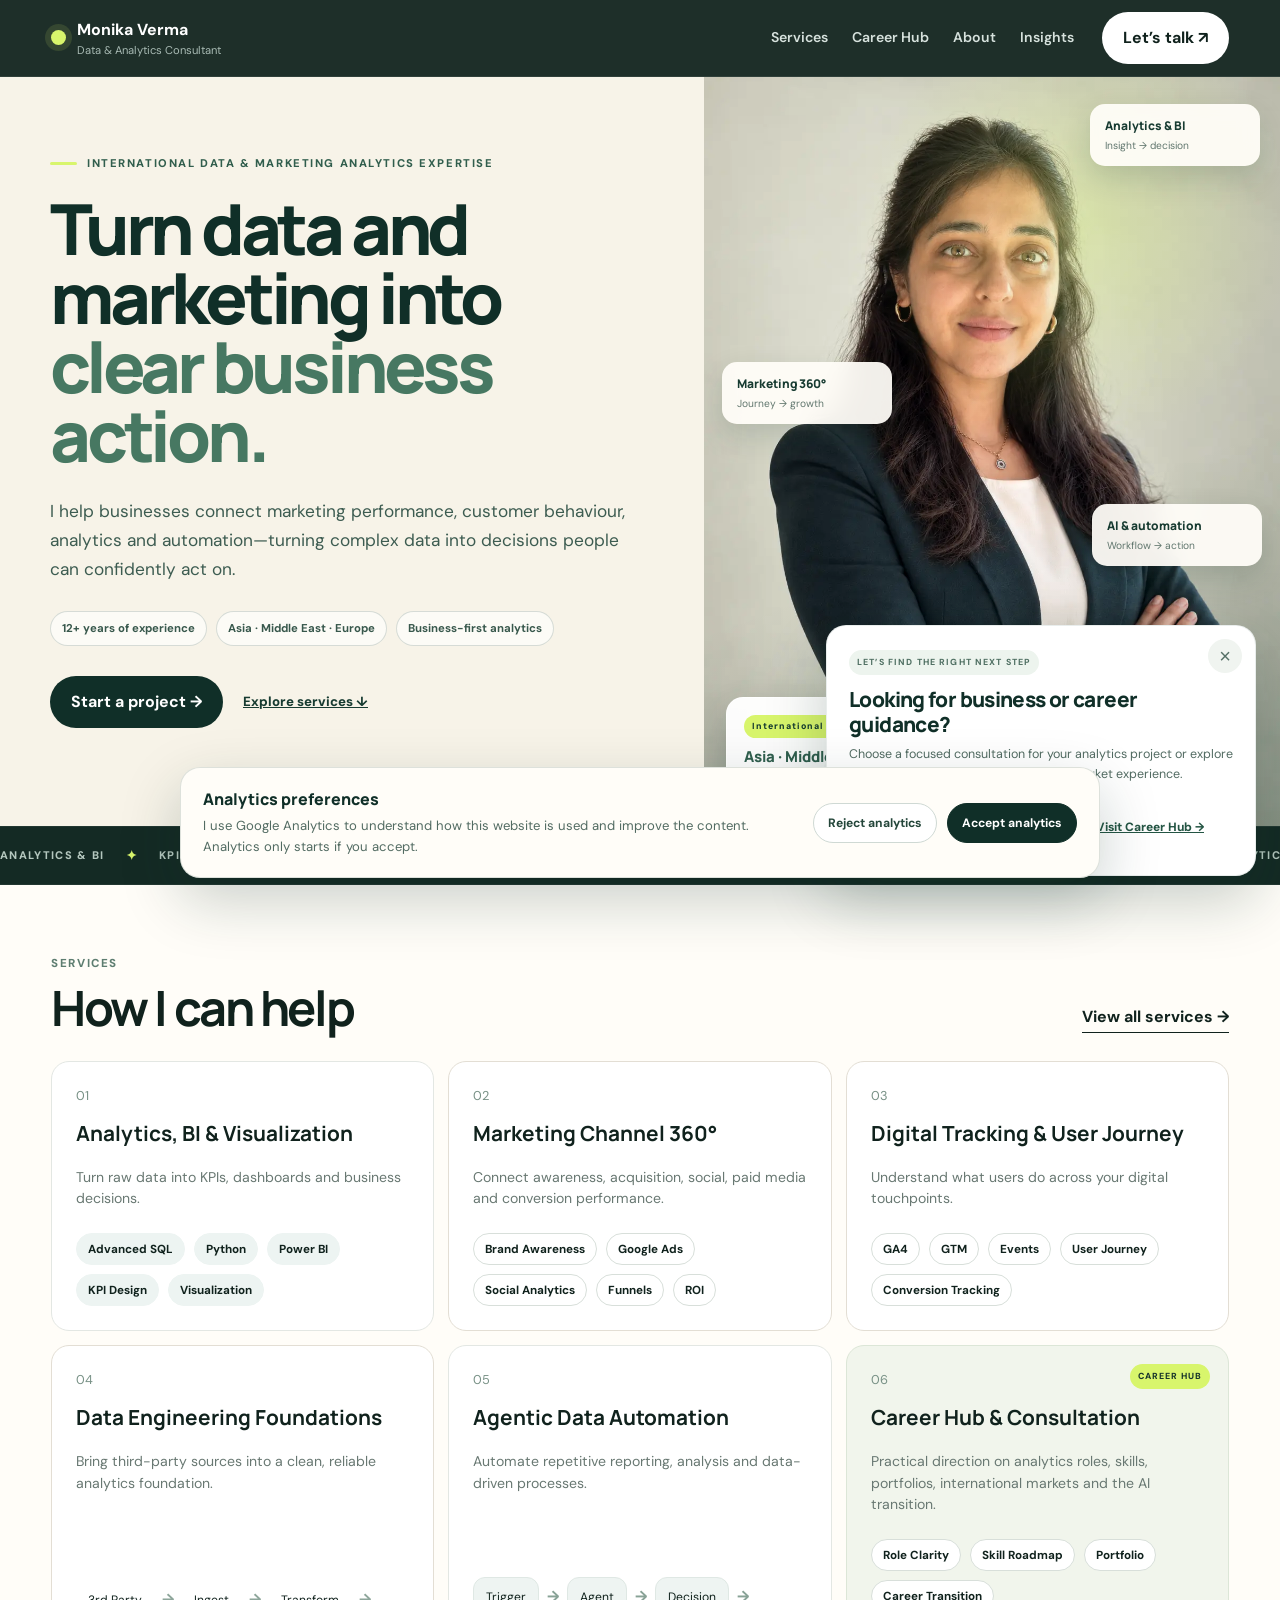
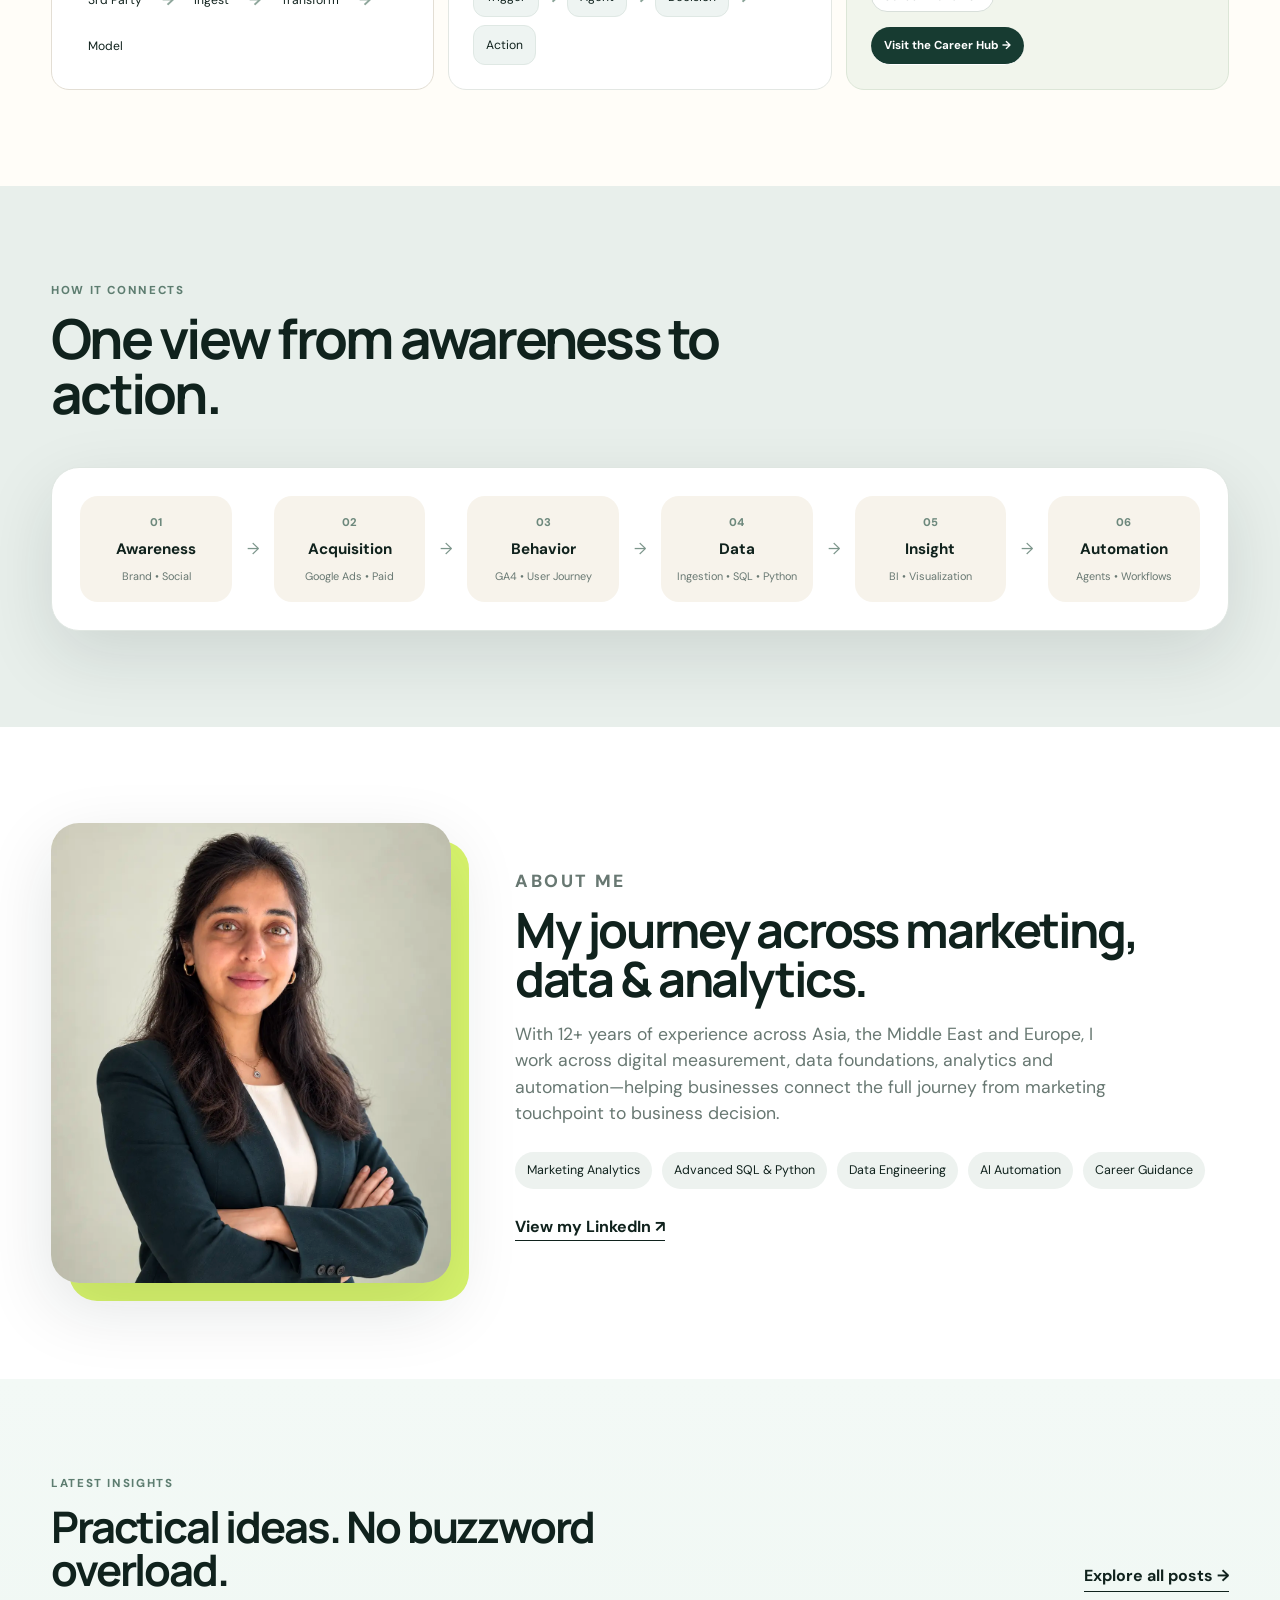
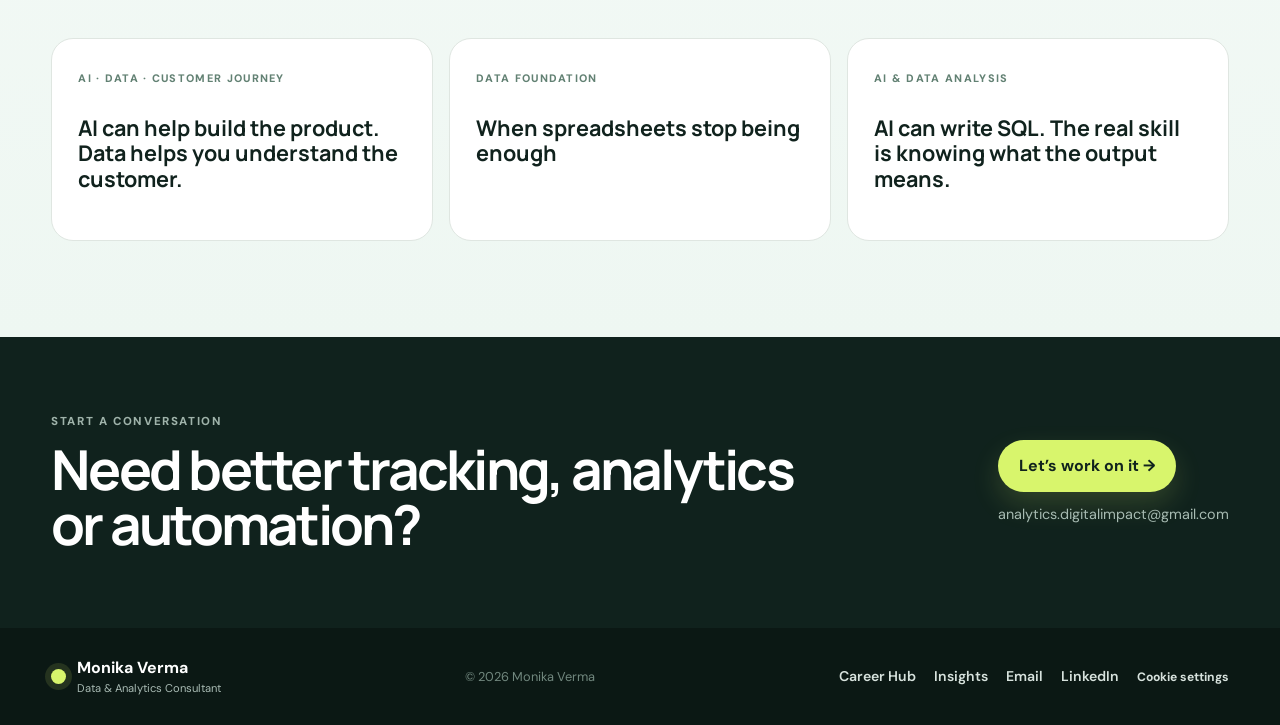
==== commit f6f5b724: "Publish AI and customer journey visual guide" ====
--- a/index.html
+++ b/index.html
@@ -8,7 +8,7 @@
   <link rel="preconnect" href="https://fonts.googleapis.com">
   <link rel="preconnect" href="https://fonts.gstatic.com" crossorigin>
   <link href="https://fonts.googleapis.com/css2?family=DM+Sans:wght@400;500;600;700&family=Manrope:wght@600;700;800&display=swap" rel="stylesheet">
-  <link rel="stylesheet" href="styles.css?v=20260923-5" />
+  <link rel="stylesheet" href="styles.css?v=20261126-1" />
 </head>
 <body>
 <header class="site-header">
@@ -133,7 +133,7 @@
   <div class="container">
     <div class="section-head reveal"><div><p class="eyebrow">LATEST INSIGHTS</p><h2>Practical ideas. No buzzword overload.</h2></div><a class="text-cta" href="blog.html">Explore all posts →</a></div>
     <div class="insight-row">
-      <a class="insight-tile reveal insight-link" href="what-is-digital-analytics.html"><span>DIGITAL ANALYTICS</span><h3>What is digital analytics—and how does Google Analytics help a business?</h3></a>
+      <a class="insight-tile reveal insight-link" href="ai-data-analytics-customer-journey.html"><span>AI · DATA · CUSTOMER JOURNEY</span><h3>AI can help build the product. Data helps you understand the customer.</h3></a>
       <article class="insight-tile reveal"><span>DATA FOUNDATION</span><h3>When spreadsheets stop being enough</h3></article>
       <a class="insight-tile reveal insight-link" href="ai-sql-data-analysis.html"><span>AI & DATA ANALYSIS</span><h3>AI can write SQL. The real skill is knowing what the output means.</h3></a>
     </div>
--- a/styles.css
+++ b/styles.css
@@ -613,3 +613,74 @@
 @media(max-width:900px){.digital-hero-grid,.career-example,.ga-section,.decision-loop-section{grid-template-columns:1fr}.analytics-journey{grid-template-columns:1fr}.journey-arrow{height:35px;transform:rotate(90deg)}.tool-landscape{grid-template-columns:1fr}.tool-group{min-height:0}.career-example{padding:34px}.decision-loop-section{padding:34px}}
 @media(max-width:600px){.digital-hero{padding:50px 0}.traffic-visual{min-height:350px;padding:20px}.traffic-sources{grid-template-columns:1fr 1fr}.digital-body>section{margin-bottom:65px}.career-example,.decision-loop-section{padding:25px}.ga-question-grid{grid-template-columns:1fr}.ga-question-grid>div{min-height:130px}.decision-loop{align-items:stretch;flex-direction:column}.decision-loop i{transform:rotate(90deg);text-align:center}}
 @media(prefers-reduced-motion:reduce){.traffic-sources span,.traffic-lines i,.mini-browser>span,.journey-arrow em,.example-funnel>i,.ga-question-grid>div,.tool-group b,.decision-loop span{animation:none}}
+
+
+/* Analytics consent */
+.analytics-consent{
+  position:fixed;
+  z-index:1200;
+  left:50%;
+  bottom:22px;
+  transform:translateX(-50%);
+  width:min(920px,calc(100vw - 32px));
+  display:flex;
+  align-items:center;
+  justify-content:space-between;
+  gap:24px;
+  padding:20px 22px;
+  border:1px solid rgba(18,56,47,.14);
+  border-radius:20px;
+  background:#fffdf8;
+  box-shadow:0 22px 60px rgba(13,47,40,.22);
+}
+.analytics-consent-copy{max-width:610px}
+.analytics-consent-copy strong{display:block;color:#102f28;font:800 1rem Manrope,sans-serif}
+.analytics-consent-copy p{margin:6px 0 0;color:#526b62;font-size:.82rem;line-height:1.55}
+.analytics-consent-actions{display:flex;gap:10px;flex:0 0 auto}
+.analytics-consent-actions button,.cookie-settings-link{
+  font:700 .76rem "DM Sans",sans-serif;
+  cursor:pointer;
+}
+.analytics-consent-actions button{
+  padding:11px 14px;
+  border-radius:999px;
+  border:1px solid #cfd9d4;
+}
+.analytics-reject{background:#fff;color:#24463a}
+.analytics-accept{background:#102f28!important;border-color:#102f28!important;color:#fff}
+.cookie-settings-link{
+  padding:0;
+  border:0;
+  background:none;
+  color:#d7e2dd;
+}
+.cookie-settings-link:hover{color:var(--lime)}
+@media(max-width:700px){
+  .analytics-consent{align-items:stretch;flex-direction:column;bottom:14px;padding:18px}
+  .analytics-consent-actions{width:100%}
+  .analytics-consent-actions button{flex:1}
+}
+
+
+/* AI, data foundations and customer journey article — 2026-11-26 */
+.foundation-hero{padding:62px 0 58px;background:linear-gradient(135deg,#0b2822 0%,#18483a 64%,#315f4f 100%)}
+.foundation-hero-grid{display:grid;grid-template-columns:1.04fr .96fr;gap:58px;align-items:center}
+.foundation-hero h1{font-size:clamp(3rem,5.3vw,5.35rem)}
+.foundation-hero h1 span{color:var(--lime)}
+.signal-system{min-height:420px;padding:30px;border:1px solid rgba(255,255,255,.13);border-radius:30px;background:rgba(10,35,29,.48);box-shadow:0 30px 70px rgba(5,23,18,.22);overflow:hidden}
+.signal-customers{display:grid;grid-template-columns:repeat(4,1fr);gap:8px}.signal-customers span{padding:9px 6px;border-radius:999px;background:#fff;color:#274c40;text-align:center;font-size:.64rem;font-weight:800;animation:foundation-float 3.4s ease-in-out infinite}.signal-customers span:nth-child(2){animation-delay:.4s}.signal-customers span:nth-child(3){animation-delay:.8s}.signal-customers span:nth-child(4){animation-delay:1.2s}
+.signal-stream{position:relative;height:62px}.signal-stream:before{content:"";position:absolute;left:50%;top:0;bottom:0;width:2px;background:linear-gradient(rgba(216,245,108,.12),var(--lime))}.signal-stream i{position:absolute;left:calc(50% - 5px);top:0;width:10px;height:10px;border-radius:50%;background:var(--lime);box-shadow:0 0 16px rgba(216,245,108,.75);animation:foundation-stream 2.2s linear infinite}.signal-stream i:nth-child(2){animation-delay:.72s}.signal-stream i:nth-child(3){animation-delay:1.44s}.signal-stream.reverse i{animation-direction:reverse}
+.signal-core{padding:19px;border-radius:18px;background:var(--lime);color:#173b31;text-align:center}.signal-core small,.signal-core b{display:block}.signal-core small{font-size:.57rem;letter-spacing:.14em;font-weight:800}.signal-core b{margin-top:7px;font:800 1rem Manrope,sans-serif}
+.signal-outcome{padding:19px;border:1px solid rgba(255,255,255,.12);border-radius:18px;background:#fff;color:#173b31;text-align:center}.signal-outcome span,.signal-outcome strong,.signal-outcome small{display:block}.signal-outcome span{font-size:.68rem;color:#668076}.signal-outcome strong{margin:7px 0 4px;font:800 1rem Manrope,sans-serif}.signal-outcome small{font-size:.62rem;color:#6c8178}
+.foundation-body{padding-top:70px}.foundation-body>section{margin-bottom:90px}.foundation-intro{max-width:950px}.foundation-intro h2{font-size:clamp(2.4rem,4.6vw,4.5rem);margin-top:10px}.foundation-intro>p:last-child{max-width:830px;color:#5c7067}
+.signal-heading{max-width:800px}.signal-journey{display:grid;grid-template-columns:1fr 38px 1fr 38px 1fr 38px 1fr;align-items:stretch;margin-top:32px}.signal-node{min-height:215px;padding:23px 20px;border-radius:22px;background:#eef3ee;display:flex;flex-direction:column;justify-content:center}.signal-node small{color:#658074;font-size:.6rem;letter-spacing:.12em;font-weight:800}.signal-node b{margin:16px 0 8px;font:800 1.05rem/1.25 Manrope,sans-serif}.signal-node span{color:#687c73;font-size:.73rem;line-height:1.5}.pipeline-node{background:#173b31;color:#fff}.pipeline-node small{color:var(--lime)}.pipeline-node span{color:#afc2b9}.data-node{background:#e7f1d7}.insight-node{background:var(--lime)}.insight-node small,.insight-node span{color:#42563c}.moving-arrow{position:relative;display:grid;place-items:center}.moving-arrow i{position:absolute;width:100%;height:2px;background:#cbd8d1}.moving-arrow em{position:relative;padding:4px;background:#fff;color:#648476;font-style:normal;animation:foundation-arrow 2s ease-in-out infinite}
+.foundation-stack-section{display:grid;grid-template-columns:.86fr 1.14fr;gap:65px;align-items:center;padding:48px;border-radius:30px;background:#f0f4ee}.stack-copy h2{margin-top:9px}.stack-copy>p:last-child{color:#5c7067}.foundation-stack{display:flex;flex-direction:column;align-items:center;gap:8px}.foundation-stack>div{display:grid;grid-template-columns:38px 130px 1fr;align-items:center;gap:10px;padding:13px 17px;border-radius:15px;background:#fff;box-shadow:0 10px 24px rgba(16,34,29,.06)}.foundation-stack>div:nth-child(1){width:72%;background:var(--lime)}.foundation-stack>div:nth-child(2){width:82%}.foundation-stack>div:nth-child(3){width:91%}.foundation-stack>div:nth-child(4){width:100%;background:#173b31;color:#fff}.foundation-stack span{font-size:.6rem;font-weight:800}.foundation-stack b{font:800 .82rem Manrope,sans-serif}.foundation-stack small{font-size:.64rem;color:#657970}.foundation-stack>div:nth-child(4) small{color:#b4c5bd}
+.friction-example{display:grid;grid-template-columns:1.08fr .92fr;gap:60px;align-items:center}.friction-copy h2{margin-top:9px}.friction-copy>p{color:#5a6e65}.friction-questions{display:flex;gap:8px;flex-wrap:wrap;margin-top:25px}.friction-questions span{padding:8px 10px;border-radius:999px;background:#eaf1eb;color:#365849;font-size:.67rem;font-weight:700}
+.dropoff-visual{padding:28px;border-radius:26px;background:#173b31;box-shadow:0 24px 54px rgba(16,34,29,.16)}.funnel-step{position:relative;width:55%;margin:auto;padding:13px 16px;border-radius:14px;background:#fff;color:#173b31;text-align:center}.funnel-step:nth-of-type(1){width:100%}.funnel-step:nth-of-type(2){width:80%}.funnel-step:nth-of-type(3){width:64%}.funnel-step b,.funnel-step span{display:block}.funnel-step b{font:800 1.15rem Manrope,sans-serif}.funnel-step span{font-size:.65rem;color:#647970}.funnel-step.warning{background:#ffdf8b;animation:foundation-warning 2.4s ease-in-out infinite}.funnel-step em{position:absolute;left:calc(100% + 10px);top:50%;width:95px;transform:translateY(-50%);color:#ffdf8b;font-size:.58rem;font-style:normal;font-weight:800}.dropoff-visual>i{display:block;height:25px;color:var(--lime);font-style:normal;text-align:center;animation:funnel-arrow 1.8s ease-in-out infinite}
+.ai-role-section>h2{max-width:850px;margin-top:9px}.ai-role-grid{display:grid;grid-template-columns:repeat(4,1fr);gap:13px;margin-top:30px}.ai-role-grid>div{min-height:230px;padding:23px;border:1px solid #e0e7e2;border-radius:22px;background:#fff;box-shadow:0 12px 32px rgba(16,34,29,.05)}.ai-role-grid span{font-size:.6rem;color:#648376;font-weight:800}.ai-role-grid b{display:block;margin-top:30px;font:800 1.15rem Manrope,sans-serif}.ai-role-grid p{color:#657970;font-size:.74rem}.human-gate{display:grid;grid-template-columns:.35fr .65fr;gap:30px;align-items:center;margin-top:13px;padding:18px 22px;border-radius:17px;background:var(--lime);color:#173b31}.human-gate strong{font:800 .9rem Manrope,sans-serif}.human-gate span{font-size:.72rem}
+.career-roadmap{display:grid;grid-template-columns:.78fr 1.22fr;gap:60px;align-items:start;padding:46px;border-radius:30px;background:#102f28;color:#fff}.career-roadmap h2{margin-top:9px;color:#fff}.career-roadmap ol{list-style:none;margin:0;padding:0;display:grid;gap:9px}.career-roadmap li{display:flex;gap:14px;align-items:center;padding:14px;border:1px solid rgba(255,255,255,.11);border-radius:15px;background:rgba(255,255,255,.06)}.career-roadmap li>span{display:grid;place-items:center;flex:0 0 30px;height:30px;border-radius:50%;background:var(--lime);color:#173b31;font-size:.67rem;font-weight:800}.career-roadmap b,.career-roadmap small{display:block}.career-roadmap b{font-size:.78rem}.career-roadmap small{margin-top:3px;color:#adc0b7;font-size:.63rem}
+.foundation-featured-visual{display:flex;flex-direction:column;justify-content:center}.featured-signal-row{display:flex;align-items:center;justify-content:center;gap:9px}.featured-signal-row span{padding:8px 10px!important;border-radius:999px;background:#fff;color:#365c4c!important;letter-spacing:0!important}.featured-signal-row i{color:#6e927f;font-style:normal}.featured-pipeline{display:flex;justify-content:center;gap:7px;margin:16px 0}.featured-pipeline b{padding:9px;border-radius:9px;background:#173b31;color:#fff;font-size:.58rem}.featured-ai-outcome{padding:14px;border-radius:14px;background:var(--lime);color:#173b31;text-align:center}.featured-ai-outcome b,.featured-ai-outcome span{display:block}.featured-ai-outcome span{margin-top:4px!important;color:#456047!important;letter-spacing:0!important}
+@keyframes foundation-float{0%,100%{transform:translateY(0)}50%{transform:translateY(-6px)}}@keyframes foundation-stream{from{top:0;opacity:0}18%{opacity:1}to{top:52px;opacity:0}}@keyframes foundation-arrow{0%,100%{transform:translateX(-4px);opacity:.4}50%{transform:translateX(4px);opacity:1}}@keyframes foundation-warning{0%,100%{box-shadow:0 0 0 0 rgba(255,223,139,.22)}50%{box-shadow:0 0 0 10px rgba(255,223,139,0)}}
+@media(max-width:960px){.foundation-hero-grid,.foundation-stack-section,.friction-example,.career-roadmap{grid-template-columns:1fr}.signal-journey{grid-template-columns:1fr}.moving-arrow{height:35px;transform:rotate(90deg)}.ai-role-grid{grid-template-columns:1fr 1fr}.foundation-stack-section,.career-roadmap{padding:34px}}
+@media(max-width:600px){.foundation-hero{padding:50px 0}.signal-system{min-height:390px;padding:20px}.signal-customers{grid-template-columns:1fr 1fr}.foundation-body>section{margin-bottom:65px}.foundation-stack-section,.career-roadmap{padding:25px}.foundation-stack>div{grid-template-columns:28px 90px 1fr}.foundation-stack>div:nth-child(n){width:100%}.ai-role-grid{grid-template-columns:1fr}.ai-role-grid>div{min-height:170px}.human-gate{grid-template-columns:1fr}.funnel-step em{position:static;display:block;width:auto;margin-top:4px;transform:none;color:#6e5b21}.foundation-hero h1{font-size:2.85rem}}
+@media(prefers-reduced-motion:reduce){.signal-customers span,.signal-stream i,.moving-arrow em,.funnel-step.warning{animation:none}}
